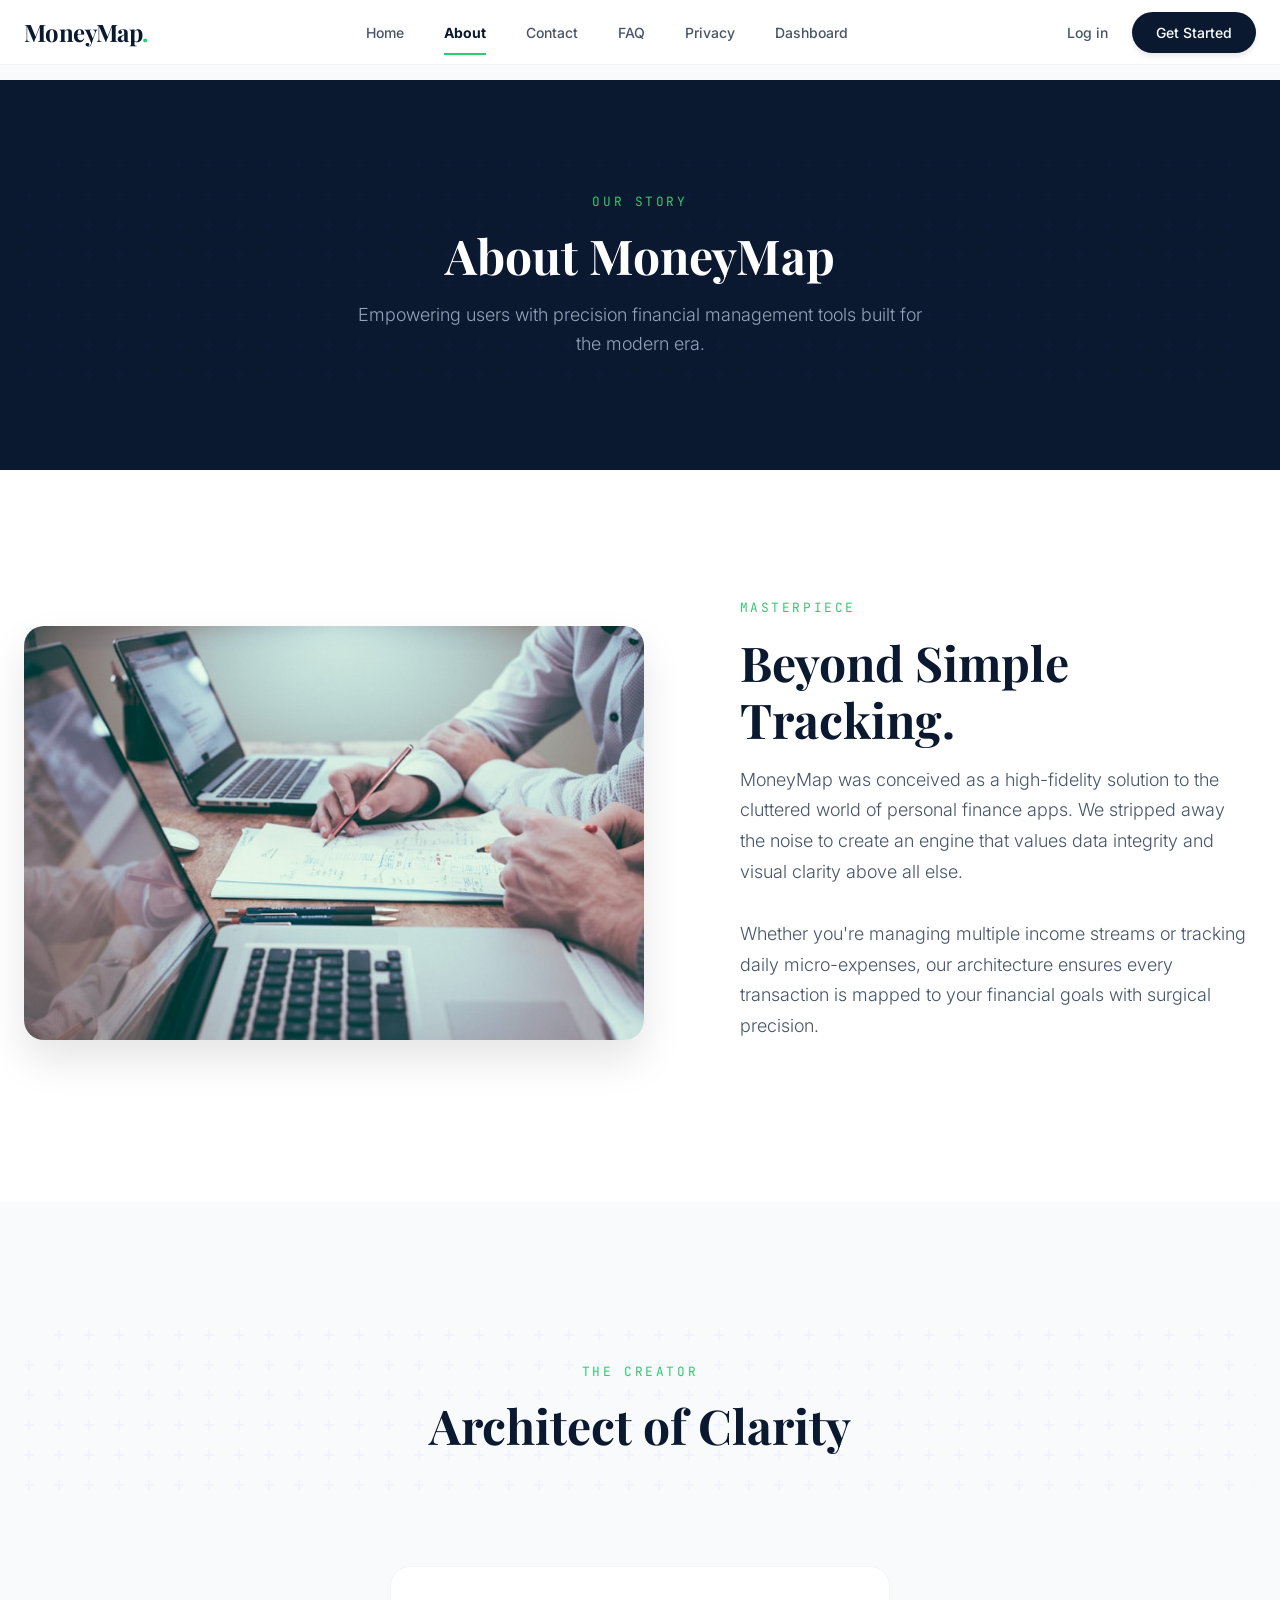
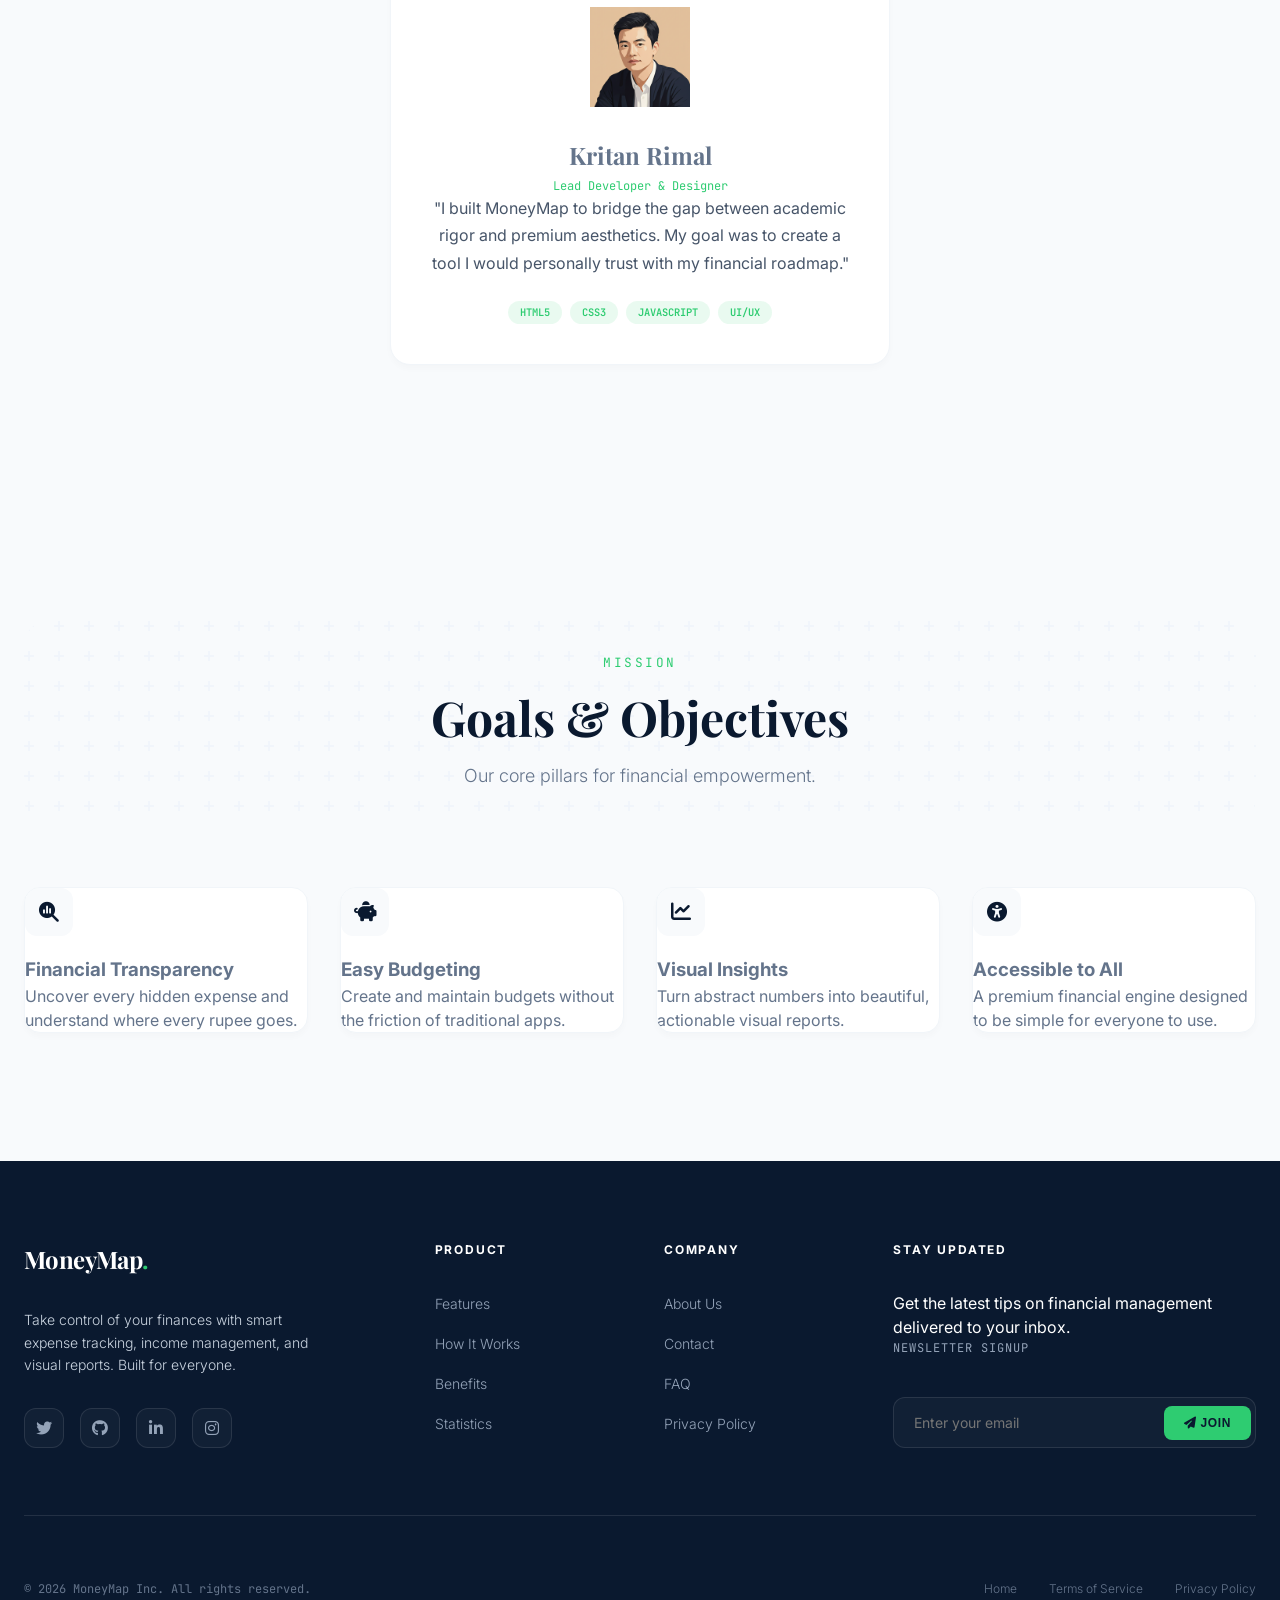
==== about.html @ dcd3db9d "Reset repository with current project snapshot" ====
﻿<!DOCTYPE html>
<html lang="en">

<head>
    
    <meta name="viewport" content="width=device-width, initial-scale=1.0">
    
    <meta name="description" content="MoneyMap helps you track income, expenses, categories, and monthly summaries with a responsive personal finance dashboard.">
    <title>About | MoneyMap - Financial Clarity</title>

    <!-- Google Fonts -->
    <link rel="preconnect" href="https://fonts.googleapis.com">
    <link rel="preconnect" href="https://fonts.gstatic.com" crossorigin>
    <link
        href="https://fonts.googleapis.com/css2?family=Inter:wght@300;400;500;600;700&family=Playfair+Display:ital,wght@0,400;0,500;0,600;0,700;1,400&family=JetBrains+Mono:wght@400;700&display=swap"
        rel="stylesheet">

    <!-- Font Awesome -->
    <link rel="stylesheet" href="https://cdnjs.cloudflare.com/ajax/libs/font-awesome/6.4.0/css/all.min.css">

    <!-- CSS -->
    <link rel="stylesheet" href="css/style.css">
</head>

<body class="bg-slate-wash">
    <!-- Header -->
    <header class="header" id="header">
        <div class="container header-inner">
            <a href="index.html" class="logo">MoneyMap<span>.</span></a>

                        <nav class="nav-desktop" id="nav-desktop">
                <a href="index.html" class="nav-link">Home</a>
                <a href="about.html" class="nav-link">About</a>
                <a href="contact.html" class="nav-link">Contact</a>
                <a href="faq.html" class="nav-link">FAQ</a>
                <a href="privacy.html" class="nav-link">Privacy</a>
                <a href="app/dashboard.html" class="nav-link">Dashboard</a>
            </nav>

            <div class="header-actions">
                <a href="login.html" class="btn-login" id="btn-login">Log in</a>
                <a href="login.html" class="btn-primary" id="btn-get-started">Get Started</a>

                <button class="nav-toggle" aria-label="Toggle Navigation" id="mobile-toggle">
                    <div class="toggle-bar"></div>
                    <div class="toggle-bar"></div>
                    <div class="toggle-bar"></div>
                </button>
            </div>
        </div>

        <!-- Mobile Nav -->
                <nav class="nav-mobile" id="nav-mobile">
            <a href="index.html" class="nav-link">Home</a>
            <a href="about.html" class="nav-link">About</a>
            <a href="contact.html" class="nav-link">Contact</a>
            <a href="faq.html" class="nav-link">FAQ</a>
            <a href="privacy.html" class="nav-link">Privacy</a>
            <a href="app/dashboard.html" class="nav-link">Dashboard</a>
        </nav>
    </header>

    <main>
        <!-- Hero Strip (Dark style from statistics section) -->
        <section class="statistics" data-mm-style="mm-inline-0001">
            <div class="container reveal">
                <div class="section-header" data-mm-style="mm-inline-0002">
                    <span class="section-badge"
                        data-mm-style="mm-inline-0003">Our Story</span>
                    <h1 class="section-title" data-mm-style="mm-inline-0004">About MoneyMap</h1>
                    <p class="section-subtitle" data-mm-style="mm-inline-0005">Empowering users with
                        precision financial management tools built for the modern era.</p>
                </div>
            </div>
        </section>

        <!-- Project Overview (2-column layout) -->
        <section class="features" data-mm-style="mm-inline-0006">
            <div class="container reveal">
                <div class="hero-grid">
                    <div class="hero-image-wrap">
                        <img src="assets/feature-summary.jpg" alt="MoneyMap Project Overview" class="hero-image"
                            data-mm-style="mm-inline-0007">
                    </div>
                    <div class="hero-content">
                        <span class="section-badge">Masterpiece</span>
                        <h2 class="section-title">Beyond Simple <br><span class="italic">Tracking.</span></h2>
                        <p class="hero-desc">
                            MoneyMap was conceived as a high-fidelity solution to the cluttered world of personal
                            finance apps. We stripped away the noise to create an engine that values data integrity and
                            visual clarity above all else.
                        </p>
                        <p class="hero-desc">
                            Whether you're managing multiple income streams or tracking daily micro-expenses, our
                            architecture ensures every transaction is mapped to your financial goals with surgical
                            precision.
                        </p>
                    </div>
                </div>
            </div>
        </section>

        <!-- Developer/Team section (Testimonial card style) -->
        <section class="testimonials" data-mm-style="mm-inline-0008">
            <div class="container reveal">
                <div class="section-header" data-mm-style="mm-inline-0009">
                    <span class="section-badge">The Creator</span>
                    <h2 class="section-title">Architect of Clarity</h2>
                </div>

                <div data-mm-style="mm-inline-0010">
                    <div class="testimonial-card"
                        data-mm-style="mm-inline-0011">
                        <div class="testimonial-author">
                            <img src="assets/kritan-rimal.webp" alt="Kritan Rimal" class="author-img"
                                data-mm-style="mm-inline-0012">
                            <div>
                                <h3 data-mm-style="mm-inline-0013">
                                    Kritan Rimal</h3>
                                <p class="author-role"
                                    data-mm-style="mm-inline-0014">Lead Developer &
                                    Designer</p>
                            </div>
                        </div>
                        <p class="testimonial-text"
                            data-mm-style="mm-inline-0015">
                            "I built MoneyMap to bridge the gap between academic rigor and premium aesthetics. My goal
                            was to create a tool I would personally trust with my financial roadmap."
                        </p>
                        <div
                            data-mm-style="mm-inline-0016">
                            <span class="badge badge-income"
                                data-mm-style="mm-inline-0017">HTML5</span>
                            <span class="badge badge-income"
                                data-mm-style="mm-inline-0017">CSS3</span>
                            <span class="badge badge-income"
                                data-mm-style="mm-inline-0017">JAVASCRIPT</span>
                            <span class="badge badge-income"
                                data-mm-style="mm-inline-0017">UI/UX</span>
                        </div>
                    </div>
                </div>
            </div>
        </section>

        <!-- Goals & Objectives (Icon cards grid) -->
        <section class="features" data-mm-style="mm-inline-0018">
            <div class="container reveal">
                <div class="section-header" data-mm-style="mm-inline-0009">
                    <span class="section-badge">Mission</span>
                    <h2 class="section-title">Goals & Objectives</h2>
                    <p class="section-subtitle" data-mm-style="mm-inline-0019">Our core pillars for financial empowerment.</p>
                </div>

                <div class="features-grid"
                    data-mm-style="mm-inline-0020">
                    <!-- Goal 1 -->
                    <div class="feature-card-v2 paper-card">
                        <div class="feature-icon-wrap"><i class="fa-solid fa-magnifying-glass-chart"></i></div>
                        <h3 class="feature-title">Financial Transparency</h3>
                        <p class="feature-desc">Uncover every hidden expense and understand where every rupee goes.</p>
                    </div>
                    <!-- Goal 2 -->
                    <div class="feature-card-v2 paper-card">
                        <div class="feature-icon-wrap"><i class="fa-solid fa-piggy-bank"></i></div>
                        <h3 class="feature-title">Easy Budgeting</h3>
                        <p class="feature-desc">Create and maintain budgets without the friction of traditional apps.
                        </p>
                    </div>
                    <!-- Goal 3 -->
                    <div class="feature-card-v2 paper-card">
                        <div class="feature-icon-wrap"><i class="fa-solid fa-chart-line"></i></div>
                        <h3 class="feature-title">Visual Insights</h3>
                        <p class="feature-desc">Turn abstract numbers into beautiful, actionable visual reports.</p>
                    </div>
                    <!-- Goal 4 -->
                    <div class="feature-card-v2 paper-card">
                        <div class="feature-icon-wrap"><i class="fa-solid fa-universal-access"></i></div>
                        <h3 class="feature-title">Accessible to All</h3>
                        <p class="feature-desc">A premium financial engine designed to be simple for everyone to use.
                        </p>
                    </div>
                </div>
            </div>
        </section>
    </main>

    <!-- Footer -->
    <footer class="footer" id="footer">
        <div class="container">
            <div class="footer-top">
                <!-- Brand -->
                <div class="footer-brand">
                    <a href="index.html" class="logo footer-logo">MoneyMap<span>.</span></a>
                    <p>Take control of your finances with smart expense tracking, income management, and visual reports.
                        Built for everyone.</p>
                    <div class="social-links">
                        <a href="https://twitter.com" class="social-link" aria-label="Twitter"><i class="fa-brands fa-twitter"></i></a>
                        <a href="https://github.com" class="social-link" aria-label="GitHub"><i class="fa-brands fa-github"></i></a>
                        <a href="https://www.linkedin.com" class="social-link" aria-label="LinkedIn"><i
                                class="fa-brands fa-linkedin-in"></i></a>
                        <a href="https://www.instagram.com" class="social-link" aria-label="Instagram"><i
                                class="fa-brands fa-instagram"></i></a>
                    </div>
                </div>

                <!-- Product -->
                <div class="footer-col">
                    <h4>Product</h4>
                    <ul class="footer-links">
                        <li><a href="about.html">Features</a></li>
                        <li><a href="faq.html">How It Works</a></li>
                        <li><a href="contact.html">Benefits</a></li>
                        <li><a href="index.html#statistics">Statistics</a></li>
                    </ul>
                </div>

                <!-- Company -->
                <div class="footer-col">
                    <h4>Company</h4>
                    <ul class="footer-links">
                        <li><a href="about.html">About Us</a></li>
                        <li><a href="contact.html">Contact</a></li>
                        <li><a href="faq.html">FAQ</a></li>
                        <li><a href="privacy.html">Privacy Policy</a></li>
                    </ul>
                </div>

                <!-- Newsletter -->
                <div class="footer-newsletter">
                    <h4>Stay Updated</h4>
                    <p>Get the latest tips on financial management delivered to your inbox.</p>
                    <form class="newsletter-form" id="newsletter-form">
                        <fieldset class="form-fieldset">
                            <legend class="form-legend">Newsletter Signup</legend>
                        <div class="input-group">
                            <input type="email" placeholder="Enter your email" class="newsletter-input"
                                id="newsletter-email" required>
                            <button type="submit" class="btn-newsletter" id="btn-newsletter">
                                <i class="fa-solid fa-paper-plane"></i> Join
                            </button>
                        </div>
                        </fieldset>
                    </form>
                </div>
            </div>

            <div class="footer-bottom">
                <p class="copyright">&copy; 2026 MoneyMap Inc. All rights reserved.</p>
                <div class="footer-bottom-links">
                    <a href="index.html">Home</a>
                    <a href="privacy.html">Terms of Service</a>
                    <a href="privacy.html">Privacy Policy</a>
                </div>
            </div>
        </div>
    </footer>

    <!-- Scripts -->
    <script src="js/script.js"></script>
</body>

</html>
---- css/style.css ----
/* MoneyMap Design System & Style */
:root {
    /* Colors */
    --money-green: #2ECC71;
    --money-orange: #E67E22;
    --navy: #0A192F;
    --slate-wash: #F8FAFC;
    --royal-blue: #3B82F6;
    --blue-600: #3B82F6;
    --emerald-400: #34d399;
    --emerald-500: #10b981;
    --emerald-600: #059669;
    --slate-50: #f8fafc;
    --slate-100: #f1f5f9;
    --slate-200: #e2e8f0;
    --slate-300: #cbd5e1;
    --slate-400: #94a3b8;
    --slate-500: #64748b;
    --slate-600: #475569;
    --slate-700: #334155;
    --slate-800: #1e293b;
    --slate-900: #0f172a;
    --navy-opaque: rgba(10, 25, 47, 0.9);
    --navy-glass: rgba(10, 25, 47, 0.7);

    /* Primary & Secondary Identity (Phase 12) */
    --primary: var(--navy);
    --secondary: var(--money-green);
    --accent: var(--royal-blue);
    --danger: #FF4757;

    /* Fonts */
    --font-sans: 'Inter', system-ui, -apple-system, sans-serif;
    --font-serif: 'Playfair Display', serif;
    --font-display: 'Playfair Display', serif;
    --font-mono: 'JetBrains Mono', monospace;

    /* Transitions */
    --transition-base: all 0.25s ease;
    --transition-slow: all 0.5s ease;

    /* Semantic Theme Variables (Default Light) */
    --body-bg: var(--slate-wash);
    --card-bg: #ffffff;
    --text-primary: var(--navy);
    --text-secondary: var(--slate-500);
    --border-subtle: var(--slate-100);
    --card-shadow: 0 10px 15px -3px rgba(10, 25, 47, 0.03);
}

.dark-theme {
    --body-bg: #0f172a;
    /* slate-900 */
    --card-bg: #1e293b;
    /* slate-800 */
    --text-primary: #f1f5f9;
    /* slate-100 */
    --text-secondary: #94a3b8;
    /* slate-400 */
    --border-subtle: #334155;
    /* slate-700 */
    --card-shadow: 0 20px 25px -5px rgba(0, 0, 0, 0.3);

    /* Override core brand colors if needed for legibility */
    --navy: #f1f5f9;
    --slate-wash: #0f172a;
    --slate-700: #cbd5e1;
    --slate-600: #94a3b8;
    --slate-500: #94a3b8;
}

/* Global Utilities & Microinteractions */
.paper-card {
    background: var(--card-bg);
    border: 1px solid var(--border-subtle);
    border-radius: 20px;
    box-shadow: var(--card-shadow);
    transition: all 0.4s cubic-bezier(0.175, 0.885, 0.32, 1.275);
    position: relative;
    overflow: hidden;
}

.paper-card:hover {
    transform: translateY(-8px) scale(1.01);
    box-shadow:
        0 20px 25px -5px rgba(10, 25, 47, 0.1),
        0 10px 10px -5px rgba(10, 25, 47, 0.04),
        0 0 0 1px rgba(37, 99, 235, 0.1);
    /* Subtle blue glow on hover */
    border-color: rgba(37, 99, 235, 0.1);
}

/* Remove flat colored toppers */
.paper-card::before {
    display: none !important;
}

/* Scroll Reveal Base */
.reveal {
    opacity: 0;
    transform: translateY(30px);
    transition: opacity 0.8s ease-out, transform 0.8s ease-out;
}

.reveal.active {
    opacity: 1;
    transform: translateY(0);
}

.reveal-delayed {
    opacity: 0;
    transform: translateY(30px);
    transition: opacity 0.8s ease-out 0.2s, transform 0.8s ease-out 0.2s;
}

.reveal-delayed.active {
    opacity: 1;
    transform: translateY(0);
}

/* Image Hover Zoom */
.hover-zoom {
    overflow: hidden;
}

.hover-zoom img {
    transition: transform 0.6s ease;
}

.hover-zoom:hover img {
    transform: scale(1.05);
}

/* Reset & Base */
*,
*::after,
*::before {
    box-sizing: border-box;
    margin: 0;
    padding: 0;
}

html {
    scroll-behavior: smooth;
    font-size: 16px;
}

body {
    font-family: var(--font-sans);
    background-color: var(--body-bg);
    color: var(--text-secondary);
    line-height: 1.5;
    -webkit-font-smoothing: antialiased;
    transition: background-color 0.4s ease, color 0.4s ease;
}

/* Layout Containers */
.container {
    width: 100%;
    max-width: 1280px;
    margin: 0 auto;
    padding: 0 1.5rem;
}

/* Header & Navigation */
.header {
    position: fixed;
    top: 0;
    left: 0;
    right: 0;
    z-index: 50;
    background: rgba(255, 255, 255, 0.9);
    backdrop-filter: blur(12px);
    border-bottom: 1px solid var(--slate-100);
    transition: var(--transition-base);
}

.header-inner {
    height: 64px;
    display: flex;
    justify-content: space-between;
    align-items: center;
}

.logo {
    font-family: var(--font-serif);
    font-size: 1.5rem;
    font-weight: 700;
    color: var(--navy);
    letter-spacing: -0.025em;
    text-decoration: none;
}

.logo span {
    color: var(--money-green);
}

.nav-desktop {
    display: none;
    gap: 2.5rem;
}

@media (min-width: 768px) {
    .nav-desktop {
        display: flex;
    }
}

.nav-link {
    font-size: 0.875rem;
    font-weight: 500;
    color: var(--slate-600);
    text-decoration: none;
    transition: var(--transition-base);
    position: relative;
    padding: 0.5rem 0;
}

.nav-link:hover {
    color: var(--navy);
}

.nav-link::after {
    content: '';
    position: absolute;
    bottom: -4px;
    left: 0;
    width: 0;
    height: 2px;
    background: var(--money-green);
    transition: var(--transition-base);
}

.nav-link:hover::after,
.nav-link.active::after {
    width: 100%;
}

.header-actions {
    display: flex;
    align-items: center;
    gap: 1.5rem;
}

.btn-login {
    display: none;
    font-size: 0.875rem;
    font-weight: 500;
    color: var(--slate-600);
    text-decoration: none;
}

@media (min-width: 640px) {
    .btn-login {
        display: inline-block;
    }
}

.btn-primary {
    display: inline-flex;
    align-items: center;
    justify-content: center;
    padding: 0.625rem 1.5rem;
    font-size: 0.875rem;
    font-weight: 500;
    color: #fff;
    background: var(--navy);
    border-radius: 9999px;
    text-decoration: none;
    box-shadow: 0 4px 6px -1px rgba(0, 0, 0, 0.1);
    transition: var(--transition-base);
}

.btn-primary:hover {
    background: var(--slate-800);
    transform: translateY(-2px);
    box-shadow: 0 10px 20px -5px rgba(0, 0, 0, 0.15);
}

.btn-outline {
    display: inline-flex;
    align-items: center;
    justify-content: center;
    padding: 0.625rem 1.5rem;
    font-size: 0.875rem;
    font-weight: 500;
    color: var(--slate-700);
    background: transparent;
    border: 1px solid var(--slate-200);

    @media print {

        .report-page .dashboard-sidebar,
        .report-page .dashboard-top-tabs,
        .report-page .btn-primary,
        .report-page .no-print {
            display: none !important;
        }

        .report-page .dashboard-main {
            margin: 0 !important;
            padding: 0 !important;
        }

        .report-page .paper-card {
            box-shadow: none !important;
            border: 1px solid #eee !important;
        }
    }

    border-radius: 9999px;
    text-decoration: none;
    transition: var(--transition-base);
}

.btn-outline:hover {
    background: var(--slate-50);
    border-color: var(--slate-300);
    transform: translateY(-2px);
    box-shadow: 0 4px 12px rgba(0, 0, 0, 0.05);
}

/* Nav Dropdown */
.nav-dropdown {
    position: relative;
}

.dropdown-trigger {
    display: inline-flex;
    align-items: center;
    gap: 0.35rem;
    cursor: pointer;
}

.dropdown-arrow {
    font-size: 0.6rem;
    transition: transform 0.3s ease;
}

.nav-dropdown:hover .dropdown-arrow {
    transform: rotate(180deg);
}

.dropdown-menu {
    position: absolute;
    top: calc(100% + 0.75rem);
    left: 50%;
    transform: translateX(-50%) translateY(8px);
    background: #fff;
    border: 1px solid var(--slate-100);
    border-radius: 12px;
    padding: 0.5rem;
    min-width: 180px;
    box-shadow: 0 20px 40px rgba(0, 0, 0, 0.08);
    opacity: 0;
    visibility: hidden;
    transition: all 0.25s ease;
    z-index: 100;
}

.nav-dropdown:hover .dropdown-menu {
    opacity: 1;
    visibility: visible;
    transform: translateX(-50%) translateY(0);
}

.dropdown-item {
    display: block;
    padding: 0.625rem 1rem;
    font-size: 0.875rem;
    color: var(--slate-600);
    text-decoration: none;
    border-radius: 8px;
    transition: var(--transition-base);
}

.dropdown-item:hover {
    background: var(--slate-50);
    color: var(--navy);
}

/* Hero Section */
.hero {
    position: relative;
    padding: 8rem 0 5rem 0;
    background: #fff;
    overflow: hidden;
}

.hero-badge {
    display: inline-flex;
    align-items: center;
    gap: 0.5rem;
    padding: 0.375rem 1rem;
    background: var(--slate-50);
    border: 1px solid var(--slate-100);
    border-radius: 9999px;
    font-size: 0.75rem;
    font-weight: 500;
    text-transform: uppercase;
    letter-spacing: 0.05em;
    margin-bottom: 2rem;
}

.hero-dot {
    width: 6px;
    height: 6px;
    background: var(--money-green);
    border-radius: 50%;
    animation: pulse 2s infinite;
}

.hero-grid {
    display: grid;
    grid-template-columns: 1fr;
    gap: 3rem;
    align-items: center;
}

@media (min-width: 1024px) {
    .hero-grid {
        grid-template-columns: 1fr 1fr;
        gap: 4rem;
    }
}

.hero-content {
    text-align: left;
}

.hero-title {
    font-family: var(--font-serif);
    font-size: clamp(2.5rem, 6vw, 4.5rem);
    font-weight: 700;
    color: var(--navy);
    line-height: 1.1;
    margin-bottom: 1.5rem;
    letter-spacing: -0.02em;
}

.hero-title span.italic {
    font-style: italic;
    color: var(--money-green);
}

.hero-desc {
    max-width: 32rem;
    margin-bottom: 2.5rem;
    font-size: 1.125rem;
    color: var(--slate-500);
    font-weight: 300;
    line-height: 1.7;
}

.hero-actions {
    display: flex;
    flex-wrap: wrap;
    gap: 1rem;
    margin-bottom: 2.5rem;
}

.btn-hero-primary {
    display: inline-flex;
    align-items: center;
    gap: 0.5rem;
    padding: 1rem 2rem;
    background: var(--money-green);
    color: #fff;
    border-radius: 9999px;
    font-weight: 600;
    text-decoration: none;
    box-shadow: 0 10px 25px -5px rgba(46, 204, 113, 0.3);
    transition: var(--transition-base);
}

.btn-hero-primary:hover {
    background: var(--emerald-500);
    transform: translateY(-2px);
    box-shadow: 0 20px 35px -5px rgba(46, 204, 113, 0.4);
}

.btn-hero-outline {
    display: inline-flex;
    align-items: center;
    gap: 0.5rem;
    padding: 1rem 2rem;
    background: transparent;
    border: 2px solid var(--slate-200);
    color: var(--navy);
    border-radius: 9999px;
    font-weight: 600;
    text-decoration: none;
    transition: var(--transition-base);
}

.btn-hero-outline:hover {
    background: var(--slate-50);
    border-color: var(--navy);
    transform: translateY(-2px);
}

/* Hero Trust */
.hero-trust {
    display: flex;
    align-items: center;
    gap: 1rem;
}

.trust-avatars {
    display: flex;
}

.trust-avatar {
    width: 36px;
    height: 36px;
    border-radius: 50%;
    object-fit: cover;
    border: 2px solid #fff;
    margin-left: -10px;
    box-shadow: 0 2px 8px rgba(0, 0, 0, 0.1);
}

.trust-avatar:first-child {
    margin-left: 0;
}

.trust-text {
    font-size: 0.875rem;
    color: var(--slate-500);
}

/* Hero Image */
.hero-image-wrap {
    position: relative;
}

.hero-image {
    width: 100%;
    height: auto;
    border-radius: 20px;
    box-shadow: 0 30px 60px rgba(0, 0, 0, 0.12);
    object-fit: cover;
}

.hero-float-card {
    position: absolute;
    background: #fff;
    padding: 1rem 1.25rem;
    border-radius: 16px;
    box-shadow: 0 15px 40px rgba(0, 0, 0, 0.12);
    display: flex;
    align-items: center;
    gap: 0.75rem;
    border: 1px solid var(--slate-100);
    z-index: 10;
}

.hero-float-card.float-card-1 {
    top: 10%;
    left: -8%;
    animation: float1 5s ease-in-out infinite;
}

.hero-float-card.float-card-2 {
    bottom: 10%;
    right: -5%;
    animation: float2 6s ease-in-out infinite;
}

.card-icon {
    width: 42px;
    height: 42px;
    border-radius: 12px;
    display: flex;
    align-items: center;
    justify-content: center;
    font-size: 1rem;
}

.card-icon.green {
    background: rgba(46, 204, 113, 0.12);
    color: var(--money-green);
}

.card-icon.blue {
    background: rgba(59, 130, 246, 0.12);
    color: var(--royal-blue);
}

.card-info {
    display: flex;
    flex-direction: column;
    gap: 2px;
}

.card-info .label {
    font-size: 0.75rem;
    color: var(--slate-400);
    text-transform: uppercase;
    letter-spacing: 0.03em;
}

.card-info .value {
    font-size: 1.1rem;
    font-weight: 700;
    font-family: var(--font-mono);
    color: var(--navy);
}

@media (max-width: 1024px) {
    .hero-float-card {
        display: none;
    }
}

/* Animations */
@keyframes float1 {

    0%,
    100% {
        transform: translateY(0) translateX(0);
    }

    50% {
        transform: translateY(-20px) translateX(10px);
    }
}

@keyframes float2 {

    0%,
    100% {
        transform: translateY(0) scale(1);
    }

    50% {
        transform: translateY(15px) scale(1.02);
    }
}

@keyframes pulse {
    0% {
        opacity: 1;
    }

    50% {
        opacity: 0.3;
    }

    100% {
        opacity: 1;
    }
}

/* Section Utilities */
.section-header {
    text-align: center;
    margin-bottom: 4rem;
    position: relative;
    padding: 2rem;
    background-image: url("data:image/svg+xml,%3Csvg width='60' height='60' viewBox='0 0 60 60' xmlns='http://www.w3.org/2000/svg'%3E%3Cg fill='none' fill-rule='evenodd'%3E%3Cg fill='%232563eb' fill-opacity='0.03'%3E%3Cpath d='M36 34v-4h-2v4h-4v2h4v4h2v-4h4v-2h-4zm0-30V0h-2v4h-4v2h4v4h2v-4h4V4h-4zM6 34v-4H4v4H0v2h4v4h2v-4h4v-2H6zM6 4V0H4v4H0v2h4v4h2v-4h4V4H6z'/%3E%3C/g%3E%3C/g%3E%3C/svg%3E");
    border-radius: 24px;
}

.section-header.left-aligned {
    text-align: left;
}

.section-badge {
    display: block;
    color: var(--money-green);
    font-family: var(--font-mono);
    font-size: 0.8rem;
    text-transform: uppercase;
    letter-spacing: 0.2em;
    margin-bottom: 1rem;
}

.section-title {
    font-family: var(--font-serif);
    font-size: clamp(2rem, 5vw, 3rem);
    color: var(--navy);
    line-height: 1.2;
    margin-bottom: 1rem;
}

.section-subtitle {
    font-size: 1.125rem;
    color: var(--slate-500);
    font-weight: 300;
    max-width: 36rem;
    margin: 0 auto;
    line-height: 1.6;
}

.section-header.left-aligned .section-subtitle {
    margin: 0;
}

/* ============================================ */
/* Features Section v2 (Image Cards)            */
/* ============================================ */
.features {
    padding: 6rem 0;
    background: var(--slate-wash);
}

.features-grid {
    display: grid;
    grid-template-columns: 1fr;
    gap: 2rem;
}

@media (min-width: 640px) {
    .features-grid {
        grid-template-columns: repeat(2, 1fr);
    }
}

.feature-card-v2 {
    background: #fff;
    border-radius: 16px;
    overflow: hidden;
    border: 1px solid var(--slate-100);
    box-shadow: 0 4px 6px rgba(0, 0, 0, 0.02);
    transition: var(--transition-slow);
}

.feature-card-v2:hover {
    transform: translateY(-6px);
    box-shadow: 0 20px 40px rgba(0, 0, 0, 0.08);
}

.feature-card-image {
    position: relative;
    height: 200px;
    overflow: hidden;
}

.feature-card-image img {
    width: 100%;
    height: 100%;
    object-fit: cover;
    transition: transform 0.6s ease;
}

.feature-card-v2:hover .feature-card-image img {
    transform: scale(1.05);
}

.feature-card-overlay {
    position: absolute;
    inset: 0;
    background: linear-gradient(to bottom, transparent 60%, rgba(10, 25, 47, 0.05));
}

.feature-card-body {
    padding: 2rem;
}

.feature-icon-wrap {
    width: 3rem;
    height: 3rem;
    background: var(--slate-50);
    border-radius: 12px;
    display: flex;
    align-items: center;
    justify-content: center;
    margin-bottom: 1.25rem;
    transition: var(--transition-base);
}

.feature-card-v2:hover .feature-icon-wrap {
    background: var(--navy);
}

.feature-icon-wrap i {
    color: var(--navy);
    font-size: 1.25rem;
    transition: var(--transition-base);
}

.feature-card-v2:hover .feature-icon-wrap i {
    color: #fff;
}

.feature-card-body h3 {
    font-family: var(--font-serif);
    font-size: 1.25rem;
    color: var(--navy);
    margin-bottom: 0.75rem;
}

.feature-card-body p {
    font-size: 0.9rem;
    color: var(--slate-500);
    line-height: 1.7;
}

/* ============================================ */
/* How It Works (Side-by-side Layout)           */
/* ============================================ */
.how {
    padding: 6rem 0;
    background: #fff;
}

.how-layout {
    display: grid;
    grid-template-columns: 1fr;
    gap: 3rem;
    align-items: center;
}

@media (min-width: 768px) {
    .how-layout {
        grid-template-columns: 1fr 1fr;
        gap: 5rem;
    }
}

.how-image-side {
    position: relative;
}

.how-main-image {
    width: 100%;
    height: auto;
    border-radius: 20px;
    object-fit: cover;
    box-shadow: 0 20px 50px rgba(0, 0, 0, 0.1);
}

.steps-list {
    display: flex;
    flex-direction: column;
    gap: 2rem;
    margin-top: 2rem;
}

.step-item {
    display: flex;
    align-items: flex-start;
    gap: 1.25rem;
    padding: 1.5rem;
    border-radius: 16px;
    border: 1px solid transparent;
    transition: var(--transition-base);
}

.step-item:hover {
    background: var(--slate-50);
    border-color: var(--slate-100);
}

.step-num {
    min-width: 3rem;
    height: 3rem;
    background: var(--slate-50);
    border: 1px solid var(--slate-200);
    border-radius: 50%;
    display: flex;
    align-items: center;
    justify-content: center;
    font-family: var(--font-serif);
    font-size: 1.25rem;
    font-style: italic;
    color: var(--navy);
    transition: var(--transition-base);
}

.step-item:hover .step-num {
    background: var(--money-green);
    border-color: var(--money-green);
    color: #fff;
    box-shadow: 0 8px 20px rgba(46, 204, 113, 0.25);
}

.step-content h3 {
    font-size: 1.1rem;
    font-weight: 600;
    color: var(--navy);
    margin-bottom: 0.4rem;
}

.step-content p {
    font-size: 0.9rem;
    color: var(--slate-500);
    line-height: 1.6;
}

/* ============================================ */
/* Benefits Section                             */
/* ============================================ */
.benefits {
    padding: 6rem 0;
    background: var(--slate-wash);
}

.benefits-grid {
    display: grid;
    grid-template-columns: 1fr;
    gap: 2rem;
}

@media (min-width: 640px) {
    .benefits-grid {
        grid-template-columns: repeat(2, 1fr);
    }
}

.benefit-card {
    background: #fff;
    border-radius: 16px;
    overflow: hidden;
    border: 1px solid var(--slate-100);
    transition: var(--transition-slow);
}

.benefit-card:hover {
    transform: translateY(-6px);
    box-shadow: 0 20px 40px rgba(0, 0, 0, 0.08);
}

.benefit-image-wrap {
    height: 180px;
    overflow: hidden;
}

.benefit-image-wrap img {
    width: 100%;
    height: 100%;
    object-fit: cover;
    transition: transform 0.6s ease;
}

.benefit-card:hover .benefit-image-wrap img {
    transform: scale(1.05);
}

.benefit-body {
    padding: 2rem;
}

.benefit-icon {
    width: 2.75rem;
    height: 2.75rem;
    background: rgba(46, 204, 113, 0.1);
    border-radius: 12px;
    display: flex;
    align-items: center;
    justify-content: center;
    color: var(--money-green);
    font-size: 1.1rem;
    margin-bottom: 1rem;
    transition: var(--transition-base);
}

.benefit-card:hover .benefit-icon {
    background: var(--money-green);
    color: #fff;
}

.benefit-body h3 {
    font-family: var(--font-serif);
    font-size: 1.15rem;
    color: var(--navy);
    margin-bottom: 0.5rem;
}

.benefit-body p {
    font-size: 0.875rem;
    color: var(--slate-500);
    line-height: 1.7;
}

/* ============================================ */
/* Statistics Section                           */
/* ============================================ */
.statistics {
    position: relative;
    padding: 6rem 0;
    background: var(--navy);
    overflow: hidden;
}

.stats-bg-overlay {
    position: absolute;
    inset: 0;
    background: url('../assets/stats-bg.jpg') center/cover no-repeat;
    opacity: 0.08;
}

.section-header.light {
    position: relative;
    z-index: 1;
}

.section-badge.light {
    color: var(--emerald-400);
}

.section-title.light {
    color: #fff;
}

.stats-grid {
    display: grid;
    grid-template-columns: 1fr 1fr;
    gap: 2rem;
    position: relative;
    z-index: 1;
}

@media (min-width: 768px) {
    .stats-grid {
        grid-template-columns: repeat(4, 1fr);
    }
}

.stat-card {
    text-align: center;
    padding: 2rem 1rem;
    border-radius: 16px;
    background: rgba(255, 255, 255, 0.05);
    border: 1px solid rgba(255, 255, 255, 0.08);
    transition: var(--transition-base);
}

.stat-card:hover {
    background: rgba(255, 255, 255, 0.1);
    transform: translateY(-4px);
}

.stat-icon {
    font-size: 1.75rem;
    color: var(--money-green);
    margin-bottom: 1rem;
}

.stat-number {
    font-family: var(--font-mono);
    font-size: clamp(2rem, 4vw, 2.75rem);
    font-weight: 700;
    color: #fff;
    margin-bottom: 0.5rem;
}

.stat-label {
    font-size: 0.8rem;
    color: var(--slate-400);
    text-transform: uppercase;
    letter-spacing: 0.08em;
}


/* Testimonials */
.testimonials {
    padding: 6rem 0;
    background: var(--slate-wash);
    overflow: hidden;
}

.testimonials-carousel {
    max-width: 900px;
    margin: 0 auto;
}

.testimonials-track {
    display: flex;
    gap: 2rem;
    transition: transform 0.6s cubic-bezier(0.23, 1, 0.32, 1);
    will-change: transform;
}

.testimonial-card {
    flex: 0 0 100%;
    background: #fff;
    border: 1px solid var(--slate-100);
    border-radius: 20px;
    padding: 2.5rem;
    display: flex;
    flex-direction: column;
    box-shadow: 0 4px 6px rgba(0, 0, 0, 0.02);
}

@media (min-width: 768px) {
    .testimonials-track {
        flex-wrap: nowrap;
    }

    .testimonial-card {
        flex: 0 0 calc(50% - 1rem);
    }
}

.testimonial-card.dark-card {
    background: var(--navy);
    border-color: rgba(255, 255, 255, 0.1);
}

.testimonial-top {
    display: flex;
    justify-content: space-between;
    align-items: center;
    margin-bottom: 1.5rem;
}

.testimonial-stars {
    display: flex;
    gap: 0.25rem;
    color: #fbbf24;
    font-size: 0.875rem;
}

.testimonial-tag {
    font-size: 0.7rem;
    font-weight: 700;
    color: var(--money-green);
    text-transform: uppercase;
    letter-spacing: 0.1em;
    background: rgba(46, 204, 113, 0.08);
    padding: 0.25rem 0.75rem;
    border-radius: 9999px;
}

.dark-card .testimonial-tag {
    background: rgba(46, 204, 113, 0.15);
}

.testimonial-quote {
    font-family: var(--font-serif);
    font-size: 1.1rem;
    font-style: italic;
    color: var(--navy);
    line-height: 1.7;
    margin-bottom: 2rem;
    flex: 1;
}

.dark-card .testimonial-quote {
    color: #fff;
}

.testimonial-user {
    display: flex;
    align-items: center;
    gap: 1rem;
    margin-top: auto;
}

.user-img {
    width: 3rem;
    height: 3rem;
    border-radius: 50%;
    object-fit: cover;
}

.dark-card .user-img {
    box-shadow: 0 0 0 2px rgba(255, 255, 255, 0.2);
}

.user-name {
    font-size: 0.9rem;
    font-weight: 600;
    color: var(--navy);
}

.dark-card .user-name {
    color: #fff;
}

.user-role {
    font-size: 0.75rem;
    color: var(--slate-400);
    text-transform: uppercase;
    letter-spacing: 0.05em;
}

/* Testimonial Controls */
.testimonials-controls {
    display: flex;
    align-items: center;
    justify-content: center;
    gap: 1.5rem;
    margin-top: 2.5rem;
}

.btn-arrow {
    width: 3rem;
    height: 3rem;
    border-radius: 50%;
    display: flex;
    align-items: center;
    justify-content: center;
    cursor: pointer;
    transition: var(--transition-base);
}

.btn-arrow-prev {
    border: 1px solid var(--slate-200);
    background: #fff;
    color: var(--navy);
}

.btn-arrow-prev:hover {
    background: var(--slate-50);
    transform: translateX(-2px);
}

.btn-arrow-next {
    background: var(--navy);
    color: #fff;
    border: none;
    box-shadow: 0 5px 15px rgba(10, 25, 47, 0.2);
}

.btn-arrow-next:hover {
    transform: translateX(2px);
}

.testimonial-dots {
    display: flex;
    gap: 0.5rem;
}

.testimonial-dots .dot {
    width: 10px;
    height: 10px;
    border-radius: 50%;
    background: var(--slate-200);
    cursor: pointer;
    transition: var(--transition-base);
}

.testimonial-dots .dot.active {
    background: var(--money-green);
    transform: scale(1.2);
}

.glass-header {
    height: 50px;
    background: var(--slate-wash);
    display: flex;
    align-items: center;
    padding: 0 1.5rem;
    gap: 0.5rem;
    border-bottom: 1px solid var(--slate-200);
}

.glass-dots span {
    display: inline-block;
    width: 10px;
    height: 10px;
    border-radius: 50%;
}

.glass-dots span:nth-child(1) {
    background: #FF5F56;
}

.glass-dots span:nth-child(2) {
    background: #FFBD2E;
}

.glass-dots span:nth-child(3) {
    background: #27C93F;
}

.glass-body {
    display: flex;
    height: calc(100% - 50px);
}

.glass-sidebar {
    width: 60px;
    background: var(--slate-50);
    border-right: 1px solid var(--slate-200);
}

.glass-content-mock {
    flex: 1;
    padding: 3rem;
    display: flex;
    flex-direction: column;
    gap: 2rem;
}

.mock-line-lg {
    height: 24px;
    width: 50%;
    background: rgba(10, 25, 47, 0.06);
    border-radius: 6px;
}

.mock-grid {
    display: grid;
    grid-template-columns: repeat(2, 1fr);
    gap: 2rem;
}

.mock-box {
    height: 160px;
    background: rgba(10, 25, 47, 0.04);
    border-radius: 16px;
}

/* Floating Cards */
.glass-card {
    position: absolute;
    background: #fff;
    padding: 1.5rem;
    border-radius: 20px;
    box-shadow: 0 25px 60px rgba(0, 0, 0, 0.1);
    display: flex;
    align-items: center;
    gap: 1.25rem;
    z-index: 10;
    border: 1px solid var(--slate-200);
}

.float-card-1 {
    top: 5%;
    left: -2%;
    animation: float1 5s ease-in-out infinite;
}

.float-card-2 {
    bottom: 15%;
    right: -2%;
    animation: float2 7s ease-in-out infinite;
}

.float-card-3 {
    top: 25%;
    right: 3%;
    flex-direction: column;
    align-items: flex-start;
    animation: float3 8s ease-in-out infinite;
    min-width: 200px;
}

.card-title {
    font-size: 0.9rem;
    font-weight: 600;
    color: var(--navy);
    margin-bottom: 0.5rem;
}

.card-icon {
    width: 50px;
    height: 50px;
    border-radius: 14px;
    display: flex;
    align-items: center;
    justify-content: center;
    font-size: 1.25rem;
}

.card-icon.blue {
    background: rgba(59, 130, 246, 0.1);
    color: var(--royal-blue);
}

.card-icon.green {
    background: rgba(46, 204, 113, 0.1);
    color: var(--money-green);
}

.card-info {
    display: flex;
    flex-direction: column;
    gap: 2px;
}

.card-info .label {
    font-size: 0.85rem;
    color: var(--slate-500);
}

.card-info .value {
    font-size: 1.1rem;
    font-weight: 700;
    color: var(--navy);
}

.mock-chart {
    display: flex;
    align-items: flex-end;
    gap: 8px;
    height: 80px;
    margin-top: 10px;
}

.chart-bar {
    width: 14px;
    background: linear-gradient(to top, var(--royal-blue), #60a5fa);
    border-radius: 4px;
}

/* Animations */
@keyframes mainFloat {

    0%,
    100% {
        transform: rotateX(8deg) rotateY(-2deg) translateY(0);
    }

    50% {
        transform: rotateX(10deg) rotateY(0deg) translateY(-20px);
    }
}

@keyframes float1 {

    0%,
    100% {
        transform: translateY(0) translateX(0);
    }

    50% {
        transform: translateY(-30px) translateX(15px);
    }
}

@keyframes float2 {

    0%,
    100% {
        transform: translateY(0) scale(1);
    }

    50% {
        transform: translateY(30px) scale(1.02);
    }
}

@keyframes float3 {

    0%,
    100% {
        transform: translate(0, 0);
    }

    50% {
        transform: translate(-20px, -15px);
    }
}

@media (max-width: 1024px) {
    .glass-sidebar {
        display: none;
    }

    .hero-glass-main {
        width: 100%;
    }

    .float-card-1 {
        left: 0;
    }

    .float-card-2 {
        right: 0;
    }

    .float-card-3 {
        display: none;
    }
}

@media (max-width: 768px) {
    .hero-visual-container {
        min-height: 400px;
        margin-top: 3rem;
    }

    .hero-glass-main {
        height: 380px;
    }

    .glass-card {
        display: none;
    }

    .mock-grid {
        grid-template-columns: 1fr;
    }
}

/* Background Blurs */
.blur-blob {
    position: absolute;
    width: 16rem;
    height: 16rem;
    border-radius: 50%;
    filter: blur(48px);
    opacity: 0.6;
    z-index: -10;
}

.blob-1 {
    top: -3rem;
    left: -3rem;
    background: #eff6ff;
}

.blob-2 {
    bottom: -3rem;
    right: -3rem;
    background: #ecfdf5;
}

/* Removed old Ticker, Features, How It Works, and CTA sections as they are replaced by new styles above */

/* Footer */
.footer {
    background: var(--navy);
    color: #fff;
    padding: 5rem 0 2.5rem 0;
}

.footer-top {
    display: grid;
    grid-template-columns: 1fr;
    gap: 3rem;
    padding-bottom: 4rem;
    border-bottom: 1px solid rgba(255, 255, 255, 0.1);
    margin-bottom: 4rem;
}

@media (min-width: 768px) {
    .footer-top {
        grid-template-columns: 2fr 1fr 1fr 2fr;
    }
}

.footer-logo {
    color: #fff !important;
}

.footer-brand p {
    font-size: 0.875rem;
    color: var(--slate-300);
    /* Lighter color for better readability on dark bg */
    line-height: 1.6;
    margin-top: 2rem;
    margin-bottom: 2rem;
    font-weight: 300;
    max-width: 18rem;
}

.social-links {
    display: flex;
    gap: 1rem;
}

.social-link {
    width: 2.5rem;
    height: 2.5rem;
    border-radius: 12px;
    border: 1px solid rgba(255, 255, 255, 0.1);
    display: flex;
    align-items: center;
    justify-content: center;
    color: var(--slate-400);
    text-decoration: none;
    font-size: 1rem;
    transition: var(--transition-base);
    background: rgba(255, 255, 255, 0.03);
}

.social-link:hover {
    color: #fff;
    background: var(--money-green);
    border-color: var(--money-green);
    transform: translateY(-4px) rotate(8deg);
    box-shadow: 0 10px 20px rgba(46, 204, 113, 0.3);
}

/* Light background social links (e.g., Contact Page) */
.bg-light .social-link,
.contact-info .social-link {
    background: #fff;
    border-color: var(--slate-200);
    color: var(--slate-500);
    box-shadow: 0 2px 4px rgba(0, 0, 0, 0.02);
}

.bg-light .social-link:hover,
.contact-info .social-link:hover {
    background: var(--royal-blue);
    border-color: var(--royal-blue);
    color: #fff;
    box-shadow: 0 10px 20px rgba(59, 130, 246, 0.3);
}

.footer-col h4 {
    font-size: 0.75rem;
    font-weight: 700;
    text-transform: uppercase;
    letter-spacing: 0.15em;
    margin-bottom: 2rem;
}

.footer-links {
    list-style: none;
}

.footer-links li {
    margin-bottom: 1rem;
}

.footer-links a {
    font-size: 0.875rem;
    color: var(--slate-400);
    text-decoration: none;
    font-weight: 300;
    transition: var(--transition-base);
}

.footer-links a:hover {
    color: var(--money-green);
}

.footer-newsletter h4 {
    font-size: 0.75rem;
    font-weight: 700;
    text-transform: uppercase;
    letter-spacing: 0.15em;
    margin-bottom: 2rem;
}

.newsletter-form {
    display: flex;
    flex-direction: column;
    gap: 0.75rem;
}

.input-group {
    position: relative;
}

.newsletter-input {
    width: 100%;
    padding: 0.75rem 1rem;
    background: rgba(255, 255, 255, 0.05);
    border: 1px solid rgba(255, 255, 255, 0.1);
    border-radius: 0.5rem;
    color: #fff;
    font-size: 0.875rem;
    outline: none;
    transition: var(--transition-base);
}

.newsletter-input:focus {
    border-color: var(--money-green);
    box-shadow: 0 0 0 1px var(--money-green);
}

.btn-newsletter {
    position: absolute;
    top: 0.5rem;
    right: 0.5rem;
    bottom: 0.5rem;
    padding: 0 0.75rem;
    background: var(--money-green);
    color: var(--navy);
    border: none;
    border-radius: 0.375rem;
    font-size: 0.75rem;
    font-weight: 700;
    text-transform: uppercase;
    cursor: pointer;
    transition: var(--transition-base);
}

.newsletter-form .input-group {
    display: flex;
    align-items: center;
    background: rgba(255, 255, 255, 0.03);
    border: 1px solid rgba(255, 255, 255, 0.1);
    border-radius: 12px;
    padding: 4px;
    margin-top: 1.5rem;
    transition: var(--transition-base);
}

.newsletter-form .input-group:focus-within {
    border-color: var(--money-green);
    background: rgba(255, 255, 255, 0.05);
}

.newsletter-input {
    flex: 1;
    background: transparent;
    border: none;
    padding: 0.75rem 1rem;
    color: #fff;
    font-family: var(--font-sans);
    font-size: 0.875rem;
}

.newsletter-input:focus {
    outline: none;
}

.btn-newsletter {
    position: static;
    top: auto;
    right: auto;
    bottom: auto;
    background: var(--money-green);
    color: var(--navy);
    border: none;
    border-radius: 8px;
    padding: 0.625rem 1.25rem;
    font-size: 0.75rem;
    font-weight: 700;
    text-transform: uppercase;
    letter-spacing: 0.05em;
    cursor: pointer;
    transition: var(--transition-base);
}

.btn-newsletter:hover {
    background: #fff;
    color: var(--navy);
}

.newsletter-note {
    font-size: 0.75rem;
    color: var(--slate-500);
    margin-top: 0.75rem;
}

/* Fieldset reset — used on all forms */
.form-fieldset {
    border: none;
    padding: 0;
    margin: 0;
    width: 100%;
}

.form-legend {
    font-size: 0.75rem;
    text-transform: uppercase;
    letter-spacing: 0.08em;
    color: var(--slate-400);
    margin-bottom: 1rem;
    padding: 0;
    font-family: var(--font-mono);
}

.sr-only {
    position: absolute;
    width: 1px;
    height: 1px;
    padding: 0;
    margin: -1px;
    overflow: hidden;
    clip: rect(0, 0, 0, 0);
    white-space: nowrap;
    border: 0;
}

.footer-bottom {
    display: flex;
    flex-direction: column;
    justify-content: space-between;
    align-items: center;
    gap: 1rem;
}

@media (min-width: 768px) {
    .footer-bottom {
        flex-direction: row;
    }
}

.copyright {
    font-family: var(--font-mono);
    font-size: 0.75rem;
    color: var(--slate-500);
}

.footer-bottom-links {
    display: flex;
    gap: 2rem;
}

.footer-bottom-links a {
    font-size: 0.75rem;
    color: var(--slate-500);
    text-decoration: none;
    font-weight: 300;
    transition: var(--transition-base);
}

.footer-bottom-links a:hover {
    color: #fff;
}

/* Animations Logic classes (JS powered) */
.reveal {
    opacity: 0;
    transform: translateY(2rem);
    transition: opacity 0.8s ease, transform 0.8s ease;
}

.reveal.active {
    opacity: 1;
    transform: translateY(0);
}

/* Mobile Menu */
.nav-toggle {
    display: flex;
    flex-direction: column;
    gap: 4px;
    background: transparent;
    border: none;
    cursor: pointer;
}

@media (min-width: 768px) {
    .nav-toggle {
        display: none;
    }
}

.toggle-bar {
    width: 24px;
    height: 2px;
    background: var(--navy);
    transition: var(--transition-base);
}

.nav-mobile {
    position: fixed;
    top: 64px;
    left: 0;
    right: 0;
    background: #fff;
    padding: 2rem;
    border-bottom: 1px solid var(--slate-100);
    display: none;
    flex-direction: column;
    gap: 1.5rem;
    z-index: 40;
}

.nav-mobile.active {
    display: flex;
}

/* About Page Specifics */
.about-hero {
    padding: 6rem 0 4rem;
    overflow: hidden;
}

.about-title {
    font-family: var(--font-serif);
    font-size: clamp(3rem, 7vw, 5rem);
    color: var(--navy);
    line-height: 1.1;
    margin-bottom: 2rem;
}

@media (min-width: 768px) {
    .about-intro-grid {
        grid-template-columns: 2fr 1fr;
        align-items: flex-end;
    }
}

.hero-grid {
    display: grid;
    grid-template-columns: 1fr;
    gap: 3rem;
    align-items: center;
}

.hero-meta {
    font-size: 0.75rem;
    color: var(--slate-400);
    margin-bottom: 2rem;
    display: flex;
    align-items: center;
    gap: 0.5rem;
}

.hero-content .hero-desc {
    max-width: 32rem;
    margin-bottom: 2rem;
    color: var(--slate-600);
}

@media (min-width: 1024px) {
    .hero-grid {
        grid-template-columns: 1.2fr 1fr;
        gap: 6rem;
    }
}

/* Financial Engine Visual */
.hero-visual {
    position: relative;
    height: 320px;
    display: flex;
    align-items: center;
    justify-content: center;
    margin-top: 2rem;
}

@media (min-width: 768px) {
    .hero-visual {
        height: 420px;
        margin-top: 0;
    }
}

.engine-card {
    width: 280px;
    background: var(--navy);
    border: 1px solid rgba(255, 255, 255, 0.1);
    border-radius: 12px;
    padding: 1.5rem;
    color: #fff;
    box-shadow: 0 25px 50px -12px rgba(0, 0, 0, 0.2);
    position: relative;
    z-index: 2;
}

.engine-card.secondary {
    position: absolute;
    width: 180px;
    background: #fff;
    color: var(--navy);
    border: 1px solid var(--slate-200);
    top: 10%;
    right: 0;
    z-index: 1;
}

@media (min-width: 1200px) {
    .engine-card.secondary {
        width: 200px;
        right: -10%;
    }
}

.engine-card-header {
    display: flex;
    justify-content: space-between;
    align-items: center;
    margin-bottom: 2rem;
}

.pulse-dot {
    width: 8px;
    height: 8px;
    background: var(--money-green);
    border-radius: 50%;
    box-shadow: 0 0 10px var(--money-green);
    animation: pulse 2s infinite;
}

.stat-row {
    display: flex;
    justify-content: space-between;
    margin-bottom: 1rem;
}

.stat-label {
    font-family: var(--font-mono);
    font-size: 0.625rem;
    text-transform: uppercase;
    letter-spacing: 0.05em;
    opacity: 0.6;
}

.stat-value {
    font-family: var(--font-mono);
    font-size: 0.875rem;
    font-weight: 700;
}

.engine-graph {
    display: flex;
    align-items: flex-end;
    gap: 4px;
    height: 60px;
    margin-top: 2rem;
}

.engine-graph .bar {
    flex: 1;
    background: rgba(255, 255, 255, 0.1);
    border-radius: 2px;
    transition: height 0.3s ease;
}

.engine-graph .bar:nth-child(even) {
    background: var(--money-green);
}

.status-badge {
    display: inline-block;
    padding: 0.25rem 0.5rem;
    background: var(--slate-wash);
    border-radius: 4px;
    font-family: var(--font-mono);
    font-size: 0.625rem;
    font-weight: 700;
}

@keyframes pulse {
    0% {
        opacity: 1;
    }

    50% {
        opacity: 0.3;
    }

    100% {
        opacity: 1;
    }
}

/* Team Section */
.team-grid {
    display: grid;
    grid-template-columns: 1fr;
    gap: 2rem;
    margin-top: 4rem;
}

@media (min-width: 640px) {
    .team-grid {
        grid-template-columns: repeat(2, 1fr);
    }
}

@media (min-width: 1024px) {
    .team-grid {
        grid-template-columns: repeat(3, 1fr);
    }
}

.team-card {
    position: relative;
    border-radius: 12px;
    overflow: hidden;
    aspect-ratio: 3/4;
}

.team-img {
    width: 100%;
    height: 100%;
    object-fit: cover;
    transition: transform 0.7s cubic-bezier(0.23, 1, 0.32, 1);
}

.team-card:hover .team-img {
    transform: scale(1.05);
}

.team-overlay {
    position: absolute;
    inset: 0;
    background: linear-gradient(to top, var(--navy) 0%, rgba(10, 25, 47, 0) 60%);
    padding: 2rem;
    display: flex;
    flex-direction: column;
    justify-content: flex-end;
    color: #fff;
}

.team-role {
    font-family: var(--font-mono);
    font-size: 0.75rem;
    color: var(--money-green);
    text-transform: uppercase;
    letter-spacing: 0.1em;
    margin-bottom: 0.5rem;
}

/* Principles */
.principles-grid {
    display: grid;
    grid-template-columns: 1fr;
    border: 1px solid var(--slate-200);
    background: #fff;
    margin-top: 3rem;
}

@media (min-width: 768px) {
    .principles-grid {
        grid-template-columns: repeat(3, 1fr);
    }
}

.principle-item {
    padding: 3rem;
    border-bottom: 1px solid var(--slate-200);
}

@media (min-width: 768px) {
    .principle-item {
        border-bottom: none;
        border-right: 1px solid var(--slate-200);
    }

    .principle-item:last-child {
        border-right: none;
    }
}

.principle-icon {
    width: 3rem;
    height: 3rem;
    border: 1px solid var(--slate-200);
    border-radius: 50%;
    display: flex;
    align-items: center;
    justify-content: center;
    margin-bottom: 2rem;
    color: var(--slate-400);
    transition: var(--transition-base);
}

.principle-item:hover .principle-icon {
    border-color: var(--money-green);
    color: var(--money-green);
}

/* The Stack Section */
.stack-section {
    background: var(--navy);
    padding: 6rem 0;
    color: #fff;
}

.code-mock {
    background: rgba(255, 255, 255, 0.05);
    backdrop-filter: blur(10px);
    border: 1px solid rgba(255, 255, 255, 0.1);
    border-radius: 12px;
    padding: 2rem;
    font-family: var(--font-mono);
    font-size: 0.8rem;
    line-height: 1.6;
    color: var(--slate-400);
    box-shadow: 0 25px 50px -12px rgba(0, 0, 0, 0.5);
}

.code-header {
    display: flex;
    gap: 8px;
    margin-bottom: 1.5rem;
    border-bottom: 1px solid rgba(255, 255, 255, 0.1);
    padding-bottom: 1rem;
}

.dot {
    width: 10px;
    height: 10px;
    border-radius: 50%;
}

.dot-red {
    background: #ff5f56;
}

.dot-yellow {
    background: #ffbd2e;
}

.dot-green {
    background: #27c93f;
}

.code-keyword {
    color: #c678dd;
}

.code-function {
    color: #61afef;
}

.code-var {
    color: #e06c75;
}

.code-string {
    color: #98c379;
}

.code-comment {
    color: #5c6370;
    font-style: italic;
}

.nav-desktop .nav-link.active {
    color: var(--navy);
    font-weight: 700;
}

/* Hero Trust Bar */
.hero-trust-bar {
    display: flex;
    flex-wrap: wrap;
    align-items: center;
    gap: 3rem;
    margin-top: 4rem;
    padding-top: 3rem;
    border-top: 1px solid var(--slate-100);
}

.trust-item {
    display: flex;
    flex-direction: column;
    gap: 0.25rem;
}

.trust-value {
    font-family: var(--font-serif);
    font-size: 1.5rem;
    font-weight: 600;
    color: var(--navy);
}

.trust-label {
    font-size: 0.75rem;
    color: var(--slate-400);
    text-transform: uppercase;
    letter-spacing: 0.05em;
    font-weight: 500;
}

/* Contact Grid */
.contact-section {
    padding: 6rem 0;
    background: #fff;
    border-top: 1px solid var(--slate-100);
}

.contact-grid {
    display: grid;
    grid-template-columns: 1fr;
    gap: 2rem;
    margin-top: 4rem;
}

@media (min-width: 768px) {
    .contact-grid {
        grid-template-columns: repeat(3, 1fr);
    }
}

.contact-card {
    padding: 2.5rem;
    background: var(--slate-wash);
    border-radius: 12px;
    border: 1px solid transparent;
    transition: var(--transition-base);
}

.contact-card:hover {
    background: #fff;
    border-color: var(--money-green);
    transform: translateY(-4px);
    box-shadow: 0 20px 25px -5px rgba(0, 0, 0, 0.05);
}

.contact-icon {
    width: 2.5rem;
    height: 2.5rem;
    color: var(--navy);
    font-size: 1.5rem;
    margin-bottom: 1.5rem;
}

.contact-card h3 {
    font-family: var(--font-serif);
    font-size: 1.25rem;
    color: var(--navy);
    margin-bottom: 0.5rem;
}

.contact-card p {
    font-size: 0.875rem;
    color: var(--slate-500);
    line-height: 1.6;
    margin-bottom: 1.5rem;
}

.contact-link {
    font-size: 0.875rem;
    font-weight: 600;
    color: var(--money-green);
    text-decoration: none;
    display: inline-flex;
    align-items: center;
    gap: 0.5rem;
}

.contact-link:hover {
    text-decoration: underline;
}

/* FAQ Page Styles */
.faq-hero {
    padding: 10rem 0 8rem;
    background: var(--navy);
    position: relative;
    overflow: hidden;
    color: #fff;
    text-align: center;
}

.faq-hero .about-title {
    color: #fff;
}

.faq-hero .hero-badge {
    background: rgba(255, 255, 255, 0.1);
    border-color: rgba(255, 255, 255, 0.2);
    color: #fff;
}

.faq-search-wrap {
    position: relative;
    max-width: 600px;
    margin: 0 auto;
    z-index: 10;
}

.faq-search-input {
    width: 100%;
    padding: 1.25rem 1.5rem 1.25rem 3.5rem;
    background: rgba(255, 255, 255, 0.05);
    border: 1px solid rgba(255, 255, 255, 0.1);
    border-radius: 12px;
    color: #fff;
    font-family: var(--font-sans);
    font-size: 0.875rem;
    transition: var(--transition-base);
}

.faq-search-input:focus {
    outline: none;
    border-color: var(--money-green);
    background: rgba(255, 255, 255, 0.1);
    box-shadow: 0 0 0 4px rgba(46, 204, 113, 0.1);
}

.faq-search-wrap .search-icon {
    position: absolute;
    left: 1.25rem;
    top: 50%;
    transform: translateY(-50%);
    color: var(--slate-400);
}

.search-command {
    position: absolute;
    right: 1.25rem;
    top: 50%;
    transform: translateY(-50%);
    font-family: var(--font-mono);
    font-size: 0.625rem;
    color: var(--slate-500);
    background: rgba(255, 255, 255, 0.1);
    padding: 0.25rem 0.5rem;
    border-radius: 4px;
}

.faq-layout {
    display: grid;
    grid-template-columns: 1fr;
    gap: 4rem;
}

@media (min-width: 1024px) {
    .faq-layout {
        grid-template-columns: 280px 1fr;
        gap: 6rem;
    }
}

.faq-sticky-sidebar {
    position: sticky;
    top: 100px;
}

.faq-nav-group {
    margin-top: 1rem;
}

.faq-nav-title {
    font-size: 0.625rem;
    text-transform: uppercase;
    letter-spacing: 0.12em;
    color: var(--slate-400);
    margin-bottom: 2.25rem;
    opacity: 0.8;
}

.faq-nav-link {
    display: flex;
    align-items: center;
    gap: 0.75rem;
    padding: 0.75rem 1rem;
    text-decoration: none;
    color: var(--slate-500);
    font-size: 0.875rem;
    font-weight: 500;
    border-left: 3px solid transparent;
    transition: var(--transition-base);
}

.faq-nav-link:hover,
.faq-nav-link.active {
    color: var(--money-green);
    background: var(--slate-50);
    border-left-color: var(--money-green);
}

.faq-contact-card {
    margin-top: 3rem;
    padding: 2rem;
    background: var(--navy);
    border: 1px solid rgba(255, 255, 255, 0.1);
    border-radius: 20px;
    color: #fff;
    transition: var(--transition-base);
}

.faq-contact-card:hover {
    border-color: var(--money-green);
    transform: translateY(-4px);
}

.user-meta-header {
    display: flex;
    align-items: center;
    gap: 1.25rem;
    margin-bottom: 2rem;
}

.user-meta-header h4 {
    font-size: 1rem;
    font-weight: 600;
    color: #fff;
    margin: 0 0 0.25rem;
}

.user-meta-header p {
    font-size: 0.8125rem;
    color: var(--slate-400);
    margin: 0;
}

.support-avatar {
    width: 52px;
    height: 52px;
    border-radius: 50%;
    object-fit: cover;
    border: 2px solid var(--money-green);
}

.btn-contact {
    display: block;
    width: 100%;
    background: var(--money-green);
    color: var(--navy);
    border: none;
    border-radius: 12px;
    padding: 1rem;
    font-size: 0.875rem;
    font-weight: 700;
    text-transform: uppercase;
    letter-spacing: 0.05em;
    cursor: pointer;
    transition: var(--transition-base);
}

.btn-contact:hover {
    background: #fff;
    color: var(--navy);
}

.faq-section {
    margin-bottom: 6rem;
}

.faq-section-header {
    display: flex;
    align-items: center;
    gap: 1.5rem;
    margin-bottom: 3rem;
}

.faq-section-icon {
    width: 48px;
    height: 48px;
    background: var(--slate-50);
    color: var(--money-green);
    border-radius: 12px;
    display: flex;
    align-items: center;
    justify-content: center;
    font-size: 1.25rem;
}

.faq-section-header h2 {
    font-family: var(--font-serif);
    font-size: 1.75rem;
    color: var(--navy);
}

.faq-accordion {
    display: flex;
    flex-direction: column;
    gap: 1rem;
}

.faq-item {
    background: #fff;
    border: 1px solid var(--slate-100);
    border-radius: 12px;
    overflow: hidden;
    transition: var(--transition-base);
}

.faq-item:hover {
    border-color: var(--slate-200);
    box-shadow: 0 4px 12px rgba(0, 0, 0, 0.02);
}

.faq-summary {
    display: flex;
    justify-content: space-between;
    align-items: center;
    padding: 1.5rem;
    cursor: pointer;
    list-style: none;
}

.faq-summary::-webkit-details-marker {
    display: none;
}

.faq-summary h3 {
    font-family: var(--font-sans);
    font-size: 1rem;
    font-weight: 600;
    color: var(--navy);
}

.faq-summary .icon-plus {
    font-size: 0.75rem;
    color: var(--money-green);
    transition: transform 0.3s ease;
}

.faq-item[open] .icon-plus {
    transform: rotate(45deg);
}

.faq-answer {
    padding: 0 1.5rem 1.5rem;
    color: var(--slate-500);
    line-height: 1.7;
    font-size: 0.9375rem;
    border-top: 1px solid var(--slate-50);
    padding-top: 1rem;
}

.security-highlight-card {
    background: var(--navy);
    color: #fff;
    padding: 2.5rem;
    border: 1px solid rgba(255, 255, 255, 0.1);
    border-radius: 20px;
    display: flex;
    gap: 2rem;
    margin-bottom: 2rem;
    transition: var(--transition-base);
}

.security-highlight-card:hover {
    border-color: var(--money-green);
    box-shadow: 0 20px 40px rgba(0, 0, 0, 0.2);
}

.highlight-icon {
    color: var(--money-green);
    font-size: 2rem;
}

.highlight-content h4 {
    font-family: var(--font-serif);
    font-size: 1.25rem;
    margin-bottom: 0.75rem;
    color: var(--money-green);
}

.highlight-content p {
    font-size: 0.9375rem;
    color: var(--slate-300);
    line-height: 1.6;
}

.code-block {
    background: var(--slate-900);
    padding: 1rem;
    border-radius: 8px;
    font-size: 0.8125rem;
    color: var(--slate-300);
    border: 1px solid var(--slate-800);
    margin-top: 0.5rem;
}

/* Privacy & Legal Styles */
.privacy-article {
    background: #fff;
    border: 1px solid var(--slate-100);
    border-radius: 20px;
    padding: 3rem;
    max-width: 900px;
    margin: 0 auto;
    box-shadow: 0 4px 20px rgba(0, 0, 0, 0.02);
}

.privacy-article section {
    margin-bottom: 3rem;
}

.privacy-article h2 {
    font-family: var(--font-serif);
    font-size: 1.5rem;
    color: var(--navy);
    margin-bottom: 1.5rem;
    padding-bottom: 0.75rem;
    border-bottom: 1px solid var(--slate-50);
}

.privacy-article p {
    color: var(--slate-600);
    line-height: 1.8;
    margin-bottom: 1.25rem;
}

.policy-list {
    list-style: none;
    padding: 0;
}

.policy-list li {
    position: relative;
    padding-left: 1.5rem;
    margin-bottom: 1rem;
    color: var(--slate-600);
    font-size: 0.9375rem;
    line-height: 1.6;
}

.policy-list li::before {
    content: "•";
    position: absolute;
    left: 0;
    color: var(--money-green);
    font-weight: bold;
    font-size: 1.25rem;
    line-height: 1;
}

.note-box {
    background: var(--slate-50);
    padding: 1.25rem;
    border-left: 3px solid var(--money-green);
    border-radius: 0 8px 8px 0;
    margin: 1.5rem 0;
    font-size: 0.875rem;
    font-style: italic;
    color: var(--slate-600);
}

/* Contact Page Styles */
.contact-layout .paper-card {
    background: #fff;
    border: 1px solid var(--slate-100);
    border-radius: 20px;
    padding: 3rem;
    box-shadow: 0 4px 6px -1px rgba(0, 0, 0, 0.02), 0 10px 15px -3px rgba(0, 0, 0, 0.04);
    position: relative;
    overflow: hidden;
    transition: var(--transition-base);
}

.contact-layout .paper-card:hover {
    transform: translateY(-4px);
    box-shadow: 0 20px 25px -5px rgba(0, 0, 0, 0.05);
}

.contact-layout .paper-card::before {
    content: "";
    position: absolute;
    top: 0;
    left: 0;
    width: 100%;
    height: 4px;
    background: linear-gradient(to right, var(--navy), var(--money-green));
}

.contact-layout {
    display: grid;
    grid-template-columns: 1fr;
    gap: 4rem;
    margin-top: 4rem;
}

@media (min-width: 1024px) {
    .contact-layout {
        grid-template-columns: 1.5fr 1fr;
        align-items: start;
    }
}

.form-group {
    margin-bottom: 2rem;
}

.form-label {
    display: block;
    font-size: 0.75rem;
    font-weight: 700;
    text-transform: uppercase;
    letter-spacing: 0.05em;
    color: var(--slate-500);
    margin-bottom: 0.5rem;
}

.form-control {
    width: 100%;
    background: transparent;
    border: none;
    border-bottom: 2px solid var(--slate-100);
    padding: 0.75rem 0;
    font-size: 1rem;
    color: var(--navy);
    font-family: var(--font-sans);
    transition: var(--transition-base);
}

.form-control:focus {
    outline: none;
    border-color: var(--money-green);
}

.contact-info-card {
    background: var(--navy);
    color: #fff;
    padding: 2.5rem;
    border-radius: 20px;
    position: relative;
    overflow: hidden;
}

.contact-info-list {
    display: flex;
    flex-direction: column;
    gap: 2rem;
    margin-top: 2rem;
}

.info-item {
    display: flex;
    align-items: flex-start;
    gap: 1.25rem;
}

.info-icon {
    width: 40px;
    height: 40px;
    background: rgba(255, 255, 255, 0.05);
    color: var(--money-green);
    border-radius: 10px;
    display: flex;
    align-items: center;
    justify-content: center;
    font-size: 1.125rem;
}

.info-content h4 {
    font-size: 0.75rem;
    font-weight: 700;
    text-transform: uppercase;
    color: var(--slate-400);
    margin-bottom: 0.25rem;
}

.info-link {
    color: #fff;
    text-decoration: none;
    font-family: var(--font-mono);
    font-size: 1.125rem;
    transition: var(--transition-base);
}

.info-link:hover {
    color: var(--money-green);
}

.map-card {
    height: 300px;
    border-radius: 20px;
    overflow: hidden;
    position: relative;
    background-color: #e5e7eb;
    background-image: url("data:image/svg+xml,%3Csvg width='60' height='60' viewBox='0 0 60 60' xmlns='http://www.w3.org/2000/svg'%3E%3Cg fill='none' fill-rule='evenodd'%3E%3Cg fill='%239ca3af' fill-opacity='0.2'%3E%3Cpath d='M36 34v-4h-2v4h-4v2h4v4h2v-4h4v-2h-4zm0-30V0h-2v4h-4v2h4v4h2V6h4V4h-4zM6 34v-4H4v4H0v2h4v4h2v-4h4v-2H6zM6 4V0H4v4H0v2h4v4h2V6h4V4H6z'/%3E%3C/g%3E%3C/g%3E%3C/svg%3E");
    margin-top: 2rem;
}

.map-marker {
    position: absolute;
    top: 50%;
    left: 50%;
    transform: translate(-50%, -50%);
    width: 48px;
    height: 48px;
    background: var(--navy);
    border: 4px solid #fff;
    border-radius: 50%;
    display: flex;
    align-items: center;
    justify-content: center;
    color: var(--money-green);
    font-size: 1.25rem;
    box-shadow: 0 10px 20px rgba(0, 0, 0, 0.2);
}

.btn-form {
    background: var(--money-green);
    color: var(--navy);
    border: none;
    border-radius: 12px;
    padding: 1rem 2rem;
    font-size: 0.875rem;
    font-weight: 700;
    text-transform: uppercase;
    letter-spacing: 0.05em;
    cursor: pointer;
    transition: var(--transition-base);
    display: flex;
    align-items: center;
    gap: 0.75rem;
    margin-left: auto;
}

.btn-form:hover {
    background: #fff;
    color: var(--navy);
    box-shadow: 0 10px 20px rgba(46, 204, 113, 0.2);
    transform: translateY(-2px);
}

/* Authentication Page Styles */
.auth-section {
    min-height: calc(100vh - 80px);
    display: flex;
    align-items: center;
    justify-content: center;
    padding: 4rem 0;
    background: var(--slate-wash);
}

.auth-container {
    width: 100%;
    max-width: 500px;
    margin: 0 auto;
    position: relative;
    min-height: 600px;
    /* Prevents layout jump */
}

.auth-card {
    background: #fff;
    border: 1px solid var(--slate-100);
    border-radius: 20px;
    padding: 3rem;
    position: absolute;
    top: 0;
    left: 0;
    width: 100%;
    opacity: 0;
    visibility: hidden;
    transform: translateY(10px);
    transition: all 0.5s cubic-bezier(0.4, 0, 0.2, 1);
    pointer-events: none;
}

.auth-card.active {
    opacity: 1;
    visibility: visible;
    transform: translateY(0);
    pointer-events: all;
    position: relative;
    /* Becomes the height driver */
}

.auth-card:hover {
    transform: translateY(-4px);
    box-shadow: 0 20px 25px -5px rgba(0, 0, 0, 0.05);
}

.auth-accent-bar {
    position: absolute;
    top: 0;
    left: 0;
    width: 100%;
    height: 6px;
}

.auth-accent-bar.navy {
    background: var(--navy);
}

.auth-accent-bar.green {
    background: var(--money-green);
}

.auth-header {
    margin-bottom: 2.5rem;
}

.auth-header h2 {
    font-family: var(--font-serif);
    font-size: 1.75rem;
    color: var(--navy);
    margin-bottom: 0.5rem;
}

.auth-header p {
    font-size: 0.875rem;
    color: var(--slate-500);
}

.input-with-icon {
    position: relative;
    display: flex;
    align-items: center;
}

.input-with-icon i {
    position: absolute;
    left: 0;
    color: var(--slate-300);
    font-size: 0.875rem;
    transition: var(--transition-base);
}

.form-control:focus+i,
.form-control:not(:placeholder-shown)+i {
    color: var(--money-green);
}

.auth-footer {
    margin-top: 2.5rem;
    padding-top: 2rem;
    border-top: 1px solid var(--slate-50);
    text-align: center;
}

.auth-footer p {
    font-size: 0.75rem;
    color: var(--slate-400);
}

.auth-trust-bar {
    margin-top: 4rem;
    text-align: center;
}

.auth-trust-bar p {
    font-family: var(--font-mono);
    font-size: 0.625rem;
    text-transform: uppercase;
    color: var(--slate-400);
    letter-spacing: 0.15em;
    margin-bottom: 2rem;
}

.auth-trust-logos {
    display: flex;
    justify-content: center;
    gap: 4rem;
    opacity: 0.4;
    filter: grayscale(1);
    transition: var(--transition-base);
}

.auth-trust-logos:hover {
    opacity: 0.6;
}

.logo-item {
    display: flex;
    align-items: center;
    gap: 0.5rem;
    font-weight: 700;
    color: var(--navy);
}

/* Auth Page Enhancements */
.logo-wrap {
    display: flex;
    flex-direction: column;
}

.logo-subline {
    font-size: 0.65rem;
    color: var(--slate-400);
    text-transform: uppercase;
    letter-spacing: 0.05em;
    margin-top: -4px;
    font-weight: 500;
}

.auth-hero {
    background: #f1f5f9;
    /* Grey banner */
    padding: 3rem 0;
    margin-top: 64px;
    /* offset for fixed header */
    border-bottom: 1px solid var(--slate-200);
}

.auth-hero-banner {
    display: flex;
    justify-content: space-between;
    align-items: center;
    gap: 2rem;
}

.auth-hero-banner h2 {
    font-family: var(--font-serif);
    font-size: 1.5rem;
    color: var(--slate-600);
    font-weight: 400;
}

.btn-default {
    background: var(--slate-200);
    color: var(--slate-700);
    border: 1px solid var(--slate-300);
    padding: 0.625rem 1.5rem;
    border-radius: 6px;
    font-weight: 600;
    font-size: 0.875rem;
    cursor: pointer;
    transition: var(--transition-base);
}

.btn-default:hover {
    background: var(--slate-300);
}

.auth-form-section {
    padding: 5rem 0;
    background: #fff;
}

.auth-grid {
    display: grid;
    grid-template-columns: 1fr;
    gap: 4rem;
    align-items: start;
}

@media (min-width: 1024px) {
    .auth-grid {
        grid-template-columns: 1fr 1fr;
    }
}

.auth-form-card {
    background: #fff;
    padding: 3rem;
    border-radius: 20px;
    border: 1px solid var(--slate-100);
    box-shadow: 0 10px 30px rgba(0, 0, 0, 0.03);
}

.auth-form-header {
    margin-bottom: 2.5rem;
    text-align: left;
}

.auth-form-header h3 {
    font-family: var(--font-serif);
    font-size: 2rem;
    color: var(--navy);
    margin-bottom: 0.5rem;
}

.auth-form-header p {
    color: var(--slate-500);
    font-size: 0.875rem;
}

.auth-form fieldset {
    border: none;
    padding: 0;
    margin: 0;
    box-sizing: border-box;
    -ms-overflow-style: none;
    /* IE and Edge */
    scrollbar-width: none;
    /* Firefox */
}

*::-webkit-scrollbar {
    display: none;
    /* Chrome, Safari and Opera */
}

.auth-form legend {
    font-family: var(--font-serif);
    font-size: 2rem;
    color: var(--navy);
    margin-bottom: 0.5rem;
    font-weight: 700;
}

.auth-form-desc {
    color: var(--slate-500);
    font-size: 0.875rem;
    margin-bottom: 2.5rem;
}

.label-row {
    display: flex;
    justify-content: space-between;
    align-items: center;
    margin-bottom: 0.5rem;
}

.forgot-link {
    font-size: 0.75rem;
    color: var(--money-green);
    text-decoration: none;
    font-weight: 600;
}

.form-hint {
    font-size: 0.7rem;
    color: var(--slate-400);
    margin-top: 0.5rem;
}

.btn-auth-continue {
    width: 100%;
    padding: 1rem;
    background: var(--navy);
    color: #fff;
    border: none;
    border-radius: 12px;
    font-weight: 700;
    font-size: 1rem;
    cursor: pointer;
    margin-top: 1rem;
    transition: var(--transition-base);
}

.btn-auth-continue:hover {
    background: var(--slate-800);
    transform: translateY(-2px);
    box-shadow: 0 10px 20px rgba(0, 0, 0, 0.1);
}

.auth-divider {
    display: flex;
    align-items: center;
    text-align: center;
    margin: 2rem 0;
    color: var(--slate-300);
}

.auth-divider::before,
.auth-divider::after {
    content: '';
    flex: 1;
    border-bottom: 1px solid var(--slate-100);
}

.auth-divider span {
    padding: 0 1rem;
    font-size: 0.75rem;
    text-transform: uppercase;
    font-weight: 700;
    letter-spacing: 0.1em;
}

.auth-social {
    display: flex;
    justify-content: center;
    gap: 1rem;
    margin-bottom: 2rem;
}

.btn-social {
    width: 3.5rem;
    height: 3.5rem;
    border-radius: 12px;
    border: 1px solid var(--slate-100);
    background: #fff;
    color: var(--slate-600);
    font-size: 1.25rem;
    display: flex;
    align-items: center;
    justify-content: center;
    cursor: pointer;
    transition: var(--transition-base);
}

.btn-social:hover {
    background: var(--slate-50);
    border-color: var(--slate-200);
    color: var(--navy);
    transform: translateY(-2px);
}

.auth-switch {
    text-align: center;
    font-size: 0.875rem;
    color: var(--slate-500);
    margin-top: 2rem;
}

.auth-switch a {
    color: var(--money-green);
    font-weight: 700;
    text-decoration: none;
}

.radio-label {
    display: flex;
    align-items: center;
    gap: 0.5rem;
    cursor: pointer;
    font-size: 0.875rem;
    color: var(--slate-600);
}

.radio-label input {
    accent-color: var(--money-green);
}

@media (max-width: 640px) {
    .auth-hero-banner {
        flex-direction: column;
        text-align: center;
        gap: 1.5rem;
    }

    .auth-form-card {
        padding: 2rem;
    }
}

/* Security Bar Styles */
.security-bar {
    padding: 4rem 0;
    background: var(--slate-wash);
    border-top: 1px solid var(--slate-200);
    border-bottom: 1px solid var(--slate-200);
}

.security-grid {
    display: grid;
    grid-template-columns: 1fr;
    gap: 3rem;
}

@media (min-width: 768px) {
    .security-grid {
        grid-template-columns: repeat(3, 1fr);
    }
}

.security-item {
    display: flex;
    align-items: center;
    gap: 1.5rem;
    padding: 1.5rem;
    background: #fff;
    border-radius: 16px;
    border: 1px solid var(--slate-100);
    transition: var(--transition-base);
}

.security-item:hover {
    transform: translateY(-5px);
    box-shadow: 0 10px 25px rgba(0, 0, 0, 0.05);
    border-color: var(--money-green);
}

.security-item i {
    font-size: 2rem;
    color: var(--money-green);
    background: var(--slate-wash);
    width: 4rem;
    height: 4rem;
    display: flex;
    align-items: center;
    justify-content: center;
    border-radius: 12px;
}

.security-text h4 {
    font-family: var(--font-serif);
    font-size: 1.125rem;
    color: var(--navy);
    margin-bottom: 0.25rem;
}

.security-text p {
    font-size: 0.875rem;
    color: var(--slate-500);
    line-height: 1.4;
}

/* Category filter pills */
.pill {
    padding: 0.5rem 1rem;
    border-radius: 999px;
    border: 1px solid var(--slate-100);
    background: #fff;
    font-size: 0.75rem;
    font-weight: 600;
    cursor: pointer;
    transition: var(--transition-base);
    color: var(--slate-400);
}

.pill.active {
    background: var(--navy);
    color: #fff;
    border-color: var(--navy);
}

/* Premium Auth Hero */
.auth-premium-hero {
    padding: 8rem 0;
    background: linear-gradient(135deg, var(--navy-opaque), var(--navy-glass)),
        url('../assets/auth-hero-bg.webp');
    background-size: cover;
    background-position: center;
    background-attachment: fixed;
    color: #fff;
    position: relative;
    overflow: hidden;
}

.premium-hero-inner {
    max-width: 800px;
}

.premium-title {
    font-family: var(--font-serif);
    font-size: clamp(2.5rem, 6vw, 4rem);
    line-height: 1.1;
    margin-bottom: 2rem;
}

.premium-desc {
    font-size: 1.25rem;
    color: var(--slate-300);
    margin-bottom: 3rem;
    max-width: 600px;
}

.premium-actions {
    display: flex;
    gap: 1.5rem;
}

.auth-premium-hero .hero-badge {
    background: rgba(255, 255, 255, 0.1);
    border-color: rgba(255, 255, 255, 0.2);
    color: #fff;
}

.auth-premium-hero .btn-primary {
    background: var(--money-green);
    color: #fff;
    box-shadow: 0 10px 20px -5px rgba(46, 204, 113, 0.4);
}

.auth-premium-hero .btn-primary:hover {
    background: var(--emerald-500);
}

.auth-premium-hero .btn-outline {
    border-color: rgba(255, 255, 255, 0.3);
    color: #fff;
}

.auth-premium-hero .btn-outline:hover {
    background: rgba(255, 255, 255, 0.1);
    border-color: #fff;
}

/* Sliding Auth Hub */
.auth-hub-section {
    padding: 6rem 0;
    background: var(--slate-wash);
}

.sliding-container {
    background-color: #fff;
    border-radius: 20px;
    box-shadow: 0 25px 50px -12px rgba(0, 0, 0, 0.15);
    position: relative;
    overflow: hidden;
    width: 100%;
    max-width: 1000px;
    min-height: 600px;
    margin: 0 auto;
    border: 1px solid var(--slate-100);
}

.form-container {
    position: absolute;
    top: 0;
    height: 100%;
    transition: all 0.6s ease-in-out;
}

.login-container {
    left: 0;
    width: 50%;
    z-index: 2;
    pointer-events: auto;
}

.sliding-container.right-panel-active .login-container {
    transform: translateX(100%);
    pointer-events: none;
}

.signup-container {
    left: 0;
    width: 50%;
    opacity: 0;
    z-index: 1;
    pointer-events: none;
}

.sliding-container.right-panel-active .signup-container {
    transform: translateX(100%);
    opacity: 1;
    z-index: 5;
    animation: show 0.6s;
    pointer-events: auto;
}

@keyframes show {

    0%,
    49.99% {
        opacity: 0;
        z-index: 1;
    }

    50%,
    100% {
        opacity: 1;
        z-index: 5;
    }
}

.overlay-container {
    position: absolute;
    top: 0;
    left: 50%;
    width: 50%;
    height: 100%;
    overflow: hidden;
    transition: transform 0.6s ease-in-out;
    z-index: 100;
}

.sliding-container.right-panel-active .overlay-container {
    transform: translateX(-100%);
}

.overlay-sliding {
    background: var(--navy);
    background: linear-gradient(to right, var(--navy-opaque), var(--slate-900)),
        url('../assets/stats-bg.jpg');
    /* Reusing an existing high-quality image for texture */
    background-repeat: no-repeat;
    background-size: cover;
    background-position: center;
    color: #fff;
    position: relative;
    left: -100%;
    height: 100%;
    width: 200%;
    transform: translateX(0);
    transition: transform 0.6s ease-in-out;
}

.sliding-container.right-panel-active .overlay-sliding {
    transform: translateX(50%);
}

.overlay-panel {
    position: absolute;
    display: flex;
    align-items: center;
    justify-content: center;
    flex-direction: column;
    padding: 0 40px;
    text-align: center;
    top: 0;
    height: 100%;
    width: 50%;
    transform: translateX(0);
    transition: transform 0.6s ease-in-out;
}

.overlay-left {
    transform: translateX(-20%);
}

.sliding-container.right-panel-active .overlay-left {
    transform: translateX(0);
}

.overlay-right {
    right: 0;
    transform: translateX(0);
}

.sliding-container.right-panel-active .overlay-right {
    transform: translateX(20%);
}

.auth-form-sliding {
    background-color: #fff;
    display: flex;
    align-items: center;
    justify-content: center;
    flex-direction: column;
    padding: 0 50px;
    height: 100%;
    text-align: center;
}

.auth-form-sliding h3 {
    font-family: var(--font-serif);
    font-size: 2rem;
    margin-bottom: 1rem;
    color: var(--navy);
}

.auth-social-sliding {
    margin: 20px 0;
    display: flex;
    justify-content: center;
    gap: 10px;
}

.auth-social-sliding a {
    border: 1px solid var(--slate-200);
    border-radius: 50%;
    display: inline-flex;
    justify-content: center;
    align-items: center;
    margin: 0 5px;
    height: 40px;
    width: 40px;
    color: var(--slate-600);
    transition: var(--transition-base);
}

.auth-social-sliding a:hover {
    background: var(--slate-50);
    color: var(--navy);
    border-color: var(--navy);
}

.auth-span {
    font-size: 0.75rem;
    color: var(--slate-400);
    margin-bottom: 1.5rem;
}

.form-group-sliding {
    background-color: var(--body-bg);
    border: 1px solid var(--border-subtle);
    padding: 12px 15px;
    margin: 8px 0;
    width: 100%;
    border-radius: 8px;
    display: flex;
    align-items: center;
    gap: 10px;
    transition: var(--transition-base);
}

.form-group-sliding:focus-within {
    border-color: var(--navy);
    box-shadow: 0 0 0 3px rgba(10, 25, 47, 0.1);
}

.form-group-sliding i {
    color: var(--text-secondary);
    transition: var(--transition-base);
}

.form-group-sliding:focus-within i {
    color: var(--navy);
}

.form-group-sliding input {
    background: transparent;
    border: none;
    outline: none;
    width: 100%;
    color: var(--text-primary);
    font-family: var(--font-sans);
}

.form-group-sliding input:focus {
    outline: none;
    box-shadow: none;
}








.form-group-sliding input:focus {
    outline: 2px solid var(--money-green);
    background-color: #fff;
}

.btn-auth-sliding {
    border-radius: 20px;
    border: 1px solid var(--navy);
    background-color: var(--navy);
    color: #fff;
    font-size: 12px;
    font-weight: bold;
    padding: 12px 45px;
    letter-spacing: 1px;
    text-transform: uppercase;
    transition: transform 80ms ease-in;
    cursor: pointer;
    margin-top: 20px;
}

.btn-auth-sliding:active {
    transform: scale(0.95);
}

.btn-auth-sliding:hover {
    background: var(--slate-800);
}

.ghost-sliding {
    background-color: transparent;
    border-color: #fff;
    border-radius: 20px;
    border: 1px solid #fff;
    color: #fff;
    font-size: 12px;
    font-weight: bold;
    padding: 12px 45px;
    letter-spacing: 1px;
    text-transform: uppercase;
    cursor: pointer;
    margin-top: 20px;
    transition: var(--transition-base);
}

.ghost-sliding:hover {
    background: rgba(255, 255, 255, 0.1);
}

.forgot-auth {
    color: var(--slate-400);
    font-size: 0.8rem;
    text-decoration: none;
    margin: 15px 0;
}

/* Mobile Fallback for Sliding Container */
@media (max-width: 768px) {
    .sliding-container {
        min-height: 800px;
        display: flex;
        flex-direction: column;
    }

    .form-container {
        position: relative;
        width: 100%;
        height: auto;
        padding: 40px 0;
    }

    .overlay-container {
        display: none;
    }

    .login-container,
    .signup-container {
        width: 100%;
        opacity: 1;
        transform: none !important;
        position: relative;
    }

    .signup-container {
        border-top: 1px solid var(--slate-100);
    }

    .auth-premium-hero {
        padding: 5rem 0;
    }

    .premium-actions {
        flex-direction: column;
    }
}

/* Contact Page Styles */
.contact-hero {
    padding: 8rem 0 5rem 0;
    background: var(--navy);
    background: linear-gradient(135deg, var(--navy), var(--slate-900)),
        url('../assets/stats-bg.jpg');
    background-size: cover;
    background-position: center;
    background-attachment: fixed;
    color: #fff;
    text-align: center;
}

.contact-title {
    font-family: var(--font-serif);
    font-size: clamp(2.5rem, 6vw, 4rem);
    line-height: 1.1;
    margin-top: 1.5rem;
}

.contact-hero .hero-badge {
    background: rgba(46, 204, 113, 0.15);
    color: var(--money-green);
    border-color: rgba(46, 204, 113, 0.3);
}

.contact-main-section {
    padding: 6rem 0;
    background: var(--slate-wash);
}

.contact-grid {
    display: grid;
    grid-template-columns: 1fr;
    gap: 4rem;
    align-items: start;
}

@media (min-width: 1024px) {
    .contact-grid {
        grid-template-columns: 1fr 1.5fr;
    }
}

.contact-info h3 {
    font-family: var(--font-serif);
    font-size: 2rem;
    color: var(--navy);
    margin-bottom: 1rem;
}

.contact-info p {
    color: var(--slate-500);
    margin-bottom: 2.5rem;
}

.info-list {
    display: flex;
    flex-direction: column;
    gap: 2rem;
    margin-bottom: 3rem;
}

.info-item {
    display: flex;
    align-items: center;
    gap: 1.5rem;
}

.info-item i {
    width: 3.5rem;
    height: 3.5rem;
    background: #fff;
    color: var(--money-green);
    display: flex;
    align-items: center;
    justify-content: center;
    font-size: 1.25rem;
    border-radius: 12px;
    box-shadow: 0 10px 20px rgba(0, 0, 0, 0.05);
    border: 1px solid var(--slate-100);
}

.info-text {
    display: flex;
    flex-direction: column;
}

.info-text .label {
    font-size: 0.75rem;
    text-transform: uppercase;
    letter-spacing: 0.05em;
    color: var(--slate-400);
    font-weight: 600;
    margin-bottom: 0.25rem;
}

.info-text a,
.info-text p {
    font-size: 1.125rem;
    color: var(--navy);
    text-decoration: none;
    font-weight: 500;
    margin: 0;
}

.contact-social {
    padding-top: 2rem;
    border-top: 1px solid var(--slate-200);
}

.social-label {
    display: block;
    font-size: 0.875rem;
    color: var(--slate-500);
    margin-bottom: 1rem;
}

.contact-form-wrap {
    padding: 3rem;
}

.contact-form {
    display: flex;
    flex-direction: column;
    gap: 1.5rem;
}

.form-row {
    display: flex;
    flex-direction: column;
    gap: 1.5rem;
}

@media (min-width: 640px) {
    .form-row {
        flex-direction: row;
    }

    .form-group {
        flex: 1;
    }
}

.form-group label {
    display: block;
    font-size: 0.875rem;
    font-weight: 600;
    color: var(--navy);
    margin-bottom: 0.5rem;
}

.form-group input,
.form-group textarea {
    width: 100%;
    padding: 0.875rem 1.25rem;
    border: 1px solid var(--slate-200);
    border-radius: 10px;
    background: var(--slate-wash);
    font-family: inherit;
    font-size: 1rem;
    transition: var(--transition-base);
}

.form-group input:focus,
.form-group textarea:focus {
    outline: none;
    border-color: var(--money-green);
    background: #fff;
    box-shadow: 0 0 0 4px rgba(46, 204, 113, 0.1);
}

.btn-submit {
    width: 100%;
    padding: 1rem;
    margin-top: 1rem;
    gap: 0.75rem;
    background: var(--money-green);
    color: #fff;
    box-shadow: 0 10px 15px -3px rgba(46, 204, 113, 0.2);
}

.btn-submit:hover {
    background: var(--emerald-500);
    transform: translateY(-2px);
    box-shadow: 0 20px 25px -5px rgba(46, 204, 113, 0.3);
}

/* Auth fieldset — used in login.html sliding forms */
.auth-fieldset {
    border: none;
    padding: 0;
    margin: 0;
    width: 100%;
}

.auth-legend {
    font-size: 0.65rem;
    text-transform: uppercase;
    letter-spacing: 0.08em;
    color: rgba(255, 255, 255, 0.4);
    margin-bottom: 0.5rem;
    padding: 0;
}

/* Map Section */
.map-section {
    padding: 6rem 0;
    background: #fff;
}

.map-placeholder {
    margin-top: 3rem;
    height: 450px;
    background: var(--slate-100);
    border-radius: 24px;
    overflow: hidden;
    position: relative;
    border: 1px solid var(--slate-200);
}

.map-box {
    width: 100%;
    height: 100%;
    display: flex;
    flex-direction: column;
    align-items: center;
    justify-content: center;
    background: linear-gradient(rgba(0, 0, 0, 0.02) 1px, transparent 1px),
        linear-gradient(90deg, rgba(0, 0, 0, 0.02) 1px, transparent 1px);
    background-size: 50px 50px;
}

.map-pin {

    display: flex;
    flex-direction: column;
    align-items: center;
    gap: 0.5rem;
}

.map-pin i {
    font-size: 3rem;
    color: var(--money-green);
    filter: drop-shadow(0 5px 10px rgba(46, 204, 113, 0.3));
}

.pin-label {
    background: var(--navy);
    color: #fff;
    padding: 0.5rem 1rem;
    border-radius: 9999px;
    font-weight: 600;
    font-size: 0.875rem;
    box-shadow: 0 10px 20px rgba(0, 0, 0, 0.1);
}

.map-text {
    margin-top: 2rem;
    font-weight: 500;
    color: var(--slate-400);
}

/* FAQ Page Styles */
.faq-hero {
    padding: 8rem 0 5rem 0;
    background: var(--navy);
    background: linear-gradient(135deg, var(--navy), var(--slate-900)),
        url('../assets/stats-bg.jpg');
    background-size: cover;
    background-position: center;
    background-attachment: fixed;
    color: #fff;
    text-align: center;
}

.faq-title {
    font-family: var(--font-serif);
    font-size: clamp(2.5rem, 6vw, 4rem);
    line-height: 1.1;
    margin-top: 1.5rem;
}

.faq-content-section {
    padding: 6rem 0;
    background: var(--slate-wash);
}

.faq-category {
    max-width: 800px;
    margin: 0 auto 4rem auto;
}

.faq-category .section-badge {
    margin-bottom: 2rem;
    text-align: center;
    width: fit-content;
    margin-left: auto;
    margin-right: auto;
}

.faq-list {
    display: flex;
    flex-direction: column;
    gap: 1rem;
}

.faq-item {
    background: #fff;
    border-radius: 12px;
    border: 1px solid var(--slate-100);
    box-shadow: 0 4px 6px -1px rgba(0, 0, 0, 0.02);
    transition: var(--transition-base);
    overflow: hidden;
}

.faq-item[open] {
    border-color: var(--money-green);
    box-shadow: 0 10px 15px -3px rgba(46, 204, 113, 0.1);
}

.faq-question {
    padding: 1.5rem;
    font-weight: 600;
    color: var(--navy);
    cursor: pointer;
    list-style: none;
    /* Hide default arrow */
    display: flex;
    justify-content: space-between;
    align-items: center;
    user-select: none;
    transition: var(--transition-base);
}

.faq-question::-webkit-details-marker {
    display: none;
    /* Hide default arrow Chrome */
}

.faq-question::after {
    content: '\f067';
    /* FontAwesome plus */
    font-family: 'Font Awesome 6 Free';
    font-weight: 900;
    font-size: 0.8rem;
    color: var(--slate-400);
    transition: transform 0.3s ease;
}

.faq-item[open] .faq-question::after {
    content: '\f068';
    /* FontAwesome minus */
    transform: rotate(180deg);
    color: var(--money-green);
}

/* FAQ accordion chevron rotation */
details[open] summary .fa-chevron-down {
    transform: rotate(180deg);
}

details summary .fa-chevron-down {
    transition: transform 0.3s ease;
}

.faq-question:hover {
    color: var(--money-green);
}

.faq-answer {
    padding: 0 1.5rem 1.5rem 1.5rem;
    color: var(--slate-500);
    line-height: 1.7;
    font-size: 0.95rem;
    animation: slideDown 0.4s ease-out;
}

@keyframes slideDown {
    from {
        opacity: 0;
        transform: translateY(-10px);
    }

    to {
        opacity: 1;
        transform: translateY(0);
    }
}

/* FAQ CTA Strip */
.faq-cta-strip {
    padding: 6rem 0;
    background: var(--navy);
    color: #fff;
    text-align: center;
}

.cta-inner h2 {
    font-family: var(--font-serif);
    font-size: clamp(2rem, 5vw, 3rem);
    margin-bottom: 1rem;
}

.cta-inner p {
    color: var(--slate-300);
    margin-bottom: 2.5rem;
    max-width: 32rem;
    margin-left: auto;
    margin-right: auto;
}

.faq-cta-strip .btn-primary {
    background: var(--money-green);
    color: #fff;
    padding: 1rem 2.5rem;
}

.faq-cta-strip .btn-primary:hover {
    background: var(--emerald-500);
    transform: translateY(-2px);
}

/* Privacy Page Styles */
.privacy-hero {
    padding: 8rem 0 5rem 0;
    background: var(--navy);
    background: linear-gradient(135deg, var(--navy), var(--slate-900));
    color: #fff;
    text-align: center;
}

.privacy-title {
    font-family: var(--font-serif);
    font-size: clamp(2.5rem, 6vw, 4rem);
    line-height: 1.1;
    margin-top: 1.5rem;
}

.last-updated {
    margin-top: 1rem;
    color: var(--slate-400);
    font-size: 0.875rem;
    font-family: var(--font-mono);
}

.privacy-content-section {
    padding: 6rem 0;
    background: #fff;
}

.prose-container {
    max-width: 760px;
    margin: 0 auto;
}

.prose-block {
    margin-bottom: 4rem;
}

.prose-block h2 {
    font-family: var(--font-serif);
    font-size: 1.75rem;
    color: var(--navy);
    margin-bottom: 1.5rem;
    display: flex;
    align-items: center;
    gap: 0.75rem;
}

.prose-block p {
    color: var(--slate-600);
    line-height: 1.8;
    font-size: 1.05rem;
    margin-bottom: 1.5rem;
}

.prose-block ul {
    list-style: none;
    padding: 0;
    display: flex;
    flex-direction: column;
    gap: 1rem;
}

.prose-block ul li {
    padding-left: 1.5rem;
    position: relative;
    color: var(--slate-600);
    line-height: 1.6;
}

.prose-block ul li::before {
    content: '';
    position: absolute;
    left: 0;
    top: 0.6em;
    width: 6px;
    height: 6px;
    background: var(--money-green);
    border-radius: 50%;
}

.prose-block code {
    background: var(--slate-wash);
    padding: 0.2rem 0.4rem;
    border-radius: 4px;
    font-family: var(--font-mono);
    font-size: 0.9em;
    color: var(--money-green);
}

.prose-footer {
    margin-top: 5rem;
    padding-top: 3rem;
    border-top: 1px solid var(--slate-100);
    text-align: center;
}

/* ============================================ */
/* DASHBOARD LAYOUT & COMPONENTS                */
/* ============================================ */

/* Sidebar */
:root {
    --sidebar-width: 260px;
    --sidebar-collapsed-width: 80px;
}

.dashboard-sidebar {
    position: fixed;
    top: 0;
    left: 0;
    width: var(--sidebar-width);
    height: 100vh;
    background: var(--navy);
    color: #fff;
    padding: 1.5rem 1rem;
    display: flex;
    flex-direction: column;
    z-index: 100;
    transition: all 0.4s cubic-bezier(0.4, 0, 0.2, 1);
    overflow: hidden;
    border-right: 1px solid rgba(255, 255, 255, 0.05);
}

/* Collapsed State */
.sidebar-collapsed .dashboard-sidebar {
    width: var(--sidebar-collapsed-width);
    padding: 1.5rem 0.75rem;
}

.sidebar-header {
    margin-bottom: 2rem;
    display: flex;
    align-items: center;
    min-height: 40px;
}

.sidebar-header .logo {
    color: #fff !important;
    font-size: 1.25rem;
    font-weight: 800;
    display: flex;
    align-items: center;
    gap: 0.75rem;
    text-decoration: none;
    white-space: nowrap;
}

.sidebar-header .logo i {
    font-size: 1.5rem;
    color: var(--money-green);
    min-width: 40px;
    text-align: center;
}

.logo-text {
    transition: opacity 0.3s ease, transform 0.3s ease;
}

.sidebar-collapsed .logo-text {
    opacity: 0;
    transform: translateX(-10px);
    pointer-events: none;
}

.sidebar-nav {
    flex: 1;
    display: flex;
    flex-direction: column;
    gap: 0.5rem;
    width: 100%;
}

.sidebar-link {
    display: flex;
    align-items: center;
    gap: 1rem;
    padding: 0.75rem 0.875rem;
    color: var(--slate-400);
    text-decoration: none;
    border-radius: 12px;
    transition: all 0.2s ease;
    white-space: nowrap;
}

.sidebar-link i {
    font-size: 1.25rem;
    min-width: 24px;
    text-align: center;
    transition: transform 0.2s ease;
}

.nav-label {
    font-size: 0.9rem;
    font-weight: 500;
    transition: opacity 0.3s ease, transform 0.3s ease;
}

.sidebar-collapsed .nav-label {
    opacity: 0;
    transform: translateX(-10px);
    pointer-events: none;
}

.sidebar-collapsed .sidebar-link {
    justify-content: center;
    padding: 0.75rem;
}

.sidebar-collapsed .sidebar-link i {
    margin-right: 0;
}

.sidebar-link:hover {
    background: rgba(255, 255, 255, 0.05);
    color: #fff;
}

.sidebar-link.active {
    background: linear-gradient(135deg, rgba(46, 204, 113, 0.15), rgba(46, 204, 113, 0.05));
    color: var(--money-green);
    box-shadow: inset 0 0 0 1px rgba(46, 204, 113, 0.1);
}

.sidebar-link.active i {
    color: var(--money-green);
}

.logout-link:hover {
    background: rgba(255, 71, 87, 0.1) !important;
    color: #FF4757 !important;
}

/* Main Main */
.dashboard-main {
    margin-left: var(--sidebar-width);
    min-height: 100vh;
    display: flex;
    flex-direction: column;
    transition: all 0.4s cubic-bezier(0.4, 0, 0.2, 1);
}

.sidebar-collapsed .dashboard-main {
    margin-left: var(--sidebar-collapsed-width);
}

.dashboard-top-tabs {
    background: #fff;
    border-bottom: 1px solid var(--slate-200);
    padding: 0 2rem;
    position: sticky;
    top: 0;
    z-index: 90;
    display: flex;
    justify-content: space-between;
    align-items: center;
}

.header-left {
    display: flex;
    align-items: center;
    gap: 1.5rem;
}

.sidebar-toggle {
    background: none;
    border: none;
    color: var(--navy);
    font-size: 1.25rem;
    cursor: pointer;
    transition: var(--transition-base);
    width: 40px;
    height: 40px;
    display: flex;
    align-items: center;
    justify-content: center;
    border-radius: 8px;
}

.sidebar-toggle:hover {
    background: var(--slate-50);
    color: var(--money-green);
}

.user-profile-compact {
    display: flex;
    align-items: center;
    gap: 1.25rem;
    padding: 0.5rem 0;
}

.user-profile-compact .user-info {
    text-align: right;
    display: flex;
    flex-direction: column;
}

.user-profile-compact .user-name {
    font-weight: 700;
    font-size: 0.9rem;
    color: var(--navy);
}

.user-profile-compact .user-role {
    font-size: 0.7rem;
    color: var(--slate-400);
    text-transform: uppercase;
    font-weight: 600;
}

.user-profile-compact .user-avatar-wrap {
    width: 2.5rem;
    height: 2.5rem;
    position: relative;
}

.user-profile-compact .sidebar-avatar {
    width: 100%;
    height: 100%;
    border-radius: 50%;
    object-fit: cover;
    border: 2px solid var(--money-green);
}

.user-profile-compact .status-indicator {
    position: absolute;
    bottom: -1px;
    right: -1px;
    width: 10px;
    height: 10px;
    background: var(--money-green);
    border: 2px solid #fff;
    border-radius: 50%;
}

.user-profile-compact .icon-btn {
    background: var(--slate-50);
    color: var(--slate-500);
    border: 1px solid var(--slate-200);
    width: 2.25rem;
    height: 2.25rem;
    border-radius: 8px;
    display: flex;
    align-items: center;
    justify-content: center;
    cursor: pointer;
    transition: var(--transition-base);
}

.user-profile-compact .icon-btn:hover {
    background: var(--slate-100);
    color: var(--navy);
}

.tabs-container {
    display: flex;
    gap: 2rem;
    align-items: center;
    overflow-x: auto;
    overflow-y: hidden;
    max-width: min(60vw, 760px);
    scrollbar-width: none;
    -ms-overflow-style: none;
    -webkit-overflow-scrolling: touch;
}

.tabs-container::-webkit-scrollbar {
    display: none;
}

.tab-link {
    padding: 1.25rem 0;
    color: var(--slate-500);
    text-decoration: none;
    font-weight: 500;
    font-size: 0.875rem;
    position: relative;
    transition: var(--transition-base);
    white-space: nowrap;
}

.tab-link:hover {
    color: var(--navy);
}

.tab-link.active {
    color: var(--money-green);
}

.tab-link.active::after {
    content: '';
    position: absolute;
    bottom: -1px;
    left: 0;
    width: 100%;
    height: 2px;
    background: var(--money-green);
}

.dashboard-content {
    padding: clamp(1rem, 1.8vw, 1.5rem);
    flex: 1;
}

.dashboard-row {
    display: grid;
    grid-template-columns: repeat(12, minmax(0, 1fr));
    gap: 1rem;
    align-items: start;
}

.dashboard-row>* {
    min-width: 0;
}

/* KPI Cards - Vibrant & Simple (Phase 12) */
.kpi-grid {
    display: grid;
    grid-template-columns: repeat(auto-fit, minmax(260px, 1fr));
    gap: 1.5rem;
    margin-bottom: 2rem;
}

.kpi-card {
    padding: 1.5rem;
    display: flex;
    align-items: center;
    gap: 1.25rem;
    background: #fff;
    border: 1px solid var(--slate-100);
    border-radius: 16px;
    transition: var(--transition-base);
    box-shadow: 0 4px 6px -1px rgba(0, 0, 0, 0.02);
}

.kpi-card:hover {
    transform: translateY(-5px);
    box-shadow: 0 10px 15px -3px rgba(10, 25, 47, 0.1);
    border-color: var(--secondary);
}

.kpi-icon {
    width: 3.5rem;
    height: 3.5rem;
    border-radius: 12px;
    display: flex;
    align-items: center;
    justify-content: center;
    font-size: 1.5rem;
    color: #fff;
    transition: var(--transition-base);
}

.kpi-card:hover .kpi-icon {
    transform: scale(1.1) rotate(5deg);
}

.icon-income {
    background: var(--secondary);
}

.icon-expense {
    background: var(--danger);
}

.icon-balance {
    background: var(--accent);
}

.icon-transactions {
    background: var(--primary);
}

.kpi-info {
    flex: 1;
}

.kpi-label {
    display: block;
    font-size: 0.75rem;
    text-transform: uppercase;
    letter-spacing: 0.05em;
    color: var(--slate-400);
    font-weight: 700;
    margin-bottom: 0.25rem;
}

.kpi-value {
    font-size: 1.5rem;
    font-weight: 800;
    color: var(--navy);
    margin: 0;
}

.kpi-trend {
    font-size: 0.8rem;
    font-weight: 700;
}

.trend-up {
    color: var(--money-green);
}

.trend-down {
    color: #FF4757;
}

.trend-neutral {
    color: var(--slate-400);
}

/* Visual Row */
.visual-row {
    display: grid;
    grid-template-columns: repeat(auto-fit, minmax(300px, 1fr));
    gap: 1rem;
    margin-bottom: 1.5rem;
}

.chart-card {
    padding: 1.25rem;
}

.card-header {
    margin-bottom: 1.5rem;
}

.card-header h4 {
    font-family: var(--font-serif);
    font-size: 1.125rem;
    color: var(--navy);
    margin: 0;
}

.card-subtitle {
    font-size: 0.75rem;
    color: var(--slate-500);
}

.donut-container {
    display: flex;
    flex-direction: column;
    align-items: center;
    gap: 2rem;
}

.donut {
    width: 140px;
    height: 140px;
    border-radius: 50%;
    display: flex;
    align-items: center;
    justify-content: center;
    position: relative;
    background: conic-gradient(var(--chart-color) 0%, var(--slate-100) 0%);
    transition: background 1.5s cubic-bezier(0.4, 0, 0.2, 1);
}

.donut.animated {
    background: conic-gradient(var(--chart-color) calc(var(--percent) * 1%),
            var(--slate-100) 0);
}

.donut::after {
    content: '';
    position: absolute;
    width: 104px;
    height: 104px;
    background: #fff;
    border-radius: 50%;
    box-shadow: inset 0 2px 4px rgba(0, 0, 0, 0.05);
}

.donut-text {
    position: relative;
    z-index: 10;
    font-family: var(--font-serif);
    font-size: 1.25rem;
    font-weight: 700;
    color: var(--navy);
}

.income-donut {
    --chart-color: var(--money-green);
}

.expense-donut {
    --chart-color: #FFB84D;
}

.balance-donut {
    --chart-color: var(--royal-blue);
}

.donut-legend {
    display: flex;
    gap: 1.5rem;
}

.legend-item {
    font-size: 0.8rem;
    font-weight: 600;
    color: var(--slate-500);
    display: flex;
    align-items: center;
    gap: 0.5rem;
}

.dot {
    width: 8px;
    height: 8px;
    border-radius: 50%;
}

.dot.green {
    background: var(--money-green);
}

.dot.orange {
    background: #FFB84D;
}

.dot.blue {
    background: var(--royal-blue);
}

.dot.grey {
    background: var(--slate-200);
}

/* Table Section */
.row-between {
    display: flex;
    justify-content: space-between;
    align-items: center;
}

.table-card {
    padding: 0;
    overflow: hidden;
}

.table-card .card-header {
    padding: 1.5rem;
    border-bottom: 1px solid var(--slate-100);
    margin: 0;
}

.table-responsive {
    width: 100%;
    overflow-x: auto;
    -webkit-overflow-scrolling: touch;
}

/* Custom Scrollbar for the table */
.table-responsive::-webkit-scrollbar {
    height: 8px;
}

.table-responsive::-webkit-scrollbar-track {
    background: var(--slate-50);
}

.table-responsive::-webkit-scrollbar-thumb {
    background: var(--slate-200);
    border-radius: 10px;
}

.table-responsive::-webkit-scrollbar-thumb:hover {
    background: var(--slate-300);
}

.dashboard-table {
    width: 100%;
    border-collapse: collapse;
    font-size: 0.9rem;
}

.dashboard-table th:first-child,
.dashboard-table td:first-child,
.dashboard-table th:last-child,
.dashboard-table td:last-child {
    text-align: center;
    width: 60px;
}

.dashboard-table td {
    padding: 1.25rem 1rem;
    border-bottom: 1px solid var(--slate-100);
    vertical-align: middle;
}

.dashboard-table input[type="checkbox"] {
    width: 18px;
    height: 18px;
    cursor: pointer;
    accent-color: var(--money-green);
    vertical-align: middle;
}

.dashboard-table tr:last-child td {
    border: none;
}

.badge {
    padding: 0.25rem 0.75rem;
    border-radius: 9999px;
    font-size: 0.75rem;
    font-weight: 600;
}

.badge-income {
    background: rgba(46, 204, 113, 0.1);
    color: var(--money-green);
}

.badge-expense {
    background: rgba(255, 71, 87, 0.1);
    color: #FF4757;
}

.text-income {
    color: var(--money-green);
    font-weight: 600;
}

.text-expense {
    color: #FF4757;
    font-weight: 600;
}

.action-btn {
    background: none;
    border: none;
    color: var(--slate-400);
    cursor: pointer;
    font-size: 1.1rem;
    transition: var(--transition-base);
    display: inline-flex;
    align-items: center;
    justify-content: center;
    width: 32px;
    height: 32px;
    border-radius: 50%;
}

.action-btn:hover {
    color: var(--navy);
    background: var(--slate-100);
}

/* Pagination */
.table-pagination {
    padding: 1.5rem;
    display: flex;
    justify-content: space-between;
    align-items: center;
    border-top: 1px solid var(--slate-100);
}

.pagination-info {
    font-size: 0.8rem;
    color: var(--slate-500);
}

.pagination-links {
    display: flex;
    gap: 0.5rem;
    align-items: center;
}

.page-link {
    min-width: 2rem;
    height: 2rem;
    display: flex;
    align-items: center;
    justify-content: center;
    font-size: 0.8rem;
    text-decoration: none;
    color: var(--slate-600);
    border-radius: 6px;
    border: 1px solid var(--slate-200);
    transition: var(--transition-base);
}

.page-link:hover {
    background: var(--slate-50);
}

.page-link.active {
    background: var(--money-green);
    color: #fff;
    border-color: var(--money-green);
}

.page-link.disabled {
    opacity: 0.5;
    pointer-events: none;
}

/* Utils */
.btn-outline-sm {
    padding: 0.5rem 1rem;
    border: 1px solid var(--slate-200);
    background: #fff;
    border-radius: 8px;
    font-size: 0.8rem;
    font-weight: 600;
    color: var(--slate-600);
    cursor: pointer;
    transition: var(--transition-base);
}

.btn-outline-sm:hover {
    background: var(--slate-50);
    border-color: var(--slate-300);
}

/* Dashboard Footer */
.dashboard-footer {
    padding: 1.5rem 2rem;
    background: #fff;
    border-top: 1px solid var(--slate-200);
    font-size: 0.8rem;
    color: var(--slate-400);
}

.dashboard-footer a {
    color: var(--slate-400);
    text-decoration: none;
    margin-left: 1.5rem;
}

.dashboard-footer a:hover {
    color: var(--money-green);
}

/* Dashboard Forms & Spacing Utilities */
.span-full {
    grid-column: 1 / -1;
}

.span-12 {
    grid-column: 1 / -1;
}

.span-8 {
    grid-column: span 8;
}

.span-4 {
    grid-column: span 4;
}

.expense-form fieldset {
    border: 1px solid var(--slate-100);
    border-radius: 12px;
    padding: 2rem;
    background: #fff;
}

.expense-form legend {
    font-size: 0.8rem;
    font-weight: 700;
    text-transform: uppercase;
    letter-spacing: 0.05em;
    color: var(--slate-400);
    padding: 0 0.5rem;
    margin-left: -0.5rem;
}

.form-grid {
    display: grid;
    grid-template-columns: repeat(2, 1fr);
    gap: 1.5rem;
    margin-bottom: 2rem;
}

.form-group {
    display: flex;
    flex-direction: column;
    gap: 0.5rem;
}

.form-group label {
    font-size: 0.875rem;
    font-weight: 600;
    color: var(--navy);
}

.form-group input,
.form-group select {
    padding: 0.75rem 1rem;
    border: 1px solid var(--slate-200);
    border-radius: 8px;
    font-family: inherit;
    font-size: 0.9rem;
    transition: var(--transition-base);
    background: var(--slate-50);
}

.form-group input:focus,
.form-group select:focus {
    outline: none;
    border-color: var(--secondary);
    background: #fff;
    box-shadow: 0 0 0 4px rgba(46, 204, 113, 0.15);
    transform: translateX(4px);
}

.input-with-icon {
    position: relative;
    display: flex;
    align-items: center;
}

.input-icon {
    position: absolute;
    left: 1rem;
    font-weight: 600;
    color: var(--slate-500);
}

.input-with-icon input {
    padding-left: 2rem;
    width: 100%;
}

.btn-primary-dashboard {
    background: var(--primary);
    color: #fff;
    border: none;
    padding: 1rem 2rem;
    border-radius: 12px;
    font-weight: 700;
    cursor: pointer;
    transition: var(--transition-base);
    width: 100%;
    font-size: 1rem;
    box-shadow: 0 4px 12px rgba(10, 25, 47, 0.15);
}

.btn-primary-dashboard:hover {
    background: var(--secondary);
    transform: translateY(-3px);
    box-shadow: 0 8px 20px rgba(46, 204, 113, 0.3);
}

.btn-primary-dashboard:active {
    transform: translateY(-1px);
}

/* Support Cards */
.support-cards-stack {
    display: flex;
    flex-direction: column;
    gap: 1rem;
}

.support-list {
    list-style: none;
    padding: 0;
    display: flex;
    flex-direction: column;
    gap: 0.75rem;
}

.support-list li {
    font-size: 0.875rem;
    color: var(--slate-600);
    padding-left: 1.25rem;
    position: relative;
}

.tip-card .support-list li::before {
    content: '•';
    position: absolute;
    left: 0;
    color: var(--money-green);
    font-weight: 800;
}

.guideline-card .support-list li::before {
    content: '✓';
    position: absolute;
    left: 0;
    color: var(--royal-blue);
    font-weight: 800;
    font-size: 0.75rem;
    top: 2px;
}

/* Dashboard Toolbar (Phase 13 & 14) */
.dashboard-toolbar {
    display: flex;
    flex-wrap: wrap;
    gap: 1rem;
    align-items: center;
    background: #fff;
    padding: 1.25rem 1.5rem;
    border-bottom: 1px solid var(--slate-100);
}

.search-wrapper {
    position: relative;
    flex: 1;
    min-width: 250px;
}

.search-wrapper i {
    position: absolute;
    left: 1rem;
    top: 50%;
    transform: translateY(-50%);
    color: var(--slate-400);
}

.search-wrapper input {
    width: 100%;
    padding: 0.75rem 1rem 0.75rem 2.5rem;
    border: 1px solid var(--slate-200);
    border-radius: 10px;
    background: var(--slate-50);
    font-size: 0.9rem;
    transition: var(--transition-base);
}

.search-wrapper input:focus {
    outline: none;
    border-color: var(--secondary);
    background: #fff;
    box-shadow: 0 0 0 4px rgba(46, 204, 113, 0.1);
}

.filter-group {
    display: flex;
    gap: 0.75rem;
    align-items: center;
    flex-wrap: wrap;
}

.toolbar-select,
.toolbar-date {
    padding: 0.75rem 1rem;
    border: 1px solid var(--slate-200);
    border-radius: 10px;
    font-size: 0.875rem;
    background: #fff;
    color: var(--slate-600);
    cursor: pointer;
    transition: var(--transition-base);
}

.toolbar-select:hover,
.toolbar-date:hover {
    border-color: var(--slate-300);
}

.toolbar-actions {
    display: flex;
    gap: 0.75rem;
    margin-left: auto;
}

.btn-toolbar {
    padding: 0.75rem 1.25rem;
    border-radius: 10px;
    font-size: 0.875rem;
    font-weight: 600;
    cursor: pointer;
    transition: var(--transition-base);
    display: flex;
    align-items: center;
    gap: 0.5rem;
}

.btn-toolbar.outline {
    background: #fff;
    border: 1px solid var(--slate-200);
    color: var(--slate-600);
}

.btn-toolbar.outline:hover {
    background: var(--slate-50);
    border-color: var(--slate-300);
}

.btn-toolbar.primary {
    background: var(--primary);
    color: #fff;
    border: none;
}

.btn-toolbar.primary:hover {
    background: var(--secondary);
    transform: translateY(-2px);
    box-shadow: 0 4px 12px rgba(46, 204, 113, 0.2);
}

/* Author Cell Styles */
.author-cell {
    display: flex;
    align-items: center;
    gap: 1rem;
}

.author-avatar {
    width: 2.5rem;
    height: 2.5rem;
    border-radius: 50%;
    object-fit: cover;
}

.author-info {
    display: flex;
    flex-direction: column;
}

.author-name {
    font-weight: 700;
    color: var(--navy);
    font-size: 0.9rem;
}

.author-role {
    font-size: 0.75rem;
    color: var(--slate-400);
}

/* Insights Strip (Phase 14) */
.insights-strip {
    display: flex;
    gap: 1.5rem;
    padding: 1.5rem;
    background: var(--slate-50);
    border-top: 1px solid var(--slate-100);
}

.insight-chip {
    background: #fff;
    padding: 0.75rem 1.25rem;
    border-radius: 12px;
    border: 1px solid var(--slate-200);
    display: flex;
    align-items: center;
    gap: 0.75rem;
    font-size: 0.85rem;
    font-weight: 600;
    color: var(--slate-700);
    transition: var(--transition-base);
}

.insight-chip:hover {
    transform: translateY(-3px);
    border-color: var(--secondary);
    box-shadow: 0 4px 10px rgba(0, 0, 0, 0.05);
}

.insight-icon {
    color: var(--secondary);
    font-size: 1rem;
}

.insight-label {
    color: var(--slate-400);
    font-weight: 500;
}

.insight-value {
    color: var(--primary);
    font-weight: 800;
}

/* Mobile Adjustments */
@media (max-width: 1024px) {
    .dashboard-sidebar {
        transform: translateX(-100%);
        z-index: 120;
        width: min(84vw, 320px);
        box-shadow: 0 20px 35px rgba(2, 6, 23, 0.35);
    }

    .sidebar-mobile-open .dashboard-sidebar {
        transform: translateX(0);
    }

    .dashboard-main {
        margin-left: 0;
    }

    .sidebar-collapsed .dashboard-main {
        margin-left: 0;
    }

    .dashboard-top-tabs {
        padding: 0 1rem;
    }

    .tabs-container {
        max-width: 100%;
        gap: 1rem;
    }

    .kpi-grid {
        grid-template-columns: repeat(2, minmax(0, 1fr));
        gap: 1rem;
    }

    .span-8,
    .span-4 {
        grid-column: 1 / -1;
    }

    .form-grid {
        grid-template-columns: 1fr;
    }

    .dashboard-toolbar {
        align-items: stretch;
        padding: 1rem;
    }

    .search-wrapper,
    .filter-group,
    .toolbar-actions {
        width: 100%;
        min-width: 0;
    }

    .toolbar-actions {
        margin-left: 0;
    }

    .insights-strip {
        flex-wrap: wrap;
        gap: 0.75rem;
    }

    .table-pagination {
        flex-wrap: wrap;
        gap: 0.75rem;
    }

    .sidebar-mobile-open {
        overflow: hidden;
    }
}

@media (max-width: 768px) {
    .dashboard-top-tabs {
        flex-wrap: wrap;
        gap: 0.5rem;
        padding: 0.5rem 0.75rem;
    }

    .header-left {
        width: 100%;
        gap: 0.75rem;
        flex-wrap: wrap;
    }

    .tabs-container {
        order: 3;
        width: 100%;
        padding-bottom: 0.25rem;
        gap: 0.75rem;
    }

    .tab-link {
        padding: 0.875rem 0;
        font-size: 0.8125rem;
    }

    .user-profile-compact {
        gap: 0.65rem;
    }

    .user-profile-compact .user-info,
    .user-profile-compact .user-actions {
        display: none;
    }

    .dashboard-content {
        padding: 0.85rem;
    }

    .dashboard-content .section-header {
        text-align: left;
        margin-bottom: 1rem;
        padding: 1rem;
        border-radius: 14px;
    }

    .dashboard-content .section-header.row-between {
        display: flex;
        flex-direction: column;
        align-items: flex-start;
        gap: 0.75rem;
    }

    .filter-pills {
        width: 100%;
        display: flex;
        flex-wrap: wrap;
        gap: 0.5rem;
    }

    #categories-grid {
        display: grid;
        grid-template-columns: 1fr;
        gap: 0.75rem;
    }

    .kpi-grid {
        grid-template-columns: 1fr;
    }

    .kpi-card {
        padding: 1rem;
    }

    .dashboard-toolbar {
        padding: 0.85rem;
    }

    .toolbar-select,
    .toolbar-date,
    .btn-outline-sm,
    .toolbar-actions .btn-primary {
        width: 100%;
    }

    .dashboard-table {
        min-width: 700px;
    }

    .table-card .card-header.row-between {
        flex-wrap: wrap;
        align-items: flex-start;
        gap: 0.65rem;
    }

    .table-pagination {
        padding: 1rem;
    }

    .pagination-info {
        width: 100%;
    }

    .dashboard-content [data-mm-style="mm-inline-0139"] {
        height: auto;
        min-height: 240px;
        padding: 1rem 0.25rem 0;
        overflow-x: auto;
        justify-content: flex-start;
        gap: 0.5rem;
    }

    .dashboard-content [data-mm-style="mm-inline-0140"] {
        width: 48px;
        flex: 0 0 auto;
    }

    .dashboard-content [data-mm-style="mm-inline-0141"] {
        height: 170px;
    }

    .dashboard-content [data-mm-style="mm-inline-0175"] {
        grid-template-columns: 1fr;
        gap: 0.5rem;
        align-items: flex-start;
    }

    .dashboard-content [data-mm-style="mm-inline-0176"],
    .dashboard-content [data-mm-style="mm-inline-0179"] {
        font-size: 0.75rem;
    }

    .dashboard-content [data-mm-style="mm-inline-0183"] {
        height: 180px;
    }

    .dashboard-content [data-mm-style="mm-inline-0185"] {
        font-size: 0.62rem;
        gap: 0.45rem;
        overflow-x: auto;
    }

    .dashboard-content [data-mm-style="mm-inline-0204"] {
        margin-top: 1.5rem;
        flex-direction: column;
        align-items: stretch;
    }

    .dashboard-content [data-mm-style="mm-inline-0204"] .btn-outline-sm,
    .dashboard-content [data-mm-style="mm-inline-0204"] .btn-primary {
        width: 100%;
    }

    .dashboard-footer {
        padding: 1rem;
    }

    .dashboard-footer .row-between {
        flex-direction: column;
        align-items: flex-start;
        gap: 0.65rem;
    }

    .dashboard-footer a {
        margin-left: 0;
        margin-right: 1rem;
    }
}

@media (max-width: 480px) {
    .dashboard-sidebar {
        width: min(88vw, 300px);
    }

    .kpi-icon {
        width: 3rem;
        height: 3rem;
        font-size: 1.25rem;
    }

    .kpi-value {
        font-size: 1.25rem;
    }

    .search-wrapper input,
    .toolbar-select,
    .toolbar-date {
        font-size: 0.8125rem;
    }

    .pagination-links {
        width: 100%;
        flex-wrap: wrap;
    }

    .dashboard-content [data-mm-style="mm-inline-0139"] {
        min-height: 220px;
    }

    .dashboard-content [data-mm-style="mm-inline-0140"] {
        width: 42px;
    }

    .dashboard-content [data-mm-style="mm-inline-0183"] {
        height: 160px;
    }
}



/* ==================================================================== */
/* SLIDING AUTHENTICATION CSS                                           */
/* ==================================================================== */
.auth-hub-section {
    padding: 60px 0;
    display: flex;
    justify-content: center;
    align-items: center;
    background: var(--body-bg);
    min-height: 80vh;
}

.sliding-container {
    background: var(--card-bg);
    border-radius: 20px;
    box-shadow: 0 15px 35px rgba(0, 0, 0, 0.1);
    position: relative;
    overflow: hidden;
    width: 900px;
    max-width: 100%;
    min-height: 550px;
    margin: 0 auto;
}

.form-container {
    position: absolute;
    top: 0;
    height: 100%;
    transition: all 0.6s ease-in-out;
    background: var(--card-bg);
}

.login-container {
    left: 0;
    width: 50%;
    z-index: 2;
    pointer-events: auto;
}

.sliding-container.right-panel-active .login-container {
    transform: translateX(100%);
    pointer-events: none;
}

.signup-container {
    left: 0;
    width: 50%;
    opacity: 0;
    z-index: 1;
    pointer-events: none;
}

.sliding-container.right-panel-active .signup-container {
    transform: translateX(100%);
    opacity: 1;
    z-index: 5;
    animation: show 0.6s;
    pointer-events: auto;
}

@keyframes show {

    0%,
    49.99% {
        opacity: 0;
        z-index: 1;
    }

    50%,
    100% {
        opacity: 1;
        z-index: 5;
    }
}

.overlay-container {
    position: absolute;
    top: 0;
    left: 50%;
    width: 50%;
    height: 100%;
    overflow: hidden;
    transition: transform 0.6s ease-in-out;
    z-index: 100;
}

.sliding-container.right-panel-active .overlay-container {
    transform: translateX(-100%);
}

.overlay-sliding {
    background: var(--navy);
    color: var(--card-bg);
    position: relative;
    left: -100%;
    height: 100%;
    width: 200%;
    transform: translateX(0);
    transition: transform 0.6s ease-in-out;
}

.sliding-container.right-panel-active .overlay-sliding {
    transform: translateX(50%);
}

.overlay-panel {
    position: absolute;
    display: flex;
    align-items: center;
    justify-content: center;
    flex-direction: column;
    padding: 0 40px;
    text-align: center;
    top: 0;
    height: 100%;
    width: 50%;
    transform: translateX(0);
    transition: transform 0.6s ease-in-out;
}

.overlay-left {
    transform: translateX(-20%);
}

.sliding-container.right-panel-active .overlay-left {
    transform: translateX(0);
}

.overlay-right {
    right: 0;
    transform: translateX(0);
}

.sliding-container.right-panel-active .overlay-right {
    transform: translateX(20%);
}

.auth-form-sliding {
    display: flex;
    align-items: center;
    justify-content: center;
    flex-direction: column;
    padding: 0 50px;
    height: 100%;
    text-align: center;
}

.auth-form-sliding h3 {
    font-size: 2rem;
    font-family: var(--font-display);
    color: var(--text-primary);
    margin-bottom: 1rem;
}

.auth-social-sliding {
    margin: 20px 0;
    display: flex;
    justify-content: center;
    gap: 15px;
}

.auth-social-sliding a {
    border: 1px solid var(--border-subtle);
    border-radius: 50%;
    display: inline-flex;
    justify-content: center;
    align-items: center;
    margin: 0;
    height: 40px;
    width: 40px;
    color: var(--text-primary);
    text-decoration: none;
    transition: 0.3s;
}

.auth-social-sliding a:hover {
    background: var(--navy);
    color: var(--card-bg);
}

.auth-span {
    font-size: 13px;
    color: var(--text-secondary);
    margin-bottom: 20px;
}







.btn-auth-sliding {
    border-radius: 30px;
    border: 1px solid var(--navy);
    background-color: var(--navy);
    color: var(--card-bg);
    font-size: 14px;
    font-weight: bold;
    padding: 12px 45px;
    letter-spacing: 1px;
    text-transform: uppercase;
    transition: transform 80ms ease-in;
    margin-top: 20px;
    cursor: pointer;
}

.btn-auth-sliding:active {
    transform: scale(0.95);
}

.ghost-sliding {
    background-color: transparent;
    border-radius: 30px;
    border: 1px solid var(--card-bg);
    color: var(--card-bg);
    font-size: 14px;
    font-weight: bold;
    padding: 12px 45px;
    letter-spacing: 1px;
    text-transform: uppercase;
    margin-top: 20px;
    transition: 0.3s;
    cursor: pointer;
}

.ghost-sliding:hover {
    background: var(--card-bg);
    color: var(--navy);
}

.forgot-auth {
    color: var(--text-secondary);
    font-size: 14px;
    text-decoration: none;
    margin-top: 15px;
}

/* JS-rendered table utility classes */
.table-empty-cell {
    text-align: center;
    padding: 2rem;
    color: var(--slate-400);
}

.table-author-cell {
    gap: 0.75rem;
}

.table-author-avatar {
    width: 32px;
    height: 32px;
}

.table-author-name {
    font-weight: 600;
    color: var(--navy);
    font-size: 0.875rem;
}

.table-author-role {
    font-size: 0.75rem;
    color: var(--slate-400);
}

.table-text-primary {
    color: var(--navy);
    font-size: 0.875rem;
}

.table-text-muted {
    color: var(--slate-600);
    font-size: 0.875rem;
}

.table-amount-income,
.table-amount-expense {
    text-align: right;
    font-weight: 700;
}

.table-amount-income {
    color: var(--money-green);
}

.table-action-cell {
    text-align: center;
}

.badge-verified {
    background: rgba(46, 204, 113, 0.1);
    color: var(--money-green);
}

/* Category cards rendered via JS */
.category-card {
    padding: 1.25rem;
    border-left: 4px solid var(--category-color, var(--blue-600));
}

.category-card-head {
    display: flex;
    justify-content: space-between;
    align-items: flex-start;
    margin-bottom: 1rem;
}

.category-card-icon {
    width: 32px;
    height: 32px;
    border-radius: 8px;
    background: color-mix(in srgb, var(--category-color, #3b82f6) 15%, white);
    display: flex;
    align-items: center;
    justify-content: center;
    color: var(--category-color, #3b82f6);
}

.category-delete-btn {
    color: var(--slate-300);
    background: none;
    border: none;
    cursor: pointer;
    transition: color 0.3s;
}

.category-delete-btn:hover {
    color: var(--money-orange);
}

.category-card-title {
    margin-bottom: 0.25rem;
    font-weight: 700;
    color: var(--navy);
}

.category-card-type {
    font-size: 0.75rem;
    text-transform: uppercase;
    letter-spacing: 0.05em;
    color: var(--slate-400);
}

/* Global toast */
.mm-toast {
    position: fixed;
    right: 1.25rem;
    bottom: 1.25rem;
    z-index: 1300;
    display: flex;
    align-items: center;
    gap: 0.65rem;
    min-width: 240px;
    max-width: 420px;
    padding: 0.85rem 1rem;
    border-radius: 12px;
    color: #fff;
    box-shadow: 0 10px 30px rgba(0, 0, 0, 0.2);
    transform: translateY(150%);
    opacity: 0;
    transition: transform 0.35s ease, opacity 0.35s ease;
}

.mm-toast-visible {
    transform: translateY(0);
    opacity: 1;
}

.mm-toast-success {
    background: var(--money-green);
}

.mm-toast-error {
    background: #dc2626;
}

.mm-toast-info {
    background: var(--navy);
}

.mm-toast-icon {
    font-size: 1rem;
}

.mm-toast-text {
    font-size: 0.875rem;
    font-weight: 600;
    line-height: 1.35;
}

/* Data tools panel for settings */
.data-tools-panel {
    margin-top: 2rem;
    padding-top: 1.5rem;
    border-top: 1px solid var(--slate-100);
}

.data-tools-title {
    margin-bottom: 0.35rem;
}

.data-tools-row {
    display: flex;
    gap: 1rem;
    align-items: flex-end;
    justify-content: space-between;
    flex-wrap: wrap;
    margin: 1rem 0;
}

.data-tools-label {
    display: block;
    font-size: 0.75rem;
    font-weight: 700;
    color: var(--navy);
    margin-bottom: 0.4rem;
}

.data-tools-input {
    width: 150px;
    padding: 0.6rem 0.8rem;
    border: 1px solid var(--slate-200);
    border-radius: 10px;
    background: #fff;
}

.data-tools-checkbox {
    display: flex;
    align-items: center;
    gap: 0.55rem;
    font-size: 0.875rem;
    color: var(--slate-600);
}

.data-tools-actions {
    display: flex;
    gap: 0.75rem;
    flex-wrap: wrap;
}

.data-tools-import-label {
    display: inline-flex;
    align-items: center;
    gap: 0.45rem;
    cursor: pointer;
}

/* Login page responsive overrides */
.login-page .auth-mobile-switch {
    display: none;
    margin-top: 1rem;
    font-size: 0.875rem;
    color: var(--slate-500);
    text-align: center;
}

.login-page .auth-mobile-switch-btn {
    border: none;
    background: none;
    color: var(--money-green);
    font-weight: 700;
    cursor: pointer;
    padding: 0.25rem 0.35rem;
    margin-left: 0.25rem;
}

@media (max-width: 1024px) {
    .login-page .auth-premium-hero {
        padding: 6rem 0;
        background-attachment: scroll;
    }

    .login-page .premium-title {
        font-size: clamp(2rem, 6.5vw, 3.25rem);
    }

    .login-page .premium-desc {
        font-size: 1.0625rem;
        margin-bottom: 2rem;
    }

    .login-page .sliding-container {
        width: min(100%, 760px);
        min-height: 640px;
    }

    .login-page .auth-form-sliding {
        padding: 0 2rem;
    }

    .login-page .overlay-panel {
        padding: 0 1.5rem;
    }
}

@media (max-width: 768px) {
    .login-page .auth-premium-hero {
        padding: 5rem 0 4rem;
    }

    .login-page .premium-actions {
        width: 100%;
        flex-direction: column;
        gap: 0.875rem;
    }

    .login-page .premium-actions .btn-primary,
    .login-page .premium-actions .btn-outline {
        width: 100%;
        text-align: center;
    }

    .login-page .auth-hub-section {
        min-height: auto;
        padding: 2.25rem 0 3rem;
    }

    .login-page .sliding-container {
        min-height: auto;
        border-radius: 16px;
        display: block;
    }

    .login-page .overlay-container {
        display: none;
    }

    .login-page .form-container,
    .login-page .login-container,
    .login-page .signup-container {
        position: relative;
        left: auto;
        width: 100%;
        height: auto;
        opacity: 1;
        transform: none !important;
        pointer-events: auto;
    }

    .login-page .login-container {
        display: block;
    }

    .login-page .signup-container {
        display: none;
        border-top: 1px solid var(--slate-100);
    }

    .login-page .sliding-container.right-panel-active .login-container {
        display: none;
    }

    .login-page .sliding-container.right-panel-active .signup-container {
        display: block;
    }

    .login-page .auth-form-sliding {
        padding: 2rem 1rem;
    }

    .login-page .auth-mobile-switch {
        display: block;
    }

    .login-page .form-group-sliding {
        padding: 0.7rem 0.8rem;
        margin: 0.45rem 0;
    }

    .login-page .btn-auth-sliding,
    .login-page .ghost-sliding {
        width: 100%;
    }

    .login-page .security-bar {
        padding: 2.5rem 0;
    }

    .login-page .security-item {
        gap: 0.9rem;
        padding: 1rem;
    }

    .login-page .security-item i {
        width: 3rem;
        height: 3rem;
        font-size: 1.35rem;
    }
}

@media (max-width: 480px) {
    .login-page .premium-title {
        font-size: clamp(1.7rem, 8vw, 2.3rem);
    }

    .login-page .premium-desc {
        font-size: 0.95rem;
    }

    .login-page .auth-form-sliding h3 {
        font-size: 1.45rem;
    }

    .login-page .auth-social-sliding {
        gap: 0.5rem;
        margin: 0.8rem 0;
    }

    .login-page .auth-social-sliding a {
        width: 34px;
        height: 34px;
    }

    .login-page .sliding-container {
        border-radius: 12px;
    }
}

/* BEGIN: INLINE STYLE MIGRATION */
/* Auto-generated from former HTML inline style attributes. */
[data-mm-style="mm-inline-0001"] {
    padding: 5rem 0;
    margin-top: 80px;
}

[data-mm-style="mm-inline-0002"] {
    text-align: center;
    margin-bottom: 0;
}

[data-mm-style="mm-inline-0003"] {
    color: var(--money-green);
    border-color: rgba(46, 204, 113, 0.3);
}

[data-mm-style="mm-inline-0004"] {
    color: #fff;
    margin-bottom: 1rem;
}

[data-mm-style="mm-inline-0005"] {
    color: var(--slate-400);
    margin: 0 auto;
}

[data-mm-style="mm-inline-0006"] {
    background: #fff;
    padding: 8rem 0;
}

[data-mm-style="mm-inline-0007"] {
    box-shadow: 0 20px 40px rgba(0, 0, 0, 0.1);
}

[data-mm-style="mm-inline-0008"] {
    padding: 8rem 0;
}

[data-mm-style="mm-inline-0009"] {
    text-align: center;
}

[data-mm-style="mm-inline-0010"] {
    display: flex;
    justify-content: center;
    margin-top: 3rem;
}

[data-mm-style="mm-inline-0011"] {
    max-width: 500px;
    text-align: center;
    border: 1px solid var(--slate-100);
}

[data-mm-style="mm-inline-0012"] {
    width: 100px;
    height: 100px;
    margin: 0 auto 1.5rem;
}

[data-mm-style="mm-inline-0013"] {
    font-family: var(--font-serif);
    font-size: 1.5rem;
    margin-bottom: 0.25rem;
}

[data-mm-style="mm-inline-0014"] {
    font-family: var(--font-mono);
    color: var(--money-green);
}

[data-mm-style="mm-inline-0015"] {
    font-style: normal;
    font-size: 1rem;
    color: var(--slate-600);
    line-height: 1.7;
}

[data-mm-style="mm-inline-0016"] {
    margin-top: 1.5rem;
    display: flex;
    justify-content: center;
    gap: 0.5rem;
    flex-wrap: wrap;
}

[data-mm-style="mm-inline-0017"] {
    font-family: var(--font-mono);
    font-size: 0.65rem;
}

[data-mm-style="mm-inline-0018"] {
    background: var(--slate-wash);
    padding: 8rem 0;
}

[data-mm-style="mm-inline-0019"] {
    margin: 0 auto;
}

[data-mm-style="mm-inline-0020"] {
    grid-template-columns: repeat(auto-fit, minmax(250px, 1fr));
    margin-top: 4rem;
}

[data-mm-style="mm-inline-0021"] {
    display: grid;
    grid-template-columns: repeat(auto-fit, minmax(350px, 1fr));
    gap: 4rem;
}

[data-mm-style="mm-inline-0022"] {
    font-size: 2rem;
    margin-bottom: 1.5rem;
}

[data-mm-style="mm-inline-0023"] {
    color: var(--slate-500);
    margin-bottom: 3rem;
    line-height: 1.7;
}

[data-mm-style="mm-inline-0024"] {
    display: grid;
    gap: 2rem;
}

[data-mm-style="mm-inline-0025"] {
    display: flex;
    gap: 1.5rem;
    align-items: flex-start;
}

[data-mm-style="mm-inline-0026"] {
    width: 3rem;
    height: 3rem;
    background: var(--money-green);
    color: #fff;
    border-radius: 12px;
    display: flex;
    align-items: center;
    justify-content: center;
    flex-shrink: 0;
}

[data-mm-style="mm-inline-0027"] {
    display: block;
    font-family: var(--font-mono);
    font-size: 0.75rem;
    text-transform: uppercase;
    color: var(--slate-400);
    margin-bottom: 0.25rem;
}

[data-mm-style="mm-inline-0028"] {
    font-weight: 600;
    color: var(--navy);
    text-decoration: none;
}

[data-mm-style="mm-inline-0029"] {
    font-weight: 600;
    color: var(--navy);
    margin: 0;
}

[data-mm-style="mm-inline-0030"] {
    margin-top: 4rem;
    padding-top: 2rem;
    border-top: 1px solid var(--slate-100);
}

[data-mm-style="mm-inline-0031"] {
    font-family: var(--font-mono);
    font-size: 0.75rem;
    text-transform: uppercase;
    color: var(--slate-400);
}

[data-mm-style="mm-inline-0032"] {
    margin-top: 1rem;
    display: flex;
    gap: 1rem;
}

[data-mm-style="mm-inline-0033"] {
    color: var(--navy);
}

[data-mm-style="mm-inline-0034"] {
    padding: 3rem;
}

[data-mm-style="mm-inline-0035"] {
    display: grid;
    grid-template-columns: 1fr 1fr;
    gap: 1.5rem;
    margin-bottom: 1.5rem;
}

[data-mm-style="mm-inline-0036"] {
    display: block;
    font-size: 0.875rem;
    font-weight: 500;
    margin-bottom: 0.5rem;
    color: var(--slate-700);
}

[data-mm-style="mm-inline-0037"] {
    width: 100%;
    padding: 0.75rem 1rem;
    border: 1px solid var(--slate-200);
    border-radius: 8px;
    font-family: inherit;
    transition: var(--transition-base);
}

[data-mm-style="mm-inline-0038"] {
    margin-bottom: 2rem;
}

[data-mm-style="mm-inline-0039"] {
    width: 100%;
    padding: 0.75rem 1rem;
    border: 1px solid var(--slate-200);
    border-radius: 8px;
    font-family: inherit;
    transition: var(--transition-base);
    resize: none;
}

[data-mm-style="mm-inline-0040"] {
    width: 100%;
    justify-content: center;
    padding: 1rem;
}

[data-mm-style="mm-inline-0041"] {
    margin-left: 0.5rem;
}

[data-mm-style="mm-inline-0042"] {
    padding: 0 0 8rem 0;
}

[data-mm-style="mm-inline-0043"] {
    background: var(--slate-wash);
    border: 1px solid var(--slate-100);
    border-radius: 24px;
    padding: 4rem;
    text-align: center;
}

[data-mm-style="mm-inline-0044"] {
    font-size: 3rem;
    margin-bottom: 1.5rem;
}

[data-mm-style="mm-inline-0045"] {
    margin-bottom: 1rem;
}

[data-mm-style="mm-inline-0046"] {
    color: var(--slate-500);
    margin-bottom: 3rem;
}

[data-mm-style="mm-inline-0047"] {
    width: 100%;
    height: 400px;
    background: #e2e8f0;
    border-radius: 16px;
    border: 2px dashed #cbd5e1;
    display: flex;
    align-items: center;
    justify-content: center;
    color: #94a3b8;
    font-family: var(--font-mono);
    font-size: 0.875rem;
}

[data-mm-style="mm-inline-0048"] {
    max-width: 800px;
    margin: 0 auto;
}

[data-mm-style="mm-inline-0049"] {
    margin-bottom: 5rem;
}

[data-mm-style="mm-inline-0050"] {
    display: grid;
    gap: 1rem;
}

[data-mm-style="mm-inline-0051"] {
    padding: 0;
    overflow: hidden;
    border: 1px solid var(--slate-100);
}

[data-mm-style="mm-inline-0052"] {
    padding: 1.5rem 2rem;
    cursor: pointer;
    font-weight: 600;
    color: var(--navy);
    display: flex;
    justify-content: space-between;
    align-items: center;
    list-style: none;
}

[data-mm-style="mm-inline-0053"] {
    font-size: 0.75rem;
    transition: transform 0.3s ease;
}

[data-mm-style="mm-inline-0054"] {
    padding: 0 2rem 1.5rem;
    color: var(--slate-500);
    line-height: 1.7;
    font-size: 0.9375rem;
}

[data-mm-style="mm-inline-0055"] {
    background: var(--navy);
    border-radius: 24px;
    padding: 5rem 3rem;
    text-align: center;
    color: #fff;
}

[data-mm-style="mm-inline-0056"] {
    color: #fff;
    margin-bottom: 1.5rem;
}

[data-mm-style="mm-inline-0057"] {
    color: var(--slate-400);
    max-width: 30rem;
    margin: 0 auto 3rem;
    font-weight: 300;
}

[data-mm-style="mm-inline-0058"] {
    background: #fff;
    color: var(--navy);
    border: none;
}

[data-mm-style="mm-inline-0059"] {
    max-width: 760px;
    margin: 0 auto;
}

[data-mm-style="mm-inline-0060"] {
    margin-bottom: 4rem;
}

[data-mm-style="mm-inline-0061"] {
    margin-bottom: 1.5rem;
}

[data-mm-style="mm-inline-0062"] {
    color: var(--slate-600);
    line-height: 1.8;
    margin-bottom: 1.5rem;
}

[data-mm-style="mm-inline-0063"] {
    color: var(--slate-600);
    line-height: 1.8;
    padding-left: 1.5rem;
}

[data-mm-style="mm-inline-0064"] {
    margin-bottom: 0.75rem;
}

[data-mm-style="mm-inline-0065"] {
    text-align: center;
    margin-top: 6rem;
    padding-top: 4rem;
    border-top: 1px solid var(--slate-100);
}

[data-mm-style="mm-inline-0066"] {
    margin-right: 0.5rem;
}

[data-mm-style="mm-inline-0067"] {
    border: none;
    padding: 0;
    margin: 0;
}

[data-mm-style="mm-inline-0068"] {
    font-size: 0.875rem;
    color: var(--slate-400);
    margin-bottom: 2rem;
    font-family: var(--font-mono);
    text-transform: uppercase;
}

[data-mm-style="mm-inline-0069"] {
    display: flex;
    align-items: center;
    gap: 1rem;
    margin-bottom: 2rem;
}

[data-mm-style="mm-inline-0070"] {
    width: 48px;
    height: 48px;
    border-radius: 12px;
    background: rgba(59, 130, 246, 0.1);
    display: flex;
    align-items: center;
    justify-content: center;
    color: var(--royal-blue);
    font-size: 1.25rem;
    box-shadow: 0 4px 10px rgba(59, 130, 246, 0.1);
}

[data-mm-style="mm-inline-0071"] {
    display: flex;
    flex-direction: column;
}

[data-mm-style="mm-inline-0072"] {
    font-weight: 700;
    color: var(--navy);
    font-size: 0.9rem;
}

[data-mm-style="mm-inline-0073"] {
    font-size: 0.75rem;
    color: var(--slate-400);
}

[data-mm-style="mm-inline-0074"] {
    margin-top: 2rem;
    padding: 1rem 2rem;
}

[data-mm-style="mm-inline-0075"] {
    height: 120px;
}

[data-mm-style="mm-inline-0076"] {
    width: 100%;
    height: 100%;
    object-fit: cover;
}

[data-mm-style="mm-inline-0077"] {
    padding-top: 1.5rem;
}

[data-mm-style="mm-inline-0078"] {
    list-style: none;
    padding: 0 1.5rem 1.5rem;
    margin-top: 1rem;
    font-size: 0.875rem;
    color: var(--slate-600);
    display: grid;
    gap: 1rem;
}

[data-mm-style="mm-inline-0079"] {
    width: 48px;
    height: 48px;
    border-radius: 12px;
    background: rgba(46, 204, 113, 0.1);
    display: flex;
    align-items: center;
    justify-content: center;
    color: var(--money-green);
    font-size: 1.25rem;
    box-shadow: 0 4px 10px rgba(46, 204, 113, 0.1);
}

[data-mm-style="mm-inline-0080"] {
    margin-top: 2rem;
    padding: 1rem 2rem;
    background: var(--money-green);
}

[data-mm-style="mm-inline-0081"] {
    font-family: var(--font-display);
    font-size: 2rem;
    color: var(--navy);
}

[data-mm-style="mm-inline-0082"] {
    color: var(--slate-400);
}

[data-mm-style="mm-inline-0083"] {
    margin-top: 1.5rem;
    display: flex;
    flex-direction: column;
    gap: 1.25rem;
}

[data-mm-style="mm-inline-0084"] {
    display: block;
    font-size: 0.75rem;
    font-weight: 700;
    color: var(--navy);
    margin-bottom: 0.5rem;
}

[data-mm-style="mm-inline-0085"] {
    width: 100%;
    padding: 0.75rem 1rem;
    border-radius: 12px;
    border: 1px solid var(--slate-100);
    background: var(--slate-wash);
    outline: none;
}

[data-mm-style="mm-inline-0086"] {
    display: flex;
    gap: 1rem;
}

[data-mm-style="mm-inline-0087"] {
    display: flex;
    align-items: center;
    gap: 0.5rem;
    cursor: pointer;
    font-size: 0.875rem;
}

[data-mm-style="mm-inline-0088"] {
    display: flex;
    align-items: center;
    gap: 1rem;
}

[data-mm-style="mm-inline-0089"] {
    width: 48px;
    height: 48px;
    border: none;
    padding: 0;
    background: none;
    cursor: pointer;
}

[data-mm-style="mm-inline-0090"] {
    margin-top: 1rem;
    padding: 1rem;
    border-radius: 12px;
    font-weight: 600;
}

[data-mm-style="mm-inline-0091"] {
    display: flex;
    justify-content: space-between;
    align-items: center;
}

[data-mm-style="mm-inline-0092"] {
    display: flex;
    gap: 0.5rem;
}

[data-mm-style="mm-inline-0093"] {
    display: grid;
    grid-template-columns: repeat(auto-fill, minmax(200px, 1fr));
    gap: 1.5rem;
    margin-top: 2rem;
}

[data-mm-style="mm-inline-0094"] {
    position: fixed;
    bottom: 2rem;
    right: 2rem;
    background: var(--money-green);
    color: #fff;
    padding: 1rem 1.5rem;
    border-radius: 12px;
    display: flex;
    align-items: center;
    gap: 0.75rem;
    box-shadow: 0 10px 25px rgba(46, 204, 113, 0.3);
    transform: translateY(150%);
    transition: transform 0.5s cubic-bezier(0.68, -0.55, 0.27, 1.55);
    z-index: 1000;
}

[data-mm-style="mm-inline-0095"] {
    font-weight: 600;
    font-size: 0.875rem;
}

[data-mm-style="mm-inline-0096"] {
    background: conic-gradient(var(--money-green) 67%, #e2e8f0 0);
}

[data-mm-style="mm-inline-0097"] {
    background: conic-gradient(var(--money-orange) 45%, #e2e8f0 0);
}

[data-mm-style="mm-inline-0098"] {
    background: conic-gradient(var(--blue-600) 82%, #e2e8f0 0);
}

[data-mm-style="mm-inline-0099"] {
    display: flex;
    justify-content: space-between;
    align-items: center;
    padding: 1.5rem;
    gap: 1rem;
    flex-wrap: wrap;
}

[data-mm-style="mm-inline-0100"] {
    position: relative;
    flex: 1;
    min-width: 250px;
}

[data-mm-style="mm-inline-0101"] {
    position: absolute;
    left: 1rem;
    top: 50%;
    transform: translateY(-50%);
    color: var(--slate-400);
}

[data-mm-style="mm-inline-0102"] {
    width: 100%;
    padding: 0.75rem 1rem 0.75rem 2.5rem;
    border-radius: 12px;
    border: 1px solid var(--slate-100);
    background: var(--slate-wash);
    outline: none;
}

[data-mm-style="mm-inline-0103"] {
    display: flex;
    gap: 0.75rem;
    flex-wrap: wrap;
}

[data-mm-style="mm-inline-0104"] {
    padding: 0.75rem 1.5rem;
    border-radius: 12px;
    border: 1px solid var(--slate-100);
    background: var(--slate-wash);
    color: var(--navy);
    outline: none;
    cursor: pointer;
}

[data-mm-style="mm-inline-0105"] {
    padding: 0.75rem 1rem;
    border-radius: 12px;
    border: 1px solid var(--slate-100);
    background: var(--slate-wash);
    color: var(--navy);
    outline: none;
}

[data-mm-style="mm-inline-0106"] {
    display: flex;
    gap: 0.75rem;
}

[data-mm-style="mm-inline-0107"] {
    padding: 0.75rem 1.25rem;
    border-radius: 12px;
    font-weight: 600;
}

[data-mm-style="mm-inline-0108"] {
    margin-top: 1.5rem;
}

[data-mm-style="mm-inline-0109"] {
    text-align: left;
}

[data-mm-style="mm-inline-0110"] {
    text-align: right;
}

[data-mm-style="mm-inline-0111"] {
    display: flex;
    align-items: center;
    gap: 0.75rem;
}

[data-mm-style="mm-inline-0112"] {
    width: 32px;
    height: 32px;
    border-radius: 50%;
    object-fit: cover;
}

[data-mm-style="mm-inline-0113"] {
    font-weight: 600;
    color: var(--navy);
    font-size: 0.875rem;
}

[data-mm-style="mm-inline-0114"] {
    color: var(--navy);
    font-size: 0.875rem;
}

[data-mm-style="mm-inline-0115"] {
    color: var(--slate-600);
    font-size: 0.875rem;
}

[data-mm-style="mm-inline-0116"] {
    text-align: right;
    font-weight: 700;
}

[data-mm-style="mm-inline-0117"] {
    background: rgba(46, 204, 113, 0.1);
    color: var(--money-green);
}

[data-mm-style="mm-inline-0118"] {
    background: var(--slate-wash);
    color: var(--slate-400);
    font-size: 0.7rem;
    padding: 0.25rem 0.6rem;
    border-radius: 100px;
}

[data-mm-style="mm-inline-0119"] {
    display: flex;
    justify-content: space-between;
    align-items: center;
    padding: 1.5rem;
    border-top: 1px solid var(--slate-100);
}

[data-mm-style="mm-inline-0120"] {
    font-size: 0.8125rem;
    color: var(--slate-400);
}

[data-mm-style="mm-inline-0121"] {
    display: flex;
    gap: 0.5rem;
    align-items: center;
}

[data-mm-style="mm-inline-0122"] {
    padding: 0.5rem 0.75rem;
    border-radius: 8px;
    border: 1px solid var(--slate-100);
    color: var(--slate-300);
    text-decoration: none;
    font-size: 0.8125rem;
}

[data-mm-style="mm-inline-0123"] {
    padding: 0.5rem 0.75rem;
    border-radius: 8px;
    background: var(--blue-600);
    color: #fff;
    text-decoration: none;
    font-size: 0.8125rem;
    font-weight: 600;
}

[data-mm-style="mm-inline-0124"] {
    padding: 0.5rem 0.75rem;
    border-radius: 8px;
    border: 1px solid var(--slate-100);
    color: var(--navy);
    text-decoration: none;
    font-size: 0.8125rem;
}

[data-mm-style="mm-inline-0125"] {
    padding: 0.75rem 1rem;
    border-radius: 12px;
    border: 1px solid var(--slate-100);
    background: var(--slate-wash);
    outline: none;
}

[data-mm-style="mm-inline-0126"] {
    padding: 0.75rem 1.25rem;
    border-radius: 12px;
    font-weight: 600;
    background: var(--money-green);
}

[data-mm-style="mm-inline-0127"] {
    text-align: right;
    font-weight: 700;
    color: var(--money-green);
}

[data-mm-style="mm-inline-0128"] {
    display: flex;
    gap: 1.5rem;
    padding: 1.5rem;
    background: var(--slate-wash);
    border-top: 1px solid var(--slate-100);
    flex-wrap: wrap;
}

[data-mm-style="mm-inline-0129"] {
    background: #fff;
    padding: 0.5rem 1rem;
    border-radius: 100px;
    border: 1px solid var(--slate-100);
    display: flex;
    align-items: center;
    gap: 0.5rem;
}

[data-mm-style="mm-inline-0130"] {
    font-weight: 700;
    color: var(--navy);
    font-size: 0.8125rem;
}

[data-mm-style="mm-inline-0131"] {
    font-weight: 700;
    color: var(--money-green);
    font-size: 0.8125rem;
}

[data-mm-style="mm-inline-0132"] {
    font-weight: 700;
    color: var(--blue-600);
    font-size: 0.8125rem;
}

[data-mm-style="mm-inline-0133"] {
    padding: 0.5rem 0.75rem;
    border-radius: 8px;
    background: var(--money-green);
    color: #fff;
    text-decoration: none;
    font-size: 0.8125rem;
    font-weight: 600;
}

[data-mm-style="mm-inline-0134"] {
    font-style: italic;
    color: var(--blue-600);
}

[data-mm-style="mm-inline-0135"] {
    display: flex;
    gap: 1rem;
    font-size: 0.75rem;
    color: var(--slate-400);
}

[data-mm-style="mm-inline-0136"] {
    display: flex;
    align-items: center;
    gap: 0.4rem;
}

[data-mm-style="mm-inline-0137"] {
    width: 10px;
    height: 10px;
    border-radius: 2px;
    background: var(--money-green);
}

[data-mm-style="mm-inline-0138"] {
    width: 10px;
    height: 10px;
    border-radius: 2px;
    background: var(--money-orange);
}

[data-mm-style="mm-inline-0139"] {
    height: 300px;
    padding: 2rem 1rem 0;
    display: flex;
    align-items: flex-end;
    justify-content: space-around;
    border-bottom: 1px solid var(--slate-100);
}

[data-mm-style="mm-inline-0140"] {
    display: flex;
    flex-direction: column;
    align-items: center;
    gap: 1rem;
    width: 60px;
}

[data-mm-style="mm-inline-0141"] {
    display: flex;
    align-items: flex-end;
    gap: 4px;
    height: 200px;
}

[data-mm-style="mm-inline-0142"] {
    width: 12px;
    height: 85%;
    background: var(--money-green);
    border-radius: 4px 4px 0 0;
    transition: height 0.6s ease;
}

[data-mm-style="mm-inline-0143"] {
    width: 12px;
    height: 45%;
    background: var(--money-orange);
    border-radius: 4px 4px 0 0;
    transition: height 0.6s ease;
}

[data-mm-style="mm-inline-0144"] {
    font-size: 0.75rem;
    font-weight: 600;
    color: var(--slate-400);
}

[data-mm-style="mm-inline-0145"] {
    width: 12px;
    height: 95%;
    background: var(--money-green);
    border-radius: 4px 4px 0 0;
}

[data-mm-style="mm-inline-0146"] {
    width: 12px;
    height: 35%;
    background: var(--money-orange);
    border-radius: 4px 4px 0 0;
}

[data-mm-style="mm-inline-0147"] {
    width: 12px;
    height: 60%;
    background: var(--money-green);
    border-radius: 4px 4px 0 0;
}

[data-mm-style="mm-inline-0148"] {
    width: 12px;
    height: 75%;
    background: var(--money-orange);
    border-radius: 4px 4px 0 0;
}

[data-mm-style="mm-inline-0149"] {
    width: 12px;
    height: 80%;
    background: var(--money-green);
    border-radius: 4px 4px 0 0;
}

[data-mm-style="mm-inline-0150"] {
    width: 12px;
    height: 50%;
    background: var(--money-orange);
    border-radius: 4px 4px 0 0;
}

[data-mm-style="mm-inline-0151"] {
    margin-top: 2rem;
}

[data-mm-style="mm-inline-0152"] {
    text-align: right;
    color: var(--slate-400);
}

[data-mm-style="mm-inline-0153"] {
    text-align: right;
    color: var(--money-green);
    font-weight: 600;
}

[data-mm-style="mm-inline-0154"] {
    color: var(--money-green);
}

[data-mm-style="mm-inline-0155"] {
    text-align: right;
    color: var(--money-orange);
    font-weight: 600;
}

[data-mm-style="mm-inline-0156"] {
    color: var(--money-orange);
    font-size: 0.75rem;
}

[data-mm-style="mm-inline-0157"] {
    color: var(--money-green);
    font-size: 0.75rem;
}

[data-mm-style="mm-inline-0158"] {
    background: var(--slate-wash);
    font-weight: 700;
}

[data-mm-style="mm-inline-0159"] {
    text-align: right;
    color: var(--blue-600);
}

[data-mm-style="mm-inline-0160"] {
    font-size: 0.7rem;
}

[data-mm-style="mm-inline-0161"] {
    background: var(--navy);
    color: #fff;
}

[data-mm-style="mm-inline-0162"] {
    display: grid;
    gap: 1.5rem;
    margin-top: 2rem;
}

[data-mm-style="mm-inline-0163"] {
    padding: 1.5rem;
    border-radius: 16px;
    background: rgba(255, 255, 255, 0.05);
    border: 1px solid rgba(255, 255, 255, 0.1);
}

[data-mm-style="mm-inline-0164"] {
    font-size: 0.75rem;
    color: var(--slate-400);
    display: block;
    margin-bottom: 0.5rem;
    font-family: var(--font-mono);
    text-transform: uppercase;
}

[data-mm-style="mm-inline-0165"] {
    display: flex;
    justify-content: space-between;
    align-items: flex-end;
}

[data-mm-style="mm-inline-0166"] {
    font-size: 2rem;
    font-weight: 700;
}

[data-mm-style="mm-inline-0167"] {
    color: var(--money-green);
    font-size: 0.8125rem;
}

[data-mm-style="mm-inline-0168"] {
    font-size: 1.25rem;
    font-weight: 600;
}

[data-mm-style="mm-inline-0169"] {
    color: var(--slate-400);
    font-size: 0.8125rem;
}

[data-mm-style="mm-inline-0170"] {
    display: flex;
    align-items: center;
    gap: 0.75rem;
    margin-top: 0.5rem;
}

[data-mm-style="mm-inline-0171"] {
    width: 12px;
    height: 12px;
    border-radius: 50%;
    background: var(--money-green);
    box-shadow: 0 0 10px var(--money-green);
}

[data-mm-style="mm-inline-0172"] {
    font-weight: 600;
    font-size: 1.125rem;
}

[data-mm-style="mm-inline-0173"] {
    padding: 0.75rem 1.5rem;
    background: var(--navy);
}

[data-mm-style="mm-inline-0174"] {
    margin-top: 2rem;
    display: grid;
    gap: 1.5rem;
}

[data-mm-style="mm-inline-0175"] {
    display: grid;
    grid-template-columns: 80px 1fr 100px;
    align-items: center;
    gap: 1.5rem;
}

[data-mm-style="mm-inline-0176"] {
    font-size: 0.8125rem;
    font-weight: 600;
    color: var(--slate-400);
}

[data-mm-style="mm-inline-0177"] {
    height: 12px;
    background: var(--slate-wash);
    border-radius: 6px;
    overflow: hidden;
}

[data-mm-style="mm-inline-0178"] {
    width: 75%;
    height: 100%;
    background: var(--money-green);
    border-radius: 6px;
}

[data-mm-style="mm-inline-0179"] {
    text-align: right;
    font-weight: 700;
    color: var(--navy);
}

[data-mm-style="mm-inline-0180"] {
    width: 85%;
    height: 100%;
    background: var(--money-green);
    border-radius: 6px;
}

[data-mm-style="mm-inline-0181"] {
    width: 65%;
    height: 100%;
    background: var(--money-green);
    border-radius: 6px;
}

[data-mm-style="mm-inline-0182"] {
    width: 90%;
    height: 100%;
    background: var(--money-green);
    border-radius: 6px;
}

[data-mm-style="mm-inline-0183"] {
    margin-top: 2rem;
    position: relative;
    height: 200px;
    width: 100%;
}

[data-mm-style="mm-inline-0184"] {
    width: 100%;
    height: 100%;
    overflow: visible;
}

[data-mm-style="mm-inline-0185"] {
    display: flex;
    justify-content: space-between;
    margin-top: 1rem;
    color: var(--slate-400);
    font-size: 0.7rem;
    font-family: var(--font-mono);
}

[data-mm-style="mm-inline-0186"] {
    text-align: center;
    padding: 2.5rem 1.5rem;
}

[data-mm-style="mm-inline-0187"] {
    position: relative;
    width: 120px;
    height: 120px;
    margin: 0 auto 1.5rem;
}

[data-mm-style="mm-inline-0188"] {
    width: 100%;
    height: 100%;
    border-radius: 50%;
    border: 4px solid #fff;
    box-shadow: 0 8px 16px rgba(0, 0, 0, 0.1);
    object-fit: cover;
}

[data-mm-style="mm-inline-0189"] {
    position: absolute;
    bottom: 0;
    right: 0;
    background: var(--blue-600);
    color: #fff;
    width: 36px;
    height: 36px;
    border-radius: 50%;
    border: 2px solid #fff;
}

[data-mm-style="mm-inline-0190"] {
    margin-bottom: 0.25rem;
}

[data-mm-style="mm-inline-0191"] {
    margin: 2rem 0;
    border: none;
    border-top: 1px solid var(--slate-100);
}

[data-mm-style="mm-inline-0192"] {
    display: flex;
    flex-direction: column;
    gap: 0.75rem;
}

[data-mm-style="mm-inline-0193"] {
    width: 100%;
}

[data-mm-style="mm-inline-0194"] {
    width: 100%;
    color: var(--money-orange);
    border-color: rgba(230, 126, 34, 0.2);
}

[data-mm-style="mm-inline-0195"] {
    margin-top: 2rem;
    display: grid;
    grid-template-columns: 1fr 1fr;
    gap: 1.5rem;
}

[data-mm-style="mm-inline-0196"] {
    margin-top: 3rem;
}

[data-mm-style="mm-inline-0197"] {
    font-weight: 600;
    color: var(--navy);
    display: block;
}

[data-mm-style="mm-inline-0198"] {
    position: relative;
    display: inline-block;
    width: 44px;
    height: 24px;
}

[data-mm-style="mm-inline-0199"] {
    opacity: 0;
    width: 0;
    height: 0;
}

[data-mm-style="mm-inline-0200"] {
    position: absolute;
    cursor: pointer;
    top: 0;
    left: 0;
    right: 0;
    bottom: 0;
    background-color: var(--slate-100);
    transition: .4s;
    border-radius: 34px;
}

[data-mm-style="mm-inline-0201"] {
    position: absolute;
    height: 18px;
    width: 18px;
    left: 3px;
    bottom: 3px;
    background-color: white;
    transition: .4s;
    border-radius: 50%;
}

[data-mm-style="mm-inline-0202"] {
    position: absolute;
    cursor: pointer;
    top: 0;
    left: 0;
    right: 0;
    bottom: 0;
    background-color: var(--blue-600);
    transition: .4s;
    border-radius: 34px;
}

[data-mm-style="mm-inline-0203"] {
    position: absolute;
    height: 18px;
    width: 18px;
    left: 23px;
    bottom: 3px;
    background-color: white;
    transition: .4s;
    border-radius: 50%;
}

[data-mm-style="mm-inline-0204"] {
    margin-top: 3rem;
    display: flex;
    justify-content: flex-end;
    gap: 1rem;
}

[data-mm-style="mm-inline-0205"] {
    padding: 0.75rem 2rem;
    border-radius: 12px;
    font-weight: 600;
}

/* END: INLINE STYLE MIGRATION */

/* Post-migration responsive safeguards for dashboard pages */
@media (max-width: 768px) {
    [data-mm-style="mm-inline-0100"] {
        min-width: 0;
    }

    [data-mm-style="mm-inline-0093"] {
        grid-template-columns: 1fr;
        gap: 0.75rem;
    }

    [data-mm-style="mm-inline-0195"] {
        grid-template-columns: 1fr;
        gap: 1rem;
    }

    [data-mm-style="mm-inline-0204"] {
        flex-direction: column;
        align-items: stretch;
        margin-top: 1.5rem;
    }

    [data-mm-style="mm-inline-0139"] {
        height: auto;
        min-height: 240px;
        padding: 1rem 0.25rem 0;
        overflow-x: auto;
        justify-content: flex-start;
        gap: 0.5rem;
    }

    [data-mm-style="mm-inline-0140"] {
        width: 48px;
        flex: 0 0 auto;
    }

    [data-mm-style="mm-inline-0141"] {
        height: 170px;
    }

    [data-mm-style="mm-inline-0175"] {
        grid-template-columns: 1fr;
        gap: 0.5rem;
        align-items: flex-start;
    }

    [data-mm-style="mm-inline-0183"] {
        height: 180px;
    }

    [data-mm-style="mm-inline-0185"] {
        font-size: 0.62rem;
        gap: 0.45rem;
        overflow-x: auto;
    }
}

@media (max-width: 480px) {
    [data-mm-style="mm-inline-0139"] {
        min-height: 220px;
    }

    [data-mm-style="mm-inline-0140"] {
        width: 42px;
    }

    [data-mm-style="mm-inline-0183"] {
        height: 160px;
    }
}
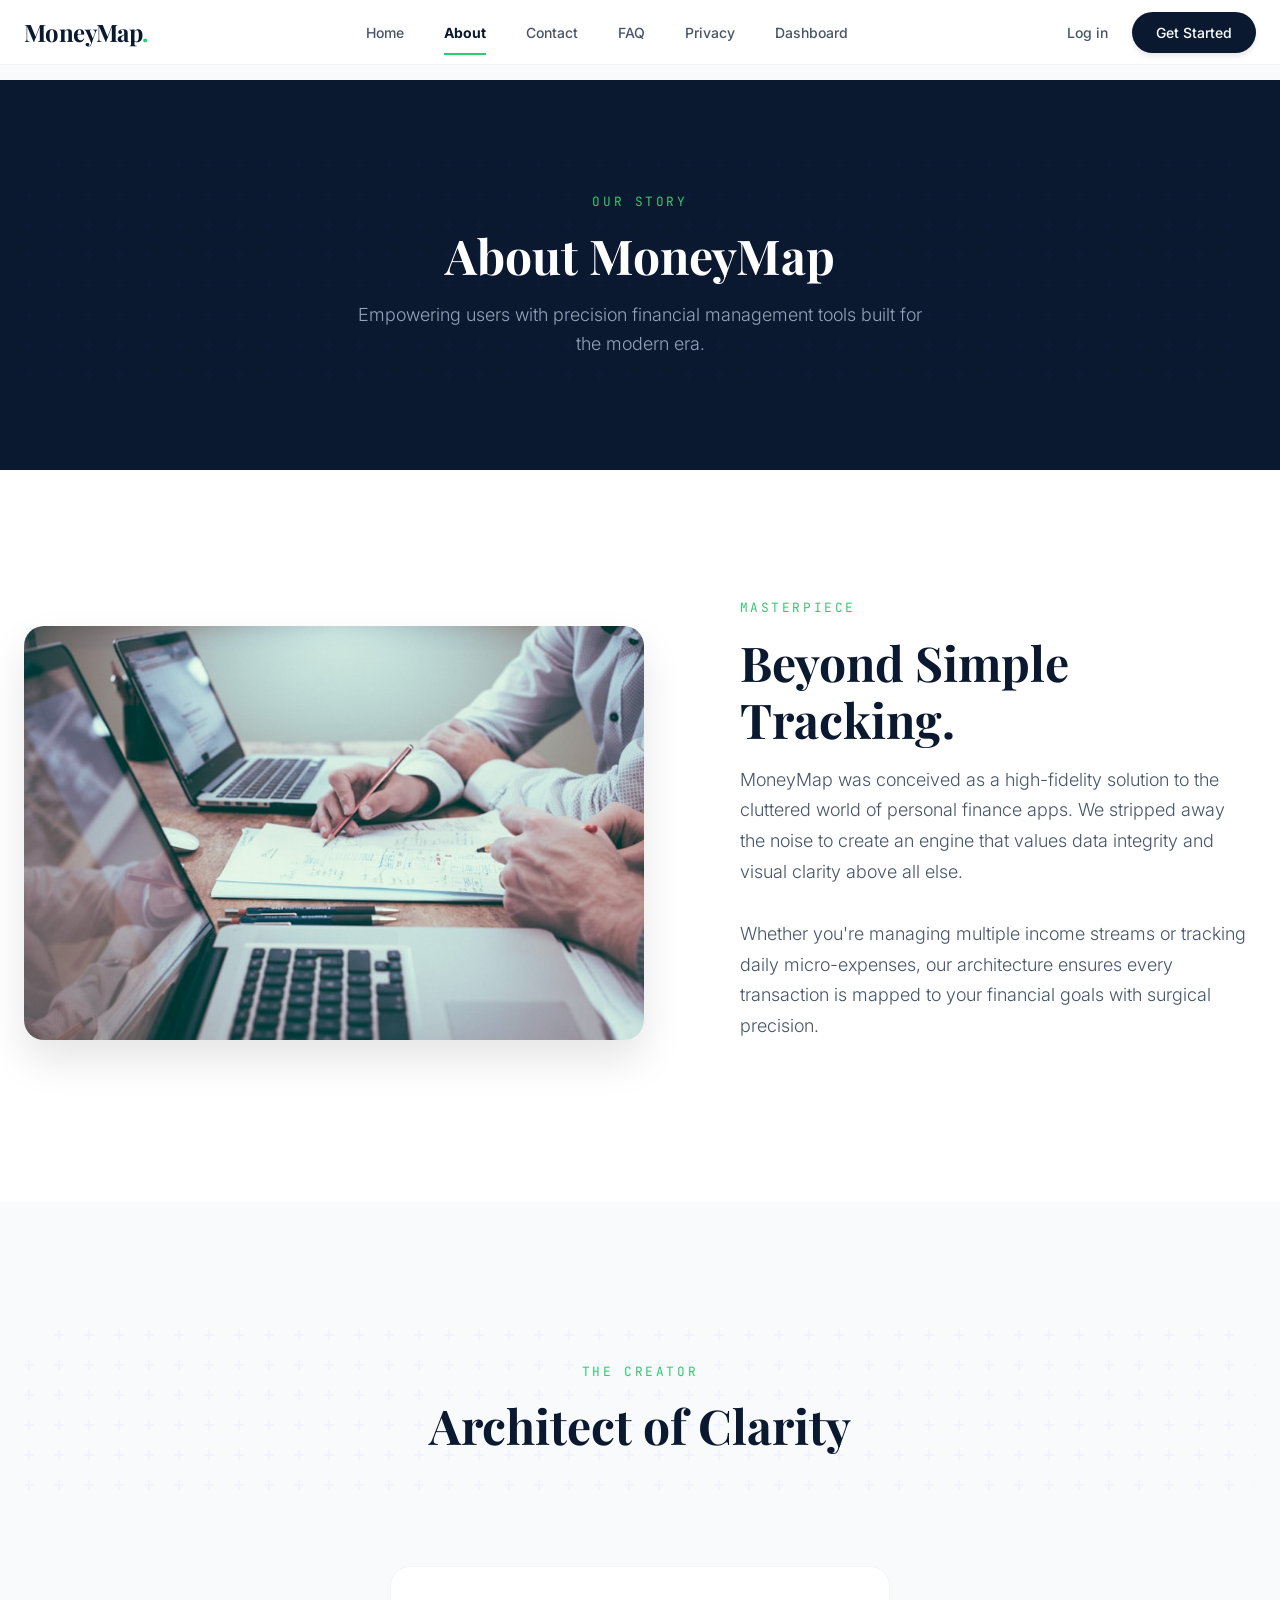
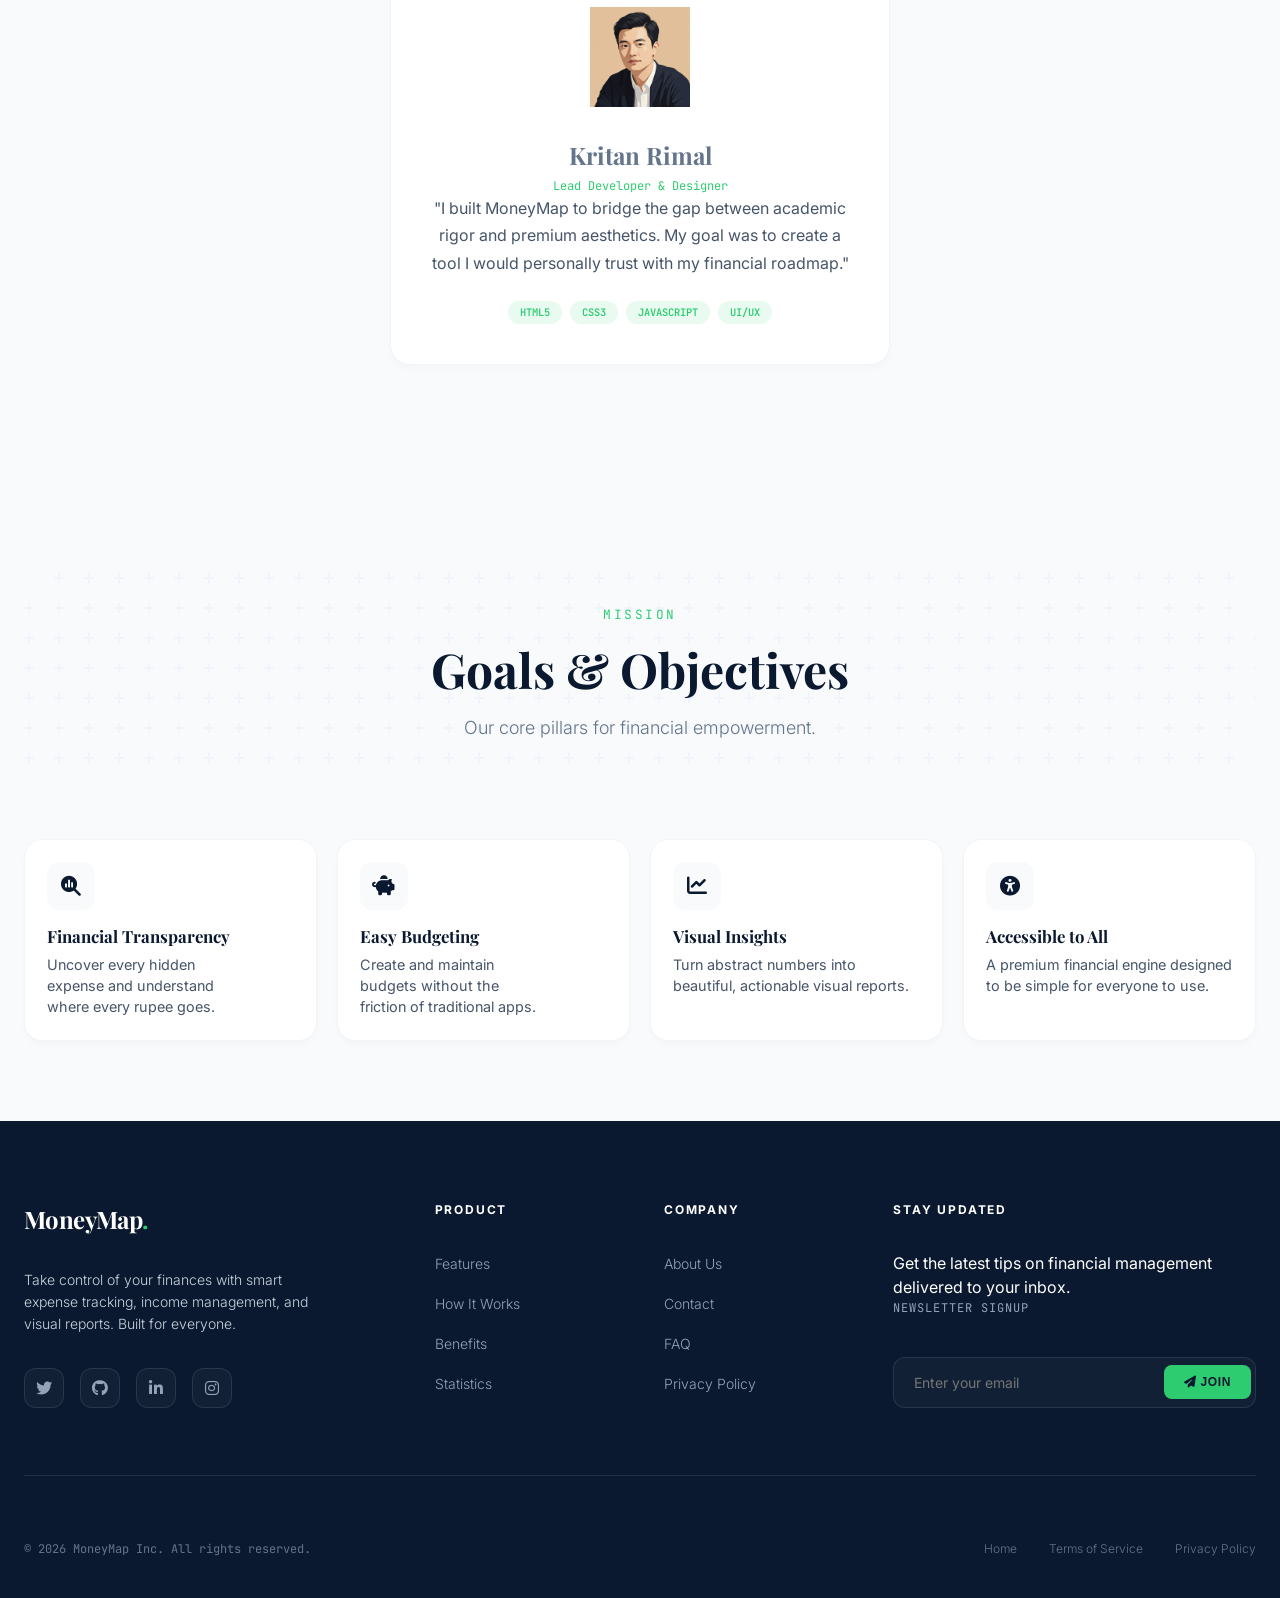
==== commit 4742a6ee: "Refactor HTML and JavaScript for improved UI consistency and user experience - Updated HTML structur" ====
--- a/about.html
+++ b/about.html
@@ -62,25 +62,23 @@
 
     <main>
         <!-- Hero Strip (Dark style from statistics section) -->
-        <section class="statistics" data-mm-style="mm-inline-0001">
-            <div class="container reveal">
-                <div class="section-header" data-mm-style="mm-inline-0002">
-                    <span class="section-badge"
-                        data-mm-style="mm-inline-0003">Our Story</span>
-                    <h1 class="section-title" data-mm-style="mm-inline-0004">About MoneyMap</h1>
-                    <p class="section-subtitle" data-mm-style="mm-inline-0005">Empowering users with
+        <section class="statistics about-story-hero">
+            <div class="container reveal">
+                <div class="section-header about-story-header">
+                    <span class="section-badge about-story-badge">Our Story</span>
+                    <h1 class="section-title about-story-title">About MoneyMap</h1>
+                    <p class="section-subtitle about-story-subtitle">Empowering users with
                         precision financial management tools built for the modern era.</p>
                 </div>
             </div>
         </section>
 
         <!-- Project Overview (2-column layout) -->
-        <section class="features" data-mm-style="mm-inline-0006">
+        <section class="features about-overview-section">
             <div class="container reveal">
                 <div class="hero-grid">
                     <div class="hero-image-wrap">
-                        <img src="assets/feature-summary.jpg" alt="MoneyMap Project Overview" class="hero-image"
-                            data-mm-style="mm-inline-0007">
+                        <img src="assets/feature-summary.jpg" alt="MoneyMap Project Overview" class="hero-image about-overview-image">
                     </div>
                     <div class="hero-content">
                         <span class="section-badge">Masterpiece</span>
@@ -101,42 +99,32 @@
         </section>
 
         <!-- Developer/Team section (Testimonial card style) -->
-        <section class="testimonials" data-mm-style="mm-inline-0008">
-            <div class="container reveal">
-                <div class="section-header" data-mm-style="mm-inline-0009">
+        <section class="testimonials about-creator-section">
+            <div class="container reveal">
+                <div class="section-header about-section-header-center">
                     <span class="section-badge">The Creator</span>
                     <h2 class="section-title">Architect of Clarity</h2>
                 </div>
 
-                <div data-mm-style="mm-inline-0010">
-                    <div class="testimonial-card"
-                        data-mm-style="mm-inline-0011">
+                <div class="about-creator-wrap">
+                    <div class="testimonial-card about-creator-card">
                         <div class="testimonial-author">
-                            <img src="assets/kritan-rimal.webp" alt="Kritan Rimal" class="author-img"
-                                data-mm-style="mm-inline-0012">
+                            <img src="assets/kritan-rimal.webp" alt="Kritan Rimal" class="author-img about-creator-avatar">
                             <div>
-                                <h3 data-mm-style="mm-inline-0013">
+                                <h3 class="about-creator-name">
                                     Kritan Rimal</h3>
-                                <p class="author-role"
-                                    data-mm-style="mm-inline-0014">Lead Developer &
+                                <p class="author-role about-creator-role">Lead Developer &
                                     Designer</p>
                             </div>
                         </div>
-                        <p class="testimonial-text"
-                            data-mm-style="mm-inline-0015">
-                            "I built MoneyMap to bridge the gap between academic rigor and premium aesthetics. My goal
+                        <p class="testimonial-text about-creator-quote">"I built MoneyMap to bridge the gap between academic rigor and premium aesthetics. My goal
                             was to create a tool I would personally trust with my financial roadmap."
                         </p>
-                        <div
-                            data-mm-style="mm-inline-0016">
-                            <span class="badge badge-income"
-                                data-mm-style="mm-inline-0017">HTML5</span>
-                            <span class="badge badge-income"
-                                data-mm-style="mm-inline-0017">CSS3</span>
-                            <span class="badge badge-income"
-                                data-mm-style="mm-inline-0017">JAVASCRIPT</span>
-                            <span class="badge badge-income"
-                                data-mm-style="mm-inline-0017">UI/UX</span>
+                        <div class="about-creator-tags">
+                            <span class="badge badge-income about-creator-tag">HTML5</span>
+                            <span class="badge badge-income about-creator-tag">CSS3</span>
+                            <span class="badge badge-income about-creator-tag">JAVASCRIPT</span>
+                            <span class="badge badge-income about-creator-tag">UI/UX</span>
                         </div>
                     </div>
                 </div>
@@ -144,16 +132,15 @@
         </section>
 
         <!-- Goals & Objectives (Icon cards grid) -->
-        <section class="features" data-mm-style="mm-inline-0018">
-            <div class="container reveal">
-                <div class="section-header" data-mm-style="mm-inline-0009">
+        <section class="features about-mission-section">
+            <div class="container reveal">
+                <div class="section-header about-section-header-center">
                     <span class="section-badge">Mission</span>
                     <h2 class="section-title">Goals & Objectives</h2>
-                    <p class="section-subtitle" data-mm-style="mm-inline-0019">Our core pillars for financial empowerment.</p>
-                </div>
-
-                <div class="features-grid"
-                    data-mm-style="mm-inline-0020">
+                    <p class="section-subtitle mission-subtitle">Our core pillars for financial empowerment.</p>
+                </div>
+
+                <div class="features-grid mission-grid">
                     <!-- Goal 1 -->
                     <div class="feature-card-v2 paper-card">
                         <div class="feature-icon-wrap"><i class="fa-solid fa-magnifying-glass-chart"></i></div>
@@ -262,3 +249,4 @@
 
 </html>
 
+
--- a/css/style.css
+++ b/css/style.css
@@ -1,4 +1,4 @@
-/* MoneyMap Design System & Style */
+﻿/* MoneyMap Design System & Style */
 :root {
     /* Colors */
     --money-green: #2ECC71;
@@ -64,6 +64,10 @@
     /* Override core brand colors if needed for legibility */
     --navy: #f1f5f9;
     --slate-wash: #0f172a;
+    --slate-50: #0b1220;
+    --slate-100: #1f2937;
+    --slate-200: #334155;
+    --slate-300: #475569;
     --slate-700: #cbd5e1;
     --slate-600: #94a3b8;
     --slate-500: #94a3b8;
@@ -1511,7 +1515,6 @@
     background: #ecfdf5;
 }
 
-/* Removed old Ticker, Features, How It Works, and CTA sections as they are replaced by new styles above */
 
 /* Footer */
 .footer {
@@ -1734,7 +1737,7 @@
     margin-top: 0.75rem;
 }
 
-/* Fieldset reset — used on all forms */
+/* Fieldset reset â€” used on all forms */
 .form-fieldset {
     border: none;
     padding: 0;
@@ -2671,7 +2674,7 @@
 }
 
 .policy-list li::before {
-    content: "•";
+    content: "â€¢";
     position: absolute;
     left: 0;
     color: var(--money-green);
@@ -3935,7 +3938,7 @@
     box-shadow: 0 20px 25px -5px rgba(46, 204, 113, 0.3);
 }
 
-/* Auth fieldset — used in login.html sliding forms */
+/* Auth fieldset â€” used in login.html sliding forms */
 .auth-fieldset {
     border: none;
     padding: 0;
@@ -4809,6 +4812,7 @@
 .table-card {
     padding: 0;
     overflow: hidden;
+    border: 1px solid var(--slate-100);
 }
 
 .table-card .card-header {
@@ -4847,12 +4851,31 @@
     font-size: 0.9rem;
 }
 
-.dashboard-table th:first-child,
-.dashboard-table td:first-child,
-.dashboard-table th:last-child,
-.dashboard-table td:last-child {
+.dashboard-table th {
+    text-align: left;
+    padding: 0.9rem 1rem;
+    border-bottom: 1px solid var(--slate-200);
+    background: var(--slate-50);
+    color: var(--slate-600);
+    font-size: 0.72rem;
+    letter-spacing: 0.04em;
+    text-transform: uppercase;
+    font-weight: 700;
+    white-space: nowrap;
+}
+
+.dashboard-table.table-with-selection th:first-child,
+.dashboard-table.table-with-selection td:first-child {
     text-align: center;
-    width: 60px;
+    width: 52px;
+}
+
+.dashboard-table.table-with-selection th:last-child,
+.dashboard-table.table-with-selection td:last-child {
+    text-align: center;
+    width: 108px;
+    min-width: 108px;
+    white-space: nowrap;
 }
 
 .dashboard-table td {
@@ -4871,6 +4894,16 @@
 
 .dashboard-table tr:last-child td {
     border: none;
+}
+
+.dashboard-table tbody tr:hover {
+    background: rgba(46, 204, 113, 0.05);
+}
+
+.dashboard-table tfoot td {
+    border-top: 1px solid var(--slate-200);
+    border-bottom: 0;
+    font-weight: 700;
 }
 
 .badge {
@@ -5023,10 +5056,14 @@
     grid-column: span 4;
 }
 
+.form-card {
+    padding: 1.25rem;
+}
+
 .expense-form fieldset {
     border: 1px solid var(--slate-100);
     border-radius: 12px;
-    padding: 2rem;
+    padding: 1.5rem;
     background: #fff;
 }
 
@@ -5062,12 +5099,13 @@
 .form-group input,
 .form-group select {
     padding: 0.75rem 1rem;
-    border: 1px solid var(--slate-200);
+    border: 1px solid var(--slate-300);
     border-radius: 8px;
     font-family: inherit;
     font-size: 0.9rem;
     transition: var(--transition-base);
-    background: var(--slate-50);
+    background: #fff;
+    min-height: 48px;
 }
 
 .form-group input:focus,
@@ -5128,6 +5166,14 @@
     gap: 1rem;
 }
 
+.categories-panel {
+    padding: 1.25rem;
+}
+
+.categories-panel #categories-grid.entry-ui-0093 {
+    margin-top: 1rem;
+}
+
 .support-list {
     list-style: none;
     padding: 0;
@@ -5144,7 +5190,7 @@
 }
 
 .tip-card .support-list li::before {
-    content: '•';
+    content: 'â€¢';
     position: absolute;
     left: 0;
     color: var(--money-green);
@@ -5152,7 +5198,7 @@
 }
 
 .guideline-card .support-list li::before {
-    content: '✓';
+    content: 'âœ“';
     position: absolute;
     left: 0;
     color: var(--royal-blue);
@@ -5213,7 +5259,7 @@
 .toolbar-select,
 .toolbar-date {
     padding: 0.75rem 1rem;
-    border: 1px solid var(--slate-200);
+    border: 1px solid var(--slate-300);
     border-radius: 10px;
     font-size: 0.875rem;
     background: #fff;
@@ -5519,7 +5565,7 @@
         width: 100%;
     }
 
-    .dashboard-content [data-mm-style="mm-inline-0139"] {
+    .dashboard-content .summary-ui-0139 {
         height: auto;
         min-height: 240px;
         padding: 1rem 0.25rem 0;
@@ -5528,44 +5574,44 @@
         gap: 0.5rem;
     }
 
-    .dashboard-content [data-mm-style="mm-inline-0140"] {
+    .dashboard-content .summary-ui-0140 {
         width: 48px;
         flex: 0 0 auto;
     }
 
-    .dashboard-content [data-mm-style="mm-inline-0141"] {
+    .dashboard-content .summary-ui-0141 {
         height: 170px;
     }
 
-    .dashboard-content [data-mm-style="mm-inline-0175"] {
+    .dashboard-content .settings-ui-0175 {
         grid-template-columns: 1fr;
         gap: 0.5rem;
         align-items: flex-start;
     }
 
-    .dashboard-content [data-mm-style="mm-inline-0176"],
-    .dashboard-content [data-mm-style="mm-inline-0179"] {
+    .dashboard-content .settings-ui-0176,
+    .dashboard-content .settings-ui-0179 {
         font-size: 0.75rem;
     }
 
-    .dashboard-content [data-mm-style="mm-inline-0183"] {
+    .dashboard-content .settings-ui-0183 {
         height: 180px;
     }
 
-    .dashboard-content [data-mm-style="mm-inline-0185"] {
+    .dashboard-content .settings-ui-0185 {
         font-size: 0.62rem;
         gap: 0.45rem;
         overflow-x: auto;
     }
 
-    .dashboard-content [data-mm-style="mm-inline-0204"] {
+    .dashboard-content .settings-ui-0204 {
         margin-top: 1.5rem;
         flex-direction: column;
         align-items: stretch;
     }
 
-    .dashboard-content [data-mm-style="mm-inline-0204"] .btn-outline-sm,
-    .dashboard-content [data-mm-style="mm-inline-0204"] .btn-primary {
+    .dashboard-content .settings-ui-0204 .btn-outline-sm,
+    .dashboard-content .settings-ui-0204 .btn-primary {
         width: 100%;
     }
 
@@ -5611,15 +5657,15 @@
         flex-wrap: wrap;
     }
 
-    .dashboard-content [data-mm-style="mm-inline-0139"] {
+    .dashboard-content .summary-ui-0139 {
         min-height: 220px;
     }
 
-    .dashboard-content [data-mm-style="mm-inline-0140"] {
+    .dashboard-content .summary-ui-0140 {
         width: 42px;
     }
 
-    .dashboard-content [data-mm-style="mm-inline-0183"] {
+    .dashboard-content .settings-ui-0183 {
         height: 160px;
     }
 }
@@ -5969,6 +6015,85 @@
     color: var(--slate-400);
 }
 
+/* Dashboard Dark Mode Support */
+.dark-theme .dashboard-top-tabs,
+.dark-theme .dashboard-footer,
+.dark-theme .dashboard-toolbar,
+.dark-theme .table-card,
+.dark-theme .kpi-card {
+    background: var(--card-bg);
+    border-color: var(--border-subtle);
+}
+
+.dark-theme .dashboard-footer,
+.dark-theme .dashboard-footer a,
+.dark-theme .pagination-info,
+.dark-theme .card-subtitle,
+.dark-theme .category-card-type,
+.dark-theme .user-profile-compact .user-role {
+    color: var(--text-secondary);
+}
+
+.dark-theme .dashboard-table th {
+    background: #0b1220;
+    border-bottom-color: var(--border-subtle);
+    color: var(--text-secondary);
+}
+
+.dark-theme .dashboard-table td {
+    border-bottom-color: var(--border-subtle);
+}
+
+.dark-theme .dashboard-table tfoot td {
+    border-top-color: var(--border-subtle);
+}
+
+.dark-theme .dashboard-table tbody tr:hover {
+    background: rgba(52, 211, 153, 0.08);
+}
+
+.dark-theme .page-link,
+.dark-theme .btn-outline-sm,
+.dark-theme .pill,
+.dark-theme .search-wrapper input,
+.dark-theme .toolbar-select,
+.dark-theme .toolbar-date,
+.dark-theme .form-group input,
+.dark-theme .form-group select,
+.dark-theme .entry-ui-0085,
+.dark-theme .dashboard-ui-0102,
+.dark-theme .dashboard-ui-0104,
+.dark-theme .dashboard-ui-0105 {
+    background: #0b1220;
+    border-color: var(--border-subtle);
+    color: var(--text-primary);
+}
+
+.dark-theme .form-group input::placeholder,
+.dark-theme .search-wrapper input::placeholder {
+    color: var(--text-secondary);
+}
+
+.dark-theme .pill.active {
+    background: var(--money-green);
+    border-color: var(--money-green);
+    color: #ffffff;
+}
+
+.dark-theme .sidebar-toggle:hover,
+.dark-theme .user-profile-compact .icon-btn,
+.dark-theme .action-btn:hover {
+    background: #0b1220;
+}
+
+.dark-theme .category-card {
+    border-color: var(--border-subtle);
+}
+
+.dark-theme .category-delete-btn {
+    color: var(--slate-400);
+}
+
 /* Global toast */
 .mm-toast {
     position: fixed;
@@ -6073,6 +6198,198 @@
     cursor: pointer;
 }
 
+.profile-side-card {
+    padding: 1.25rem;
+}
+
+.settings-layout {
+    gap: 1.25rem;
+    align-items: start;
+}
+
+.settings-main-card {
+    padding: 1.5rem;
+}
+
+.settings-main-card > h4 {
+    margin-bottom: 0.15rem;
+}
+
+.settings-main-card .card-subtitle {
+    display: block;
+    margin-bottom: 1rem;
+}
+
+#settings-form .form-fieldset {
+    border: 1px solid var(--slate-200);
+    border-radius: 14px;
+    background: linear-gradient(180deg, #ffffff 0%, var(--slate-50) 100%);
+    padding: 1.25rem;
+    display: grid;
+    grid-template-columns: repeat(auto-fit, minmax(260px, 1fr));
+    gap: 1rem 1.1rem;
+}
+
+#settings-form {
+    width: 100%;
+}
+
+#settings-form .form-legend {
+    grid-column: 1 / -1;
+    margin-bottom: 0.25rem;
+}
+
+#settings-form .form-group {
+    margin: 0;
+}
+
+#settings-form .form-group label {
+    margin-bottom: 0.2rem;
+}
+
+#settings-form .form-group input,
+#settings-form .form-group select {
+    border: 1px solid var(--slate-300);
+    background: #ffffff;
+    min-height: 50px;
+    font-size: 1rem;
+}
+
+.settings-main-card .settings-ui-0174 {
+    margin-top: 1rem;
+    background: var(--slate-50);
+    border: 1px solid var(--slate-200);
+    border-radius: 14px;
+    padding: 1rem;
+    gap: 1rem;
+}
+
+.settings-ui-0204 {
+    margin-top: 1.25rem;
+    display: flex;
+    justify-content: flex-end;
+    align-items: center;
+    gap: 0.75rem;
+    padding-top: 0.75rem;
+    border-top: 1px solid var(--slate-100);
+}
+
+.profile-side-card .settings-ui-0192 {
+    gap: 0.65rem;
+}
+
+.profile-side-card .settings-ui-0192 .btn-outline-sm {
+    width: 100%;
+}
+
+.dark-theme #settings-form .form-fieldset {
+    background: linear-gradient(180deg, #131c2e 0%, #0b1220 100%);
+    border-color: var(--border-subtle);
+}
+
+.dark-theme #settings-form .form-group input,
+.dark-theme #settings-form .form-group select,
+.dark-theme .settings-main-card .settings-ui-0174 {
+    background: #0b1220;
+    border-color: var(--border-subtle);
+}
+
+.dark-theme .settings-ui-0204 {
+    border-top-color: var(--border-subtle);
+}
+
+.profile-section-title {
+    margin-top: 1.5rem;
+}
+
+.profile-security-grid {
+    display: grid;
+    grid-template-columns: repeat(2, minmax(0, 1fr));
+    gap: 1rem;
+    margin-top: 0.75rem;
+}
+
+.profile-security-grid .form-group:last-child,
+.profile-security-actions {
+    grid-column: 1 / -1;
+}
+
+.profile-security-actions {
+    display: flex;
+    justify-content: flex-end;
+}
+
+.profile-danger-zone {
+    margin-top: 0.8rem;
+    padding: 1rem;
+    border: 1px solid rgba(220, 38, 38, 0.25);
+    border-radius: 12px;
+    background: rgba(220, 38, 38, 0.04);
+    display: flex;
+    flex-wrap: wrap;
+    align-items: center;
+    justify-content: space-between;
+    gap: 0.75rem;
+}
+
+.profile-danger-zone p {
+    font-size: 0.875rem;
+    color: var(--slate-600);
+}
+
+.btn-danger-outline {
+    color: #b91c1c;
+    border-color: rgba(220, 38, 38, 0.35);
+    background: rgba(220, 38, 38, 0.05);
+}
+
+.btn-danger-outline:hover {
+    background: rgba(220, 38, 38, 0.12);
+    border-color: rgba(220, 38, 38, 0.45);
+}
+
+.dark-theme .profile-danger-zone {
+    background: rgba(220, 38, 38, 0.12);
+    border-color: rgba(248, 113, 113, 0.35);
+}
+
+.dark-theme .profile-danger-zone p {
+    color: var(--text-secondary);
+}
+
+@media (max-width: 768px) {
+    #settings-form .form-fieldset {
+        grid-template-columns: 1fr;
+        padding: 1rem;
+    }
+
+    .settings-main-card {
+        padding: 1rem;
+    }
+
+    .settings-ui-0204 {
+        flex-direction: column;
+    }
+
+    .settings-ui-0204 .btn-outline-sm,
+    .settings-ui-0204 .btn-primary {
+        width: 100%;
+    }
+
+    .profile-security-grid {
+        grid-template-columns: 1fr;
+    }
+
+    .profile-security-actions {
+        justify-content: stretch;
+    }
+
+    .profile-security-actions .btn-outline-sm,
+    .profile-danger-zone .btn-danger-outline {
+        width: 100%;
+    }
+}
+
 /* Login page responsive overrides */
 .login-page .auth-mobile-switch {
     display: none;
@@ -6246,85 +6563,85 @@
 
 /* BEGIN: INLINE STYLE MIGRATION */
 /* Auto-generated from former HTML inline style attributes. */
-[data-mm-style="mm-inline-0001"] {
+.about-story-hero {
     padding: 5rem 0;
     margin-top: 80px;
 }
 
-[data-mm-style="mm-inline-0002"] {
+.about-story-header {
     text-align: center;
     margin-bottom: 0;
 }
 
-[data-mm-style="mm-inline-0003"] {
+.about-story-badge {
     color: var(--money-green);
     border-color: rgba(46, 204, 113, 0.3);
 }
 
-[data-mm-style="mm-inline-0004"] {
+.about-story-title {
     color: #fff;
     margin-bottom: 1rem;
 }
 
-[data-mm-style="mm-inline-0005"] {
+.about-story-subtitle {
     color: var(--slate-400);
     margin: 0 auto;
 }
 
-[data-mm-style="mm-inline-0006"] {
+.about-overview-section {
     background: #fff;
     padding: 8rem 0;
 }
 
-[data-mm-style="mm-inline-0007"] {
+.about-overview-image {
     box-shadow: 0 20px 40px rgba(0, 0, 0, 0.1);
 }
 
-[data-mm-style="mm-inline-0008"] {
+.about-creator-section {
     padding: 8rem 0;
 }
 
-[data-mm-style="mm-inline-0009"] {
+.about-section-header-center {
     text-align: center;
 }
 
-[data-mm-style="mm-inline-0010"] {
+.about-creator-wrap {
     display: flex;
     justify-content: center;
     margin-top: 3rem;
 }
 
-[data-mm-style="mm-inline-0011"] {
+.about-creator-card {
     max-width: 500px;
     text-align: center;
     border: 1px solid var(--slate-100);
 }
 
-[data-mm-style="mm-inline-0012"] {
+.about-creator-avatar {
     width: 100px;
     height: 100px;
     margin: 0 auto 1.5rem;
 }
 
-[data-mm-style="mm-inline-0013"] {
+.about-creator-name {
     font-family: var(--font-serif);
     font-size: 1.5rem;
     margin-bottom: 0.25rem;
 }
 
-[data-mm-style="mm-inline-0014"] {
+.about-creator-role {
     font-family: var(--font-mono);
     color: var(--money-green);
 }
 
-[data-mm-style="mm-inline-0015"] {
+.about-creator-quote {
     font-style: normal;
     font-size: 1rem;
     color: var(--slate-600);
     line-height: 1.7;
 }
 
-[data-mm-style="mm-inline-0016"] {
+.about-creator-tags {
     margin-top: 1.5rem;
     display: flex;
     justify-content: center;
@@ -6332,54 +6649,94 @@
     flex-wrap: wrap;
 }
 
-[data-mm-style="mm-inline-0017"] {
+.about-creator-tag {
     font-family: var(--font-mono);
     font-size: 0.65rem;
 }
 
-[data-mm-style="mm-inline-0018"] {
+.about-mission-section {
     background: var(--slate-wash);
-    padding: 8rem 0;
-}
-
-[data-mm-style="mm-inline-0019"] {
+    padding: 5rem 0;
+}
+
+.mission-subtitle {
     margin: 0 auto;
 }
 
-[data-mm-style="mm-inline-0020"] {
+.mission-grid {
     grid-template-columns: repeat(auto-fit, minmax(250px, 1fr));
-    margin-top: 4rem;
-}
-
-[data-mm-style="mm-inline-0021"] {
+    margin-top: 2rem;
+    gap: 1.25rem;
+    align-items: stretch;
+}
+
+.about-mission-section .feature-card-v2 {
+    height: 100%;
+    display: flex;
+    flex-direction: column;
+    padding: 1.35rem;
+    border-radius: 18px;
+}
+
+.about-mission-section .feature-icon-wrap {
+    margin-bottom: 1rem;
+}
+
+.about-mission-section .feature-title {
+    font-family: var(--font-serif);
+    font-size: 1.05rem;
+    color: var(--navy);
+    margin: 0 0 0.55rem;
+    line-height: 1.25;
+}
+
+.about-mission-section .feature-desc {
+    margin: 0;
+    color: var(--slate-600);
+    font-size: 0.9rem;
+    line-height: 1.45;
+    text-wrap: balance;
+}
+
+@media (max-width: 768px) {
+    .about-mission-section {
+        padding: 3.5rem 0;
+    }
+
+    .mission-grid {
+        margin-top: 1.35rem;
+    }
+}
+
+.public-ui-0021 {
     display: grid;
     grid-template-columns: repeat(auto-fit, minmax(350px, 1fr));
     gap: 4rem;
 }
 
-[data-mm-style="mm-inline-0022"] {
+.public-ui-0022 {
     font-size: 2rem;
     margin-bottom: 1.5rem;
 }
 
-[data-mm-style="mm-inline-0023"] {
+.public-ui-0023 {
     color: var(--slate-500);
     margin-bottom: 3rem;
     line-height: 1.7;
 }
 
-[data-mm-style="mm-inline-0024"] {
+.public-ui-0024 {
     display: grid;
     gap: 2rem;
 }
 
-[data-mm-style="mm-inline-0025"] {
+.public-ui-0025 {
     display: flex;
     gap: 1.5rem;
     align-items: flex-start;
 }
 
-[data-mm-style="mm-inline-0026"] {
+.public-ui-0026 {
     width: 3rem;
     height: 3rem;
     background: var(--money-green);
@@ -6391,7 +6748,7 @@
     flex-shrink: 0;
 }
 
-[data-mm-style="mm-inline-0027"] {
+.public-ui-0027 {
     display: block;
     font-family: var(--font-mono);
     font-size: 0.75rem;
@@ -6400,53 +6757,53 @@
     margin-bottom: 0.25rem;
 }
 
-[data-mm-style="mm-inline-0028"] {
+.public-ui-0028 {
     font-weight: 600;
     color: var(--navy);
     text-decoration: none;
 }
 
-[data-mm-style="mm-inline-0029"] {
+.public-ui-0029 {
     font-weight: 600;
     color: var(--navy);
     margin: 0;
 }
 
-[data-mm-style="mm-inline-0030"] {
+.public-ui-0030 {
     margin-top: 4rem;
     padding-top: 2rem;
     border-top: 1px solid var(--slate-100);
 }
 
-[data-mm-style="mm-inline-0031"] {
+.public-ui-0031 {
     font-family: var(--font-mono);
     font-size: 0.75rem;
     text-transform: uppercase;
     color: var(--slate-400);
 }
 
-[data-mm-style="mm-inline-0032"] {
+.public-ui-0032 {
     margin-top: 1rem;
     display: flex;
     gap: 1rem;
 }
 
-[data-mm-style="mm-inline-0033"] {
+.public-ui-0033 {
     color: var(--navy);
 }
 
-[data-mm-style="mm-inline-0034"] {
+.public-ui-0034 {
     padding: 3rem;
 }
 
-[data-mm-style="mm-inline-0035"] {
+.public-ui-0035 {
     display: grid;
     grid-template-columns: 1fr 1fr;
     gap: 1.5rem;
     margin-bottom: 1.5rem;
 }
 
-[data-mm-style="mm-inline-0036"] {
+.public-ui-0036 {
     display: block;
     font-size: 0.875rem;
     font-weight: 500;
@@ -6454,7 +6811,7 @@
     color: var(--slate-700);
 }
 
-[data-mm-style="mm-inline-0037"] {
+.public-ui-0037 {
     width: 100%;
     padding: 0.75rem 1rem;
     border: 1px solid var(--slate-200);
@@ -6463,11 +6820,11 @@
     transition: var(--transition-base);
 }
 
-[data-mm-style="mm-inline-0038"] {
+.public-ui-0038 {
     margin-bottom: 2rem;
 }
 
-[data-mm-style="mm-inline-0039"] {
+.public-ui-0039 {
     width: 100%;
     padding: 0.75rem 1rem;
     border: 1px solid var(--slate-200);
@@ -6477,21 +6834,21 @@
     resize: none;
 }
 
-[data-mm-style="mm-inline-0040"] {
+.public-ui-0040 {
     width: 100%;
     justify-content: center;
     padding: 1rem;
 }
 
-[data-mm-style="mm-inline-0041"] {
+.public-ui-0041 {
     margin-left: 0.5rem;
 }
 
-[data-mm-style="mm-inline-0042"] {
+.public-ui-0042 {
     padding: 0 0 8rem 0;
 }
 
-[data-mm-style="mm-inline-0043"] {
+.public-ui-0043 {
     background: var(--slate-wash);
     border: 1px solid var(--slate-100);
     border-radius: 24px;
@@ -6499,21 +6856,21 @@
     text-align: center;
 }
 
-[data-mm-style="mm-inline-0044"] {
+.public-ui-0044 {
     font-size: 3rem;
     margin-bottom: 1.5rem;
 }
 
-[data-mm-style="mm-inline-0045"] {
+.public-ui-0045 {
     margin-bottom: 1rem;
 }
 
-[data-mm-style="mm-inline-0046"] {
+.public-ui-0046 {
     color: var(--slate-500);
     margin-bottom: 3rem;
 }
 
-[data-mm-style="mm-inline-0047"] {
+.public-ui-0047 {
     width: 100%;
     height: 400px;
     background: #e2e8f0;
@@ -6527,27 +6884,27 @@
     font-size: 0.875rem;
 }
 
-[data-mm-style="mm-inline-0048"] {
+.public-ui-0048 {
     max-width: 800px;
     margin: 0 auto;
 }
 
-[data-mm-style="mm-inline-0049"] {
+.public-ui-0049 {
     margin-bottom: 5rem;
 }
 
-[data-mm-style="mm-inline-0050"] {
+.public-ui-0050 {
     display: grid;
     gap: 1rem;
 }
 
-[data-mm-style="mm-inline-0051"] {
+.public-ui-0051 {
     padding: 0;
     overflow: hidden;
     border: 1px solid var(--slate-100);
 }
 
-[data-mm-style="mm-inline-0052"] {
+.public-ui-0052 {
     padding: 1.5rem 2rem;
     cursor: pointer;
     font-weight: 600;
@@ -6558,19 +6915,19 @@
     list-style: none;
 }
 
-[data-mm-style="mm-inline-0053"] {
+.public-ui-0053 {
     font-size: 0.75rem;
     transition: transform 0.3s ease;
 }
 
-[data-mm-style="mm-inline-0054"] {
+.public-ui-0054 {
     padding: 0 2rem 1.5rem;
     color: var(--slate-500);
     line-height: 1.7;
     font-size: 0.9375rem;
 }
 
-[data-mm-style="mm-inline-0055"] {
+.public-ui-0055 {
     background: var(--navy);
     border-radius: 24px;
     padding: 5rem 3rem;
@@ -6578,71 +6935,71 @@
     color: #fff;
 }
 
-[data-mm-style="mm-inline-0056"] {
+.public-ui-0056 {
     color: #fff;
     margin-bottom: 1.5rem;
 }
 
-[data-mm-style="mm-inline-0057"] {
+.public-ui-0057 {
     color: var(--slate-400);
     max-width: 30rem;
     margin: 0 auto 3rem;
     font-weight: 300;
 }
 
-[data-mm-style="mm-inline-0058"] {
+.public-ui-0058 {
     background: #fff;
     color: var(--navy);
     border: none;
 }
 
-[data-mm-style="mm-inline-0059"] {
+.public-ui-0059 {
     max-width: 760px;
     margin: 0 auto;
 }
 
-[data-mm-style="mm-inline-0060"] {
+.public-ui-0060 {
     margin-bottom: 4rem;
 }
 
-[data-mm-style="mm-inline-0061"] {
+.public-ui-0061 {
     margin-bottom: 1.5rem;
 }
 
-[data-mm-style="mm-inline-0062"] {
+.public-ui-0062 {
     color: var(--slate-600);
     line-height: 1.8;
     margin-bottom: 1.5rem;
 }
 
-[data-mm-style="mm-inline-0063"] {
+.public-ui-0063 {
     color: var(--slate-600);
     line-height: 1.8;
     padding-left: 1.5rem;
 }
 
-[data-mm-style="mm-inline-0064"] {
+.public-ui-0064 {
     margin-bottom: 0.75rem;
 }
 
-[data-mm-style="mm-inline-0065"] {
+.public-ui-0065 {
     text-align: center;
     margin-top: 6rem;
     padding-top: 4rem;
     border-top: 1px solid var(--slate-100);
 }
 
-[data-mm-style="mm-inline-0066"] {
+.public-ui-0066 {
     margin-right: 0.5rem;
 }
 
-[data-mm-style="mm-inline-0067"] {
+.entry-ui-0067 {
     border: none;
     padding: 0;
     margin: 0;
 }
 
-[data-mm-style="mm-inline-0068"] {
+.entry-ui-0068 {
     font-size: 0.875rem;
     color: var(--slate-400);
     margin-bottom: 2rem;
@@ -6650,14 +7007,14 @@
     text-transform: uppercase;
 }
 
-[data-mm-style="mm-inline-0069"] {
+.entry-ui-0069 {
     display: flex;
     align-items: center;
     gap: 1rem;
     margin-bottom: 2rem;
 }
 
-[data-mm-style="mm-inline-0070"] {
+.entry-ui-0070 {
     width: 48px;
     height: 48px;
     border-radius: 12px;
@@ -6670,42 +7027,42 @@
     box-shadow: 0 4px 10px rgba(59, 130, 246, 0.1);
 }
 
-[data-mm-style="mm-inline-0071"] {
+.entry-ui-0071 {
     display: flex;
     flex-direction: column;
 }
 
-[data-mm-style="mm-inline-0072"] {
+.entry-ui-0072 {
     font-weight: 700;
     color: var(--navy);
     font-size: 0.9rem;
 }
 
-[data-mm-style="mm-inline-0073"] {
+.entry-ui-0073 {
     font-size: 0.75rem;
     color: var(--slate-400);
 }
 
-[data-mm-style="mm-inline-0074"] {
+.entry-ui-0074 {
     margin-top: 2rem;
     padding: 1rem 2rem;
 }
 
-[data-mm-style="mm-inline-0075"] {
+.entry-ui-0075 {
     height: 120px;
 }
 
-[data-mm-style="mm-inline-0076"] {
+.entry-ui-0076 {
     width: 100%;
     height: 100%;
     object-fit: cover;
 }
 
-[data-mm-style="mm-inline-0077"] {
+.entry-ui-0077 {
     padding-top: 1.5rem;
 }
 
-[data-mm-style="mm-inline-0078"] {
+.entry-ui-0078 {
     list-style: none;
     padding: 0 1.5rem 1.5rem;
     margin-top: 1rem;
@@ -6715,7 +7072,7 @@
     gap: 1rem;
 }
 
-[data-mm-style="mm-inline-0079"] {
+.entry-ui-0079 {
     width: 48px;
     height: 48px;
     border-radius: 12px;
@@ -6728,30 +7085,30 @@
     box-shadow: 0 4px 10px rgba(46, 204, 113, 0.1);
 }
 
-[data-mm-style="mm-inline-0080"] {
+.entry-ui-0080 {
     margin-top: 2rem;
     padding: 1rem 2rem;
     background: var(--money-green);
 }
 
-[data-mm-style="mm-inline-0081"] {
+.entry-ui-0081 {
     font-family: var(--font-display);
     font-size: 2rem;
     color: var(--navy);
 }
 
-[data-mm-style="mm-inline-0082"] {
+.entry-ui-0082 {
     color: var(--slate-400);
 }
 
-[data-mm-style="mm-inline-0083"] {
+.entry-ui-0083 {
     margin-top: 1.5rem;
     display: flex;
     flex-direction: column;
     gap: 1.25rem;
 }
 
-[data-mm-style="mm-inline-0084"] {
+.entry-ui-0084 {
     display: block;
     font-size: 0.75rem;
     font-weight: 700;
@@ -6759,7 +7116,7 @@
     margin-bottom: 0.5rem;
 }
 
-[data-mm-style="mm-inline-0085"] {
+.entry-ui-0085 {
     width: 100%;
     padding: 0.75rem 1rem;
     border-radius: 12px;
@@ -6768,12 +7125,12 @@
     outline: none;
 }
 
-[data-mm-style="mm-inline-0086"] {
+.entry-ui-0086 {
     display: flex;
     gap: 1rem;
 }
 
-[data-mm-style="mm-inline-0087"] {
+.entry-ui-0087 {
     display: flex;
     align-items: center;
     gap: 0.5rem;
@@ -6781,13 +7138,13 @@
     font-size: 0.875rem;
 }
 
-[data-mm-style="mm-inline-0088"] {
+.entry-ui-0088 {
     display: flex;
     align-items: center;
     gap: 1rem;
 }
 
-[data-mm-style="mm-inline-0089"] {
+.entry-ui-0089 {
     width: 48px;
     height: 48px;
     border: none;
@@ -6796,32 +7153,32 @@
     cursor: pointer;
 }
 
-[data-mm-style="mm-inline-0090"] {
+.entry-ui-0090 {
     margin-top: 1rem;
     padding: 1rem;
     border-radius: 12px;
     font-weight: 600;
 }
 
-[data-mm-style="mm-inline-0091"] {
+.entry-ui-0091 {
     display: flex;
     justify-content: space-between;
     align-items: center;
 }
 
-[data-mm-style="mm-inline-0092"] {
+.entry-ui-0092 {
     display: flex;
     gap: 0.5rem;
 }
 
-[data-mm-style="mm-inline-0093"] {
+.entry-ui-0093 {
     display: grid;
     grid-template-columns: repeat(auto-fill, minmax(200px, 1fr));
     gap: 1.5rem;
     margin-top: 2rem;
 }
 
-[data-mm-style="mm-inline-0094"] {
+.entry-ui-0094 {
     position: fixed;
     bottom: 2rem;
     right: 2rem;
@@ -6838,24 +7195,24 @@
     z-index: 1000;
 }
 
-[data-mm-style="mm-inline-0095"] {
+.entry-ui-0095 {
     font-weight: 600;
     font-size: 0.875rem;
 }
 
-[data-mm-style="mm-inline-0096"] {
+.dashboard-ui-0096 {
     background: conic-gradient(var(--money-green) 67%, #e2e8f0 0);
 }
 
-[data-mm-style="mm-inline-0097"] {
+.dashboard-ui-0097 {
     background: conic-gradient(var(--money-orange) 45%, #e2e8f0 0);
 }
 
-[data-mm-style="mm-inline-0098"] {
+.dashboard-ui-0098 {
     background: conic-gradient(var(--blue-600) 82%, #e2e8f0 0);
 }
 
-[data-mm-style="mm-inline-0099"] {
+.dashboard-ui-0099 {
     display: flex;
     justify-content: space-between;
     align-items: center;
@@ -6864,13 +7221,13 @@
     flex-wrap: wrap;
 }
 
-[data-mm-style="mm-inline-0100"] {
+.dashboard-ui-0100 {
     position: relative;
     flex: 1;
     min-width: 250px;
 }
 
-[data-mm-style="mm-inline-0101"] {
+.dashboard-ui-0101 {
     position: absolute;
     left: 1rem;
     top: 50%;
@@ -6878,7 +7235,7 @@
     color: var(--slate-400);
 }
 
-[data-mm-style="mm-inline-0102"] {
+.dashboard-ui-0102 {
     width: 100%;
     padding: 0.75rem 1rem 0.75rem 2.5rem;
     border-radius: 12px;
@@ -6887,13 +7244,13 @@
     outline: none;
 }
 
-[data-mm-style="mm-inline-0103"] {
+.dashboard-ui-0103 {
     display: flex;
     gap: 0.75rem;
     flex-wrap: wrap;
 }
 
-[data-mm-style="mm-inline-0104"] {
+.dashboard-ui-0104 {
     padding: 0.75rem 1.5rem;
     border-radius: 12px;
     border: 1px solid var(--slate-100);
@@ -6903,7 +7260,7 @@
     cursor: pointer;
 }
 
-[data-mm-style="mm-inline-0105"] {
+.dashboard-ui-0105 {
     padding: 0.75rem 1rem;
     border-radius: 12px;
     border: 1px solid var(--slate-100);
@@ -6912,69 +7269,69 @@
     outline: none;
 }
 
-[data-mm-style="mm-inline-0106"] {
+.dashboard-ui-0106 {
     display: flex;
     gap: 0.75rem;
 }
 
-[data-mm-style="mm-inline-0107"] {
+.dashboard-ui-0107 {
     padding: 0.75rem 1.25rem;
     border-radius: 12px;
     font-weight: 600;
 }
 
-[data-mm-style="mm-inline-0108"] {
+.dashboard-ui-0108 {
     margin-top: 1.5rem;
 }
 
-[data-mm-style="mm-inline-0109"] {
+.dashboard-ui-0109 {
     text-align: left;
 }
 
-[data-mm-style="mm-inline-0110"] {
+.dashboard-ui-0110 {
     text-align: right;
 }
 
-[data-mm-style="mm-inline-0111"] {
+.dashboard-ui-0111 {
     display: flex;
     align-items: center;
     gap: 0.75rem;
 }
 
-[data-mm-style="mm-inline-0112"] {
+.dashboard-ui-0112 {
     width: 32px;
     height: 32px;
     border-radius: 50%;
     object-fit: cover;
 }
 
-[data-mm-style="mm-inline-0113"] {
+.dashboard-ui-0113 {
     font-weight: 600;
     color: var(--navy);
     font-size: 0.875rem;
 }
 
-[data-mm-style="mm-inline-0114"] {
+.dashboard-ui-0114 {
     color: var(--navy);
     font-size: 0.875rem;
 }
 
-[data-mm-style="mm-inline-0115"] {
+.dashboard-ui-0115 {
     color: var(--slate-600);
     font-size: 0.875rem;
 }
 
-[data-mm-style="mm-inline-0116"] {
+.dashboard-ui-0116 {
     text-align: right;
     font-weight: 700;
 }
 
-[data-mm-style="mm-inline-0117"] {
+.dashboard-ui-0117 {
     background: rgba(46, 204, 113, 0.1);
     color: var(--money-green);
 }
 
-[data-mm-style="mm-inline-0118"] {
+.dashboard-ui-0118 {
     background: var(--slate-wash);
     color: var(--slate-400);
     font-size: 0.7rem;
@@ -6982,7 +7339,7 @@
     border-radius: 100px;
 }
 
-[data-mm-style="mm-inline-0119"] {
+.dashboard-ui-0119 {
     display: flex;
     justify-content: space-between;
     align-items: center;
@@ -6990,18 +7347,18 @@
     border-top: 1px solid var(--slate-100);
 }
 
-[data-mm-style="mm-inline-0120"] {
+.dashboard-ui-0120 {
     font-size: 0.8125rem;
     color: var(--slate-400);
 }
 
-[data-mm-style="mm-inline-0121"] {
+.dashboard-ui-0121 {
     display: flex;
     gap: 0.5rem;
     align-items: center;
 }
 
-[data-mm-style="mm-inline-0122"] {
+.dashboard-ui-0122 {
     padding: 0.5rem 0.75rem;
     border-radius: 8px;
     border: 1px solid var(--slate-100);
@@ -7010,7 +7367,7 @@
     font-size: 0.8125rem;
 }
 
-[data-mm-style="mm-inline-0123"] {
+.dashboard-ui-0123 {
     padding: 0.5rem 0.75rem;
     border-radius: 8px;
     background: var(--blue-600);
@@ -7020,7 +7377,7 @@
     font-weight: 600;
 }
 
-[data-mm-style="mm-inline-0124"] {
+.dashboard-ui-0124 {
     padding: 0.5rem 0.75rem;
     border-radius: 8px;
     border: 1px solid var(--slate-100);
@@ -7029,7 +7386,7 @@
     font-size: 0.8125rem;
 }
 
-[data-mm-style="mm-inline-0125"] {
+.dashboard-ui-0125 {
     padding: 0.75rem 1rem;
     border-radius: 12px;
     border: 1px solid var(--slate-100);
@@ -7037,20 +7394,20 @@
     outline: none;
 }
 
-[data-mm-style="mm-inline-0126"] {
+.dashboard-ui-0126 {
     padding: 0.75rem 1.25rem;
     border-radius: 12px;
     font-weight: 600;
     background: var(--money-green);
 }
 
-[data-mm-style="mm-inline-0127"] {
+.dashboard-ui-0127 {
     text-align: right;
     font-weight: 700;
     color: var(--money-green);
 }
 
-[data-mm-style="mm-inline-0128"] {
+.dashboard-ui-0128 {
     display: flex;
     gap: 1.5rem;
     padding: 1.5rem;
@@ -7059,7 +7416,7 @@
     flex-wrap: wrap;
 }
 
-[data-mm-style="mm-inline-0129"] {
+.dashboard-ui-0129 {
     background: #fff;
     padding: 0.5rem 1rem;
     border-radius: 100px;
@@ -7069,25 +7426,25 @@
     gap: 0.5rem;
 }
 
-[data-mm-style="mm-inline-0130"] {
+.dashboard-ui-0130 {
     font-weight: 700;
     color: var(--navy);
     font-size: 0.8125rem;
 }
 
-[data-mm-style="mm-inline-0131"] {
+.dashboard-ui-0131 {
     font-weight: 700;
     color: var(--money-green);
     font-size: 0.8125rem;
 }
 
-[data-mm-style="mm-inline-0132"] {
+.dashboard-ui-0132 {
     font-weight: 700;
     color: var(--blue-600);
     font-size: 0.8125rem;
 }
 
-[data-mm-style="mm-inline-0133"] {
+.dashboard-ui-0133 {
     padding: 0.5rem 0.75rem;
     border-radius: 8px;
     background: var(--money-green);
@@ -7097,39 +7454,39 @@
     font-weight: 600;
 }
 
-[data-mm-style="mm-inline-0134"] {
+.summary-ui-0134 {
     font-style: italic;
     color: var(--blue-600);
 }
 
-[data-mm-style="mm-inline-0135"] {
+.summary-ui-0135 {
     display: flex;
     gap: 1rem;
     font-size: 0.75rem;
     color: var(--slate-400);
 }
 
-[data-mm-style="mm-inline-0136"] {
+.summary-ui-0136 {
     display: flex;
     align-items: center;
     gap: 0.4rem;
 }
 
-[data-mm-style="mm-inline-0137"] {
+.summary-ui-0137 {
     width: 10px;
     height: 10px;
     border-radius: 2px;
     background: var(--money-green);
 }
 
-[data-mm-style="mm-inline-0138"] {
+.summary-ui-0138 {
     width: 10px;
     height: 10px;
     border-radius: 2px;
     background: var(--money-orange);
 }
 
-[data-mm-style="mm-inline-0139"] {
+.summary-ui-0139 {
     height: 300px;
     padding: 2rem 1rem 0;
     display: flex;
@@ -7138,7 +7495,7 @@
     border-bottom: 1px solid var(--slate-100);
 }
 
-[data-mm-style="mm-inline-0140"] {
+.summary-ui-0140 {
     display: flex;
     flex-direction: column;
     align-items: center;
@@ -7146,14 +7503,14 @@
     width: 60px;
 }
 
-[data-mm-style="mm-inline-0141"] {
+.summary-ui-0141 {
     display: flex;
     align-items: flex-end;
     gap: 4px;
     height: 200px;
 }
 
-[data-mm-style="mm-inline-0142"] {
+.summary-ui-0142 {
     width: 12px;
     height: 85%;
     background: var(--money-green);
@@ -7161,7 +7518,7 @@
     transition: height 0.6s ease;
 }
 
-[data-mm-style="mm-inline-0143"] {
+.summary-ui-0143 {
     width: 12px;
     height: 45%;
     background: var(--money-orange);
@@ -7169,122 +7526,122 @@
     transition: height 0.6s ease;
 }
 
-[data-mm-style="mm-inline-0144"] {
+.summary-ui-0144 {
     font-size: 0.75rem;
     font-weight: 600;
     color: var(--slate-400);
 }
 
-[data-mm-style="mm-inline-0145"] {
+.summary-ui-0145 {
     width: 12px;
     height: 95%;
     background: var(--money-green);
     border-radius: 4px 4px 0 0;
 }
 
-[data-mm-style="mm-inline-0146"] {
+.summary-ui-0146 {
     width: 12px;
     height: 35%;
     background: var(--money-orange);
     border-radius: 4px 4px 0 0;
 }
 
-[data-mm-style="mm-inline-0147"] {
+.summary-ui-0147 {
     width: 12px;
     height: 60%;
     background: var(--money-green);
     border-radius: 4px 4px 0 0;
 }
 
-[data-mm-style="mm-inline-0148"] {
+.summary-ui-0148 {
     width: 12px;
     height: 75%;
     background: var(--money-orange);
     border-radius: 4px 4px 0 0;
 }
 
-[data-mm-style="mm-inline-0149"] {
+.summary-ui-0149 {
     width: 12px;
     height: 80%;
     background: var(--money-green);
     border-radius: 4px 4px 0 0;
 }
 
-[data-mm-style="mm-inline-0150"] {
+.summary-ui-0150 {
     width: 12px;
     height: 50%;
     background: var(--money-orange);
     border-radius: 4px 4px 0 0;
 }
 
-[data-mm-style="mm-inline-0151"] {
+.summary-ui-0151 {
     margin-top: 2rem;
 }
 
-[data-mm-style="mm-inline-0152"] {
+.summary-ui-0152 {
     text-align: right;
     color: var(--slate-400);
 }
 
-[data-mm-style="mm-inline-0153"] {
+.summary-ui-0153 {
     text-align: right;
     color: var(--money-green);
     font-weight: 600;
 }
 
-[data-mm-style="mm-inline-0154"] {
+.summary-ui-0154 {
     color: var(--money-green);
 }
 
-[data-mm-style="mm-inline-0155"] {
+.summary-ui-0155 {
     text-align: right;
     color: var(--money-orange);
     font-weight: 600;
 }
 
-[data-mm-style="mm-inline-0156"] {
+.summary-ui-0156 {
     color: var(--money-orange);
     font-size: 0.75rem;
 }
 
-[data-mm-style="mm-inline-0157"] {
+.summary-ui-0157 {
     color: var(--money-green);
     font-size: 0.75rem;
 }
 
-[data-mm-style="mm-inline-0158"] {
+.summary-ui-0158 {
     background: var(--slate-wash);
     font-weight: 700;
 }
 
-[data-mm-style="mm-inline-0159"] {
+.summary-ui-0159 {
     text-align: right;
     color: var(--blue-600);
 }
 
-[data-mm-style="mm-inline-0160"] {
+.summary-ui-0160 {
     font-size: 0.7rem;
 }
 
-[data-mm-style="mm-inline-0161"] {
+.summary-ui-0161 {
     background: var(--navy);
     color: #fff;
 }
 
-[data-mm-style="mm-inline-0162"] {
+.summary-ui-0162 {
     display: grid;
     gap: 1.5rem;
     margin-top: 2rem;
 }
 
-[data-mm-style="mm-inline-0163"] {
+.summary-ui-0163 {
     padding: 1.5rem;
     border-radius: 16px;
     background: rgba(255, 255, 255, 0.05);
     border: 1px solid rgba(255, 255, 255, 0.1);
 }
 
-[data-mm-style="mm-inline-0164"] {
+.summary-ui-0164 {
     font-size: 0.75rem;
     color: var(--slate-400);
     display: block;
@@ -7293,40 +7650,40 @@
     text-transform: uppercase;
 }
 
-[data-mm-style="mm-inline-0165"] {
+.summary-ui-0165 {
     display: flex;
     justify-content: space-between;
     align-items: flex-end;
 }
 
-[data-mm-style="mm-inline-0166"] {
+.summary-ui-0166 {
     font-size: 2rem;
     font-weight: 700;
 }
 
-[data-mm-style="mm-inline-0167"] {
+.summary-ui-0167 {
     color: var(--money-green);
     font-size: 0.8125rem;
 }
 
-[data-mm-style="mm-inline-0168"] {
+.summary-ui-0168 {
     font-size: 1.25rem;
     font-weight: 600;
 }
 
-[data-mm-style="mm-inline-0169"] {
+.summary-ui-0169 {
     color: var(--slate-400);
     font-size: 0.8125rem;
 }
 
-[data-mm-style="mm-inline-0170"] {
+.summary-ui-0170 {
     display: flex;
     align-items: center;
     gap: 0.75rem;
     margin-top: 0.5rem;
 }
 
-[data-mm-style="mm-inline-0171"] {
+.summary-ui-0171 {
     width: 12px;
     height: 12px;
     border-radius: 50%;
@@ -7334,90 +7691,90 @@
     box-shadow: 0 0 10px var(--money-green);
 }
 
-[data-mm-style="mm-inline-0172"] {
+.summary-ui-0172 {
     font-weight: 600;
     font-size: 1.125rem;
 }
 
-[data-mm-style="mm-inline-0173"] {
+.summary-ui-0173 {
     padding: 0.75rem 1.5rem;
     background: var(--navy);
 }
 
-[data-mm-style="mm-inline-0174"] {
+.settings-ui-0174 {
     margin-top: 2rem;
     display: grid;
     gap: 1.5rem;
 }
 
-[data-mm-style="mm-inline-0175"] {
+.settings-ui-0175 {
     display: grid;
     grid-template-columns: 80px 1fr 100px;
     align-items: center;
     gap: 1.5rem;
 }
 
-[data-mm-style="mm-inline-0176"] {
+.settings-ui-0176 {
     font-size: 0.8125rem;
     font-weight: 600;
     color: var(--slate-400);
 }
 
-[data-mm-style="mm-inline-0177"] {
+.settings-ui-0177 {
     height: 12px;
     background: var(--slate-wash);
     border-radius: 6px;
     overflow: hidden;
 }
 
-[data-mm-style="mm-inline-0178"] {
+.settings-ui-0178 {
     width: 75%;
     height: 100%;
     background: var(--money-green);
     border-radius: 6px;
 }
 
-[data-mm-style="mm-inline-0179"] {
+.settings-ui-0179 {
     text-align: right;
     font-weight: 700;
     color: var(--navy);
 }
 
-[data-mm-style="mm-inline-0180"] {
+.settings-ui-0180 {
     width: 85%;
     height: 100%;
     background: var(--money-green);
     border-radius: 6px;
 }
 
-[data-mm-style="mm-inline-0181"] {
+.settings-ui-0181 {
     width: 65%;
     height: 100%;
     background: var(--money-green);
     border-radius: 6px;
 }
 
-[data-mm-style="mm-inline-0182"] {
+.settings-ui-0182 {
     width: 90%;
     height: 100%;
     background: var(--money-green);
     border-radius: 6px;
 }
 
-[data-mm-style="mm-inline-0183"] {
+.settings-ui-0183 {
     margin-top: 2rem;
     position: relative;
     height: 200px;
     width: 100%;
 }
 
-[data-mm-style="mm-inline-0184"] {
+.settings-ui-0184 {
     width: 100%;
     height: 100%;
     overflow: visible;
 }
 
-[data-mm-style="mm-inline-0185"] {
+.settings-ui-0185 {
     display: flex;
     justify-content: space-between;
     margin-top: 1rem;
@@ -7426,19 +7783,19 @@
     font-family: var(--font-mono);
 }
 
-[data-mm-style="mm-inline-0186"] {
+.settings-ui-0186 {
     text-align: center;
     padding: 2.5rem 1.5rem;
 }
 
-[data-mm-style="mm-inline-0187"] {
+.settings-ui-0187 {
     position: relative;
     width: 120px;
     height: 120px;
     margin: 0 auto 1.5rem;
 }
 
-[data-mm-style="mm-inline-0188"] {
+.settings-ui-0188 {
     width: 100%;
     height: 100%;
     border-radius: 50%;
@@ -7447,7 +7804,7 @@
     object-fit: cover;
 }
 
-[data-mm-style="mm-inline-0189"] {
+.settings-ui-0189 {
     position: absolute;
     bottom: 0;
     right: 0;
@@ -7459,63 +7816,62 @@
     border: 2px solid #fff;
 }
 
-[data-mm-style="mm-inline-0190"] {
+.settings-ui-0190 {
     margin-bottom: 0.25rem;
 }
 
-[data-mm-style="mm-inline-0191"] {
+.settings-ui-0191 {
     margin: 2rem 0;
     border: none;
     border-top: 1px solid var(--slate-100);
 }
 
-[data-mm-style="mm-inline-0192"] {
+.settings-ui-0192 {
     display: flex;
     flex-direction: column;
     gap: 0.75rem;
 }
 
-[data-mm-style="mm-inline-0193"] {
+.settings-ui-0193 {
     width: 100%;
 }
 
-[data-mm-style="mm-inline-0194"] {
+.settings-ui-0194 {
     width: 100%;
     color: var(--money-orange);
     border-color: rgba(230, 126, 34, 0.2);
 }
 
-[data-mm-style="mm-inline-0195"] {
-    margin-top: 2rem;
-    display: grid;
-    grid-template-columns: 1fr 1fr;
-    gap: 1.5rem;
-}
-
-[data-mm-style="mm-inline-0196"] {
+.settings-ui-0195 {
+    margin-top: 1rem;
+    width: 100%;
+    display: block;
+}
+
+.settings-ui-0196 {
     margin-top: 3rem;
 }
 
-[data-mm-style="mm-inline-0197"] {
+.settings-ui-0197 {
     font-weight: 600;
     color: var(--navy);
     display: block;
 }
 
-[data-mm-style="mm-inline-0198"] {
+.settings-ui-0198 {
     position: relative;
     display: inline-block;
     width: 44px;
     height: 24px;
 }
 
-[data-mm-style="mm-inline-0199"] {
+.settings-ui-0199 {
     opacity: 0;
     width: 0;
     height: 0;
 }
 
-[data-mm-style="mm-inline-0200"] {
+.settings-ui-0200 {
     position: absolute;
     cursor: pointer;
     top: 0;
@@ -7527,7 +7883,7 @@
     border-radius: 34px;
 }
 
-[data-mm-style="mm-inline-0201"] {
+.settings-ui-0201 {
     position: absolute;
     height: 18px;
     width: 18px;
@@ -7538,7 +7894,7 @@
     border-radius: 50%;
 }
 
-[data-mm-style="mm-inline-0202"] {
+.settings-ui-0202 {
     position: absolute;
     cursor: pointer;
     top: 0;
@@ -7550,7 +7906,7 @@
     border-radius: 34px;
 }
 
-[data-mm-style="mm-inline-0203"] {
+.settings-ui-0203 {
     position: absolute;
     height: 18px;
     width: 18px;
@@ -7561,14 +7917,14 @@
     border-radius: 50%;
 }
 
-[data-mm-style="mm-inline-0204"] {
+.settings-ui-0204 {
     margin-top: 3rem;
     display: flex;
     justify-content: flex-end;
     gap: 1rem;
 }
 
-[data-mm-style="mm-inline-0205"] {
+.settings-ui-0205 {
     padding: 0.75rem 2rem;
     border-radius: 12px;
     font-weight: 600;
@@ -7578,27 +7934,28 @@
 
 /* Post-migration responsive safeguards for dashboard pages */
 @media (max-width: 768px) {
-    [data-mm-style="mm-inline-0100"] {
+    .dashboard-ui-0100 {
         min-width: 0;
     }
 
-    [data-mm-style="mm-inline-0093"] {
+    .entry-ui-0093 {
         grid-template-columns: 1fr;
         gap: 0.75rem;
     }
 
-    [data-mm-style="mm-inline-0195"] {
-        grid-template-columns: 1fr;
-        gap: 1rem;
-    }
-
-    [data-mm-style="mm-inline-0204"] {
+    .settings-ui-0195 {
+        margin-top: 0.85rem;
+        width: 100%;
+        display: block;
+    }
+
+    .settings-ui-0204 {
         flex-direction: column;
         align-items: stretch;
         margin-top: 1.5rem;
     }
 
-    [data-mm-style="mm-inline-0139"] {
+    .summary-ui-0139 {
         height: auto;
         min-height: 240px;
         padding: 1rem 0.25rem 0;
@@ -7607,26 +7964,26 @@
         gap: 0.5rem;
     }
 
-    [data-mm-style="mm-inline-0140"] {
+    .summary-ui-0140 {
         width: 48px;
         flex: 0 0 auto;
     }
 
-    [data-mm-style="mm-inline-0141"] {
+    .summary-ui-0141 {
         height: 170px;
     }
 
-    [data-mm-style="mm-inline-0175"] {
+    .settings-ui-0175 {
         grid-template-columns: 1fr;
         gap: 0.5rem;
         align-items: flex-start;
     }
 
-    [data-mm-style="mm-inline-0183"] {
+    .settings-ui-0183 {
         height: 180px;
     }
 
-    [data-mm-style="mm-inline-0185"] {
+    .settings-ui-0185 {
         font-size: 0.62rem;
         gap: 0.45rem;
         overflow-x: auto;
@@ -7634,15 +7991,185 @@
 }
 
 @media (max-width: 480px) {
-    [data-mm-style="mm-inline-0139"] {
+    .summary-ui-0139 {
         min-height: 220px;
     }
 
-    [data-mm-style="mm-inline-0140"] {
+    .summary-ui-0140 {
         width: 42px;
     }
 
-    [data-mm-style="mm-inline-0183"] {
+    .settings-ui-0183 {
         height: 160px;
     }
-}+}
+
+/* Monthly summary page polish */
+.monthly-summary-page .section-header {
+    padding: 1.25rem 1.4rem;
+    border-radius: 16px;
+    border: 1px solid var(--slate-100);
+    background: linear-gradient(135deg, #ffffff 0%, #f7fbff 55%, #f3f9f6 100%);
+    margin-bottom: 1.25rem;
+}
+
+.monthly-summary-page .summary-ui-0139 {
+    height: 246px;
+    margin-top: 0.5rem;
+    padding: 1rem 1rem 0.25rem;
+    border: 1px solid var(--slate-100);
+    border-radius: 14px;
+    background:
+        linear-gradient(to top, rgba(148, 163, 184, 0.16) 1px, transparent 1px) 0 0 / 100% 40px,
+        linear-gradient(180deg, #ffffff 0%, #fbfdff 100%);
+}
+
+.monthly-summary-page .summary-ui-0140 {
+    width: 72px;
+    gap: 0.6rem;
+}
+
+.monthly-summary-page .summary-ui-0141 {
+    height: 168px;
+    gap: 6px;
+}
+
+.monthly-summary-page .summary-ui-0142,
+.monthly-summary-page .summary-ui-0143,
+.monthly-summary-page .summary-ui-0145,
+.monthly-summary-page .summary-ui-0146,
+.monthly-summary-page .summary-ui-0147,
+.monthly-summary-page .summary-ui-0148,
+.monthly-summary-page .summary-ui-0149,
+.monthly-summary-page .summary-ui-0150 {
+    width: 13px;
+    border-radius: 6px 6px 0 0;
+}
+
+.monthly-summary-page .visual-row .paper-card.span-12 {
+    padding: 1rem 1.25rem 1.15rem;
+}
+
+.monthly-summary-page .visual-row .card-header {
+    margin-bottom: 0.85rem;
+}
+
+.monthly-summary-page .summary-ui-0161 {
+    border: 1px solid var(--slate-100);
+    background: linear-gradient(180deg, #ffffff 0%, #f8fbff 100%);
+    color: var(--navy);
+}
+
+.monthly-summary-page .summary-ui-0163 {
+    background: var(--slate-50);
+    border-color: var(--slate-100);
+    backdrop-filter: none;
+}
+
+.monthly-summary-page .summary-ui-0161 h4,
+.monthly-summary-page .summary-ui-0161 .summary-ui-0168,
+.monthly-summary-page .summary-ui-0161 .summary-ui-0166,
+.monthly-summary-page .summary-ui-0161 .summary-ui-0172 {
+    color: var(--navy);
+}
+
+.monthly-summary-page .summary-ui-0161 .card-subtitle,
+.monthly-summary-page .summary-ui-0161 .summary-ui-0164,
+.monthly-summary-page .summary-ui-0161 .summary-ui-0169 {
+    color: var(--slate-500);
+}
+
+.monthly-summary-page .dashboard-table tbody tr:hover {
+    background: rgba(59, 130, 246, 0.06);
+}
+
+.monthly-summary-page .paper-card h4 {
+    margin-bottom: 0.35rem;
+}
+
+.monthly-summary-page .dashboard-row.summary-ui-0151 {
+    align-items: stretch;
+}
+
+.monthly-summary-page .dashboard-row.summary-ui-0151 > .paper-card {
+    height: 100%;
+    display: flex;
+    flex-direction: column;
+}
+
+.monthly-summary-page .dashboard-row.summary-ui-0151 .table-responsive {
+    margin-top: 0.75rem;
+}
+
+.monthly-summary-page .summary-ui-0161 .summary-ui-0162 {
+    flex: 1;
+}
+
+@media (max-width: 768px) {
+    .monthly-summary-page .dashboard-row.summary-ui-0151 {
+        margin-top: 1rem;
+    }
+
+    .monthly-summary-page .dashboard-row.summary-ui-0151 > .paper-card {
+        height: auto;
+    }
+
+    .monthly-summary-page .summary-ui-0139 {
+        height: auto;
+        min-height: 220px;
+        padding: 0.9rem 0.75rem 0.2rem;
+    }
+
+    .monthly-summary-page .summary-ui-0140 {
+        width: 56px;
+        gap: 0.5rem;
+    }
+
+    .monthly-summary-page .summary-ui-0141 {
+        height: 150px;
+    }
+
+    .monthly-summary-page .summary-ui-0161 {
+        padding: 1rem;
+    }
+
+    .monthly-summary-page .summary-ui-0162 {
+        margin-top: 1rem;
+        gap: 0.85rem;
+    }
+
+    .monthly-summary-page .summary-ui-0135 {
+        width: 100%;
+        justify-content: flex-start;
+        flex-wrap: wrap;
+    }
+}
+
+.dark-theme.monthly-summary-page .section-header {
+    background: linear-gradient(145deg, #0f172a 0%, #102038 100%);
+    border-color: var(--border-subtle);
+}
+
+.dark-theme.monthly-summary-page .summary-ui-0139 {
+    border-color: var(--border-subtle);
+    background:
+    linear-gradient(to top, rgba(100, 116, 139, 0.24) 1px, transparent 1px) 0 0 / 100% 40px,
+        linear-gradient(180deg, #0b1220 0%, #0f1b31 100%);
+}
+
+.dark-theme.monthly-summary-page .summary-ui-0144,
+.dark-theme.monthly-summary-page .summary-ui-0135,
+.dark-theme.monthly-summary-page .summary-ui-0169 {
+    color: var(--text-secondary);
+}
+
+.dark-theme.monthly-summary-page .summary-ui-0161 {
+    background: linear-gradient(160deg, #14213a 0%, #183257 100%);
+    border-color: var(--border-subtle);
+}
+
+.dark-theme.monthly-summary-page .summary-ui-0163 {
+    background: rgba(15, 23, 42, 0.52);
+    border-color: rgba(100, 116, 139, 0.35);
+}
+
